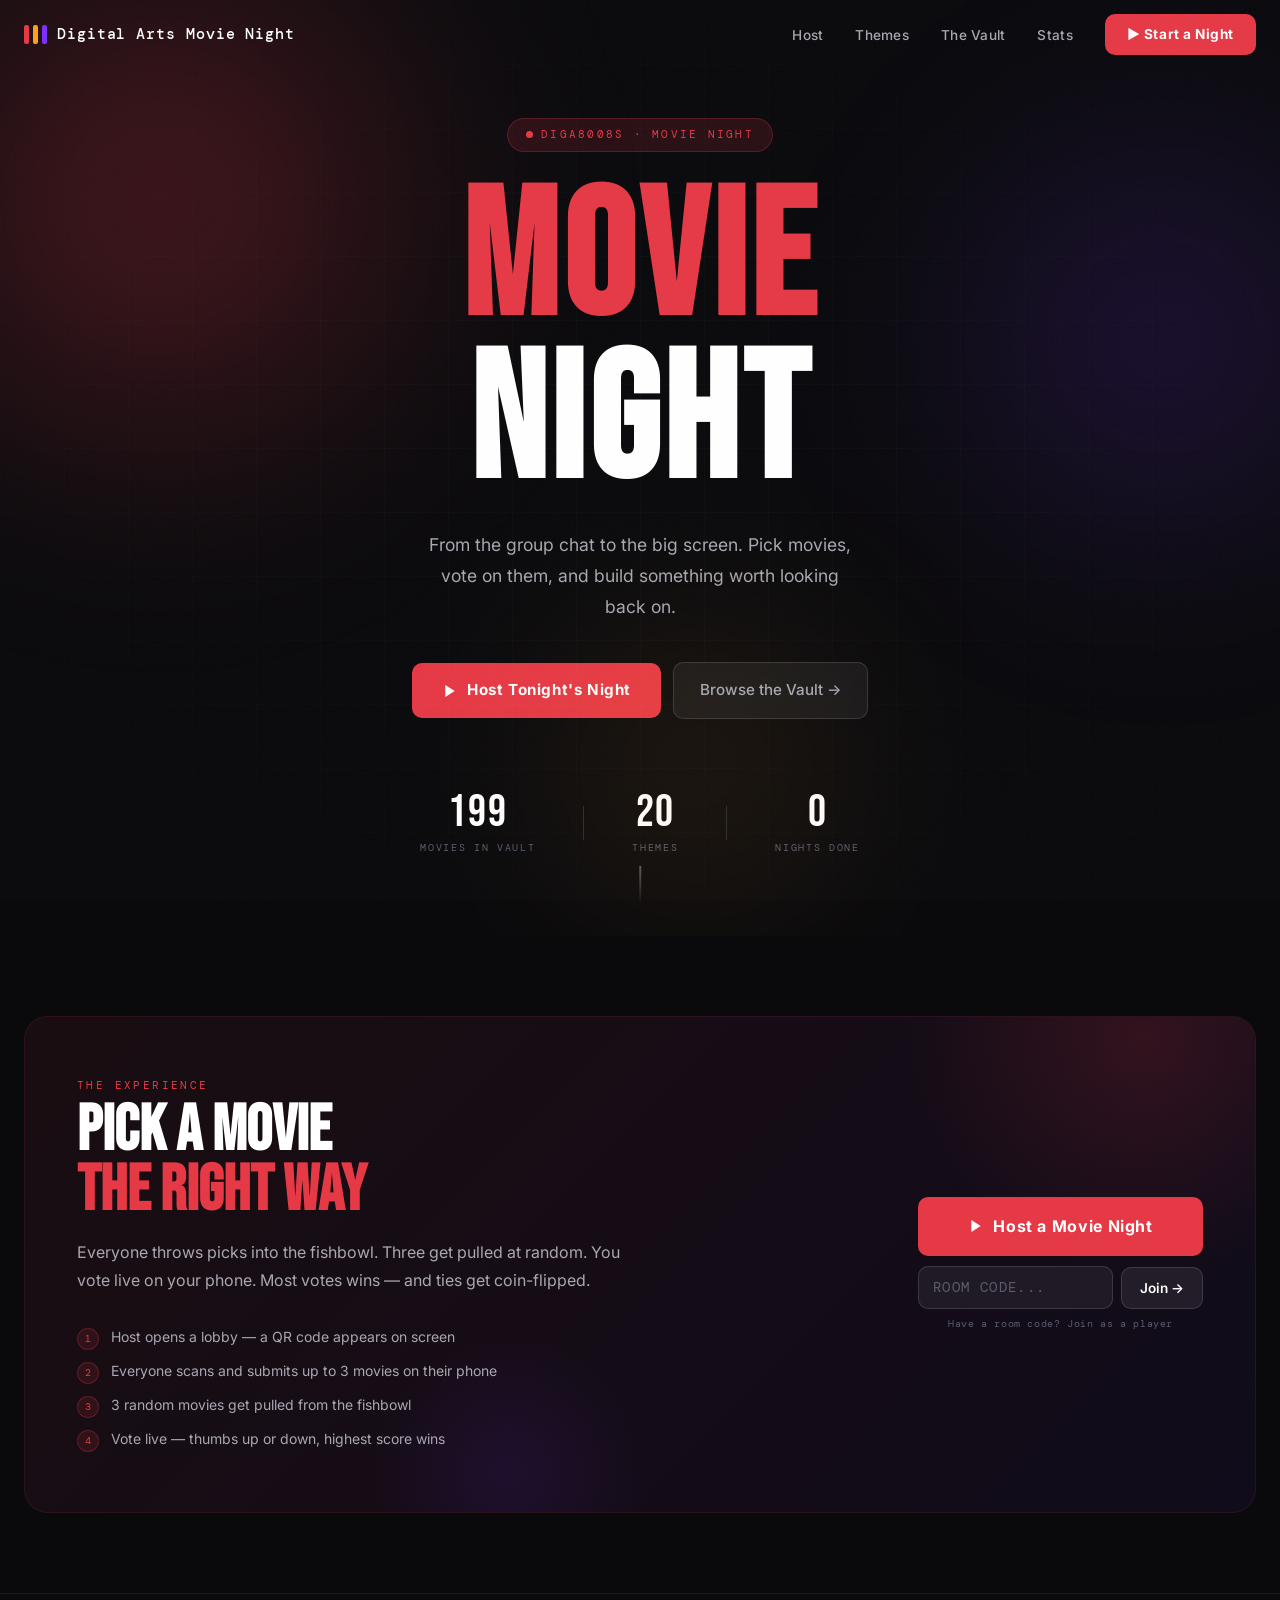
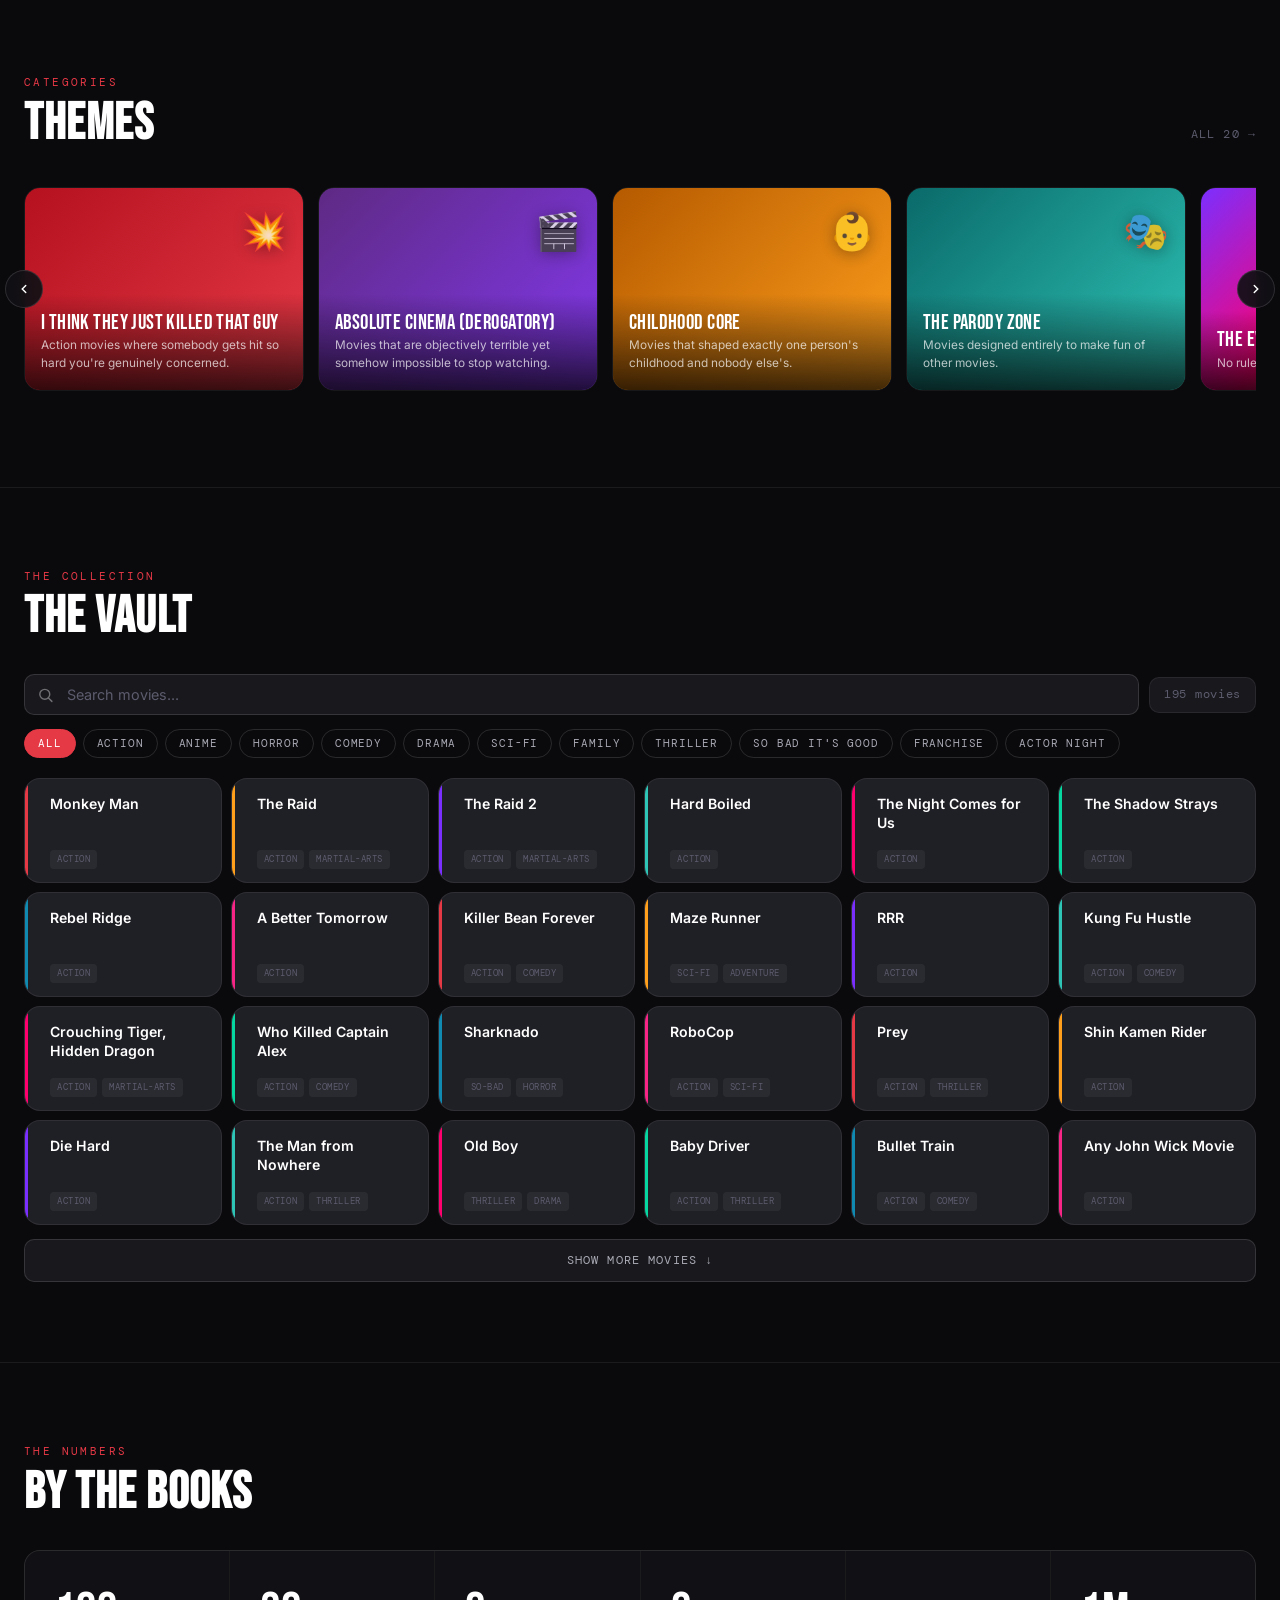
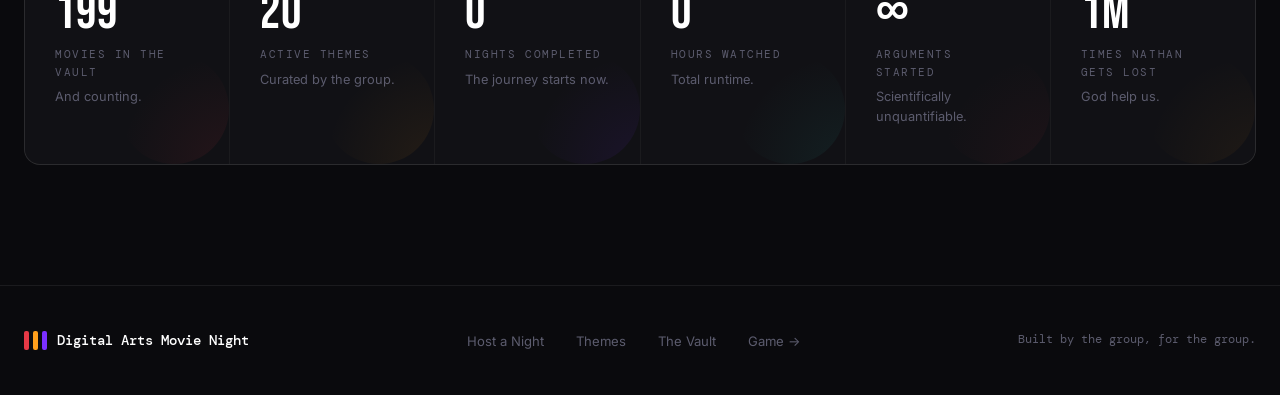
==== index.html @ 1d2142f6 "Redesign index.html with new layout and styles Large rewrite of index.html: replaced the old lobby/s" ====
<!doctype html>
<html lang="en">
  <head>
    <meta charset="UTF-8" />
    <meta name="viewport" content="width=device-width, initial-scale=1.0" />
    <title>Digital Arts Movie Night</title>
    <link rel="preconnect" href="https://fonts.googleapis.com" />
    <link rel="preconnect" href="https://fonts.gstatic.com" crossorigin />
    <link
      href="https://fonts.googleapis.com/css2?family=Bebas+Neue&family=Inter:wght@300;400;500;600;700;800&family=DM+Mono:wght@300;400;500&display=swap"
      rel="stylesheet"
    />
    <style>
      /* ─── TOKENS ─── */
      :root {
        --bg: #0a0a0d;
        --s1: #111115;
        --s2: #18181d;
        --s3: #1f1f26;
        --s4: #26262f;

        --red: #e63946;
        --red-a: rgba(230, 57, 70, 0.14);
        --org: #ff9f1c;
        --pur: #7b2fff;
        --tea: #2ec4b6;

        --w1: #ffffff;
        --w2: #a8a8b3;
        --w3: #5c5c6e;
        --w4: #2c2c38;

        --line: rgba(255, 255, 255, 0.07);
        --line2: rgba(255, 255, 255, 0.13);

        --fd: "Bebas Neue", sans-serif;
        --fb: "Inter", system-ui, sans-serif;
        --fm: "DM Mono", monospace;

        --r: 10px;
        --rl: 16px;
        --rx: 24px;
        --nh: 70px;
        --mw: 1300px;
        --gp: 0 max(24px, calc((100vw - var(--mw)) / 2));
      }

      /* ─── RESETS ─── */
      *,
      *::before,
      *::after {
        margin: 0;
        padding: 0;
        box-sizing: border-box;
      }
      html {
        scroll-behavior: smooth;
      }
      body {
        background: var(--bg);
        color: var(--w1);
        font-family: var(--fb);
        font-size: 16px;
        line-height: 1.6;
        overflow-x: hidden;
      }
      a {
        color: inherit;
        text-decoration: none;
      }
      button {
        cursor: pointer;
        border: none;
        background: none;
        font-family: inherit;
        color: inherit;
      }
      ul {
        list-style: none;
      }

      /* grain */
      body::after {
        content: "";
        position: fixed;
        inset: 0;
        pointer-events: none;
        z-index: 9999;
        opacity: 0.03;
        background-image: url("data:image/svg+xml,%3Csvg xmlns='http://www.w3.org/2000/svg' width='300' height='300'%3E%3Cfilter id='n'%3E%3CfeTurbulence type='fractalNoise' baseFrequency='.75' numOctaves='4' stitchTiles='stitch'/%3E%3C/filter%3E%3Crect width='100%25' height='100%25' filter='url(%23n)'/%3E%3C/svg%3E");
      }

      ::-webkit-scrollbar {
        width: 5px;
        height: 5px;
      }
      ::-webkit-scrollbar-track {
        background: var(--bg);
      }
      ::-webkit-scrollbar-thumb {
        background: var(--w4);
        border-radius: 3px;
      }

      /* ─── NAV ─── */
      nav {
        position: fixed;
        top: 0;
        left: 0;
        right: 0;
        height: var(--nh);
        display: flex;
        align-items: center;
        padding: var(--gp);
        z-index: 200;
        transition:
          background 0.35s,
          border-color 0.35s;
        border-bottom: 1px solid transparent;
      }
      nav.stuck {
        background: rgba(10, 10, 13, 0.92);
        backdrop-filter: blur(22px);
        -webkit-backdrop-filter: blur(22px);
        border-bottom-color: var(--line);
      }
      .nav-logo {
        display: flex;
        align-items: center;
        gap: 10px;
        font-family: var(--fm);
        font-size: 0.95rem;
        font-weight: 500;
        letter-spacing: 0.06em;
      }
      .nl-bars {
        display: flex;
        gap: 4px;
      }
      .nl-bar {
        display: block;
        width: 5px;
        height: 19px;
        border-radius: 2px;
      }
      .nav-links {
        display: flex;
        align-items: center;
        gap: 2rem;
        margin-left: auto;
        margin-right: 2rem;
      }
      .nav-links a {
        font-size: 0.85rem;
        font-weight: 500;
        color: var(--w2);
        letter-spacing: 0.02em;
        transition: color 0.2s;
      }
      .nav-links a:hover {
        color: var(--w1);
      }
      .nav-cta {
        display: inline-flex;
        align-items: center;
        gap: 8px;
        background: var(--red);
        color: var(--w1);
        font-weight: 700;
        font-size: 0.85rem;
        letter-spacing: 0.04em;
        padding: 10px 22px;
        border-radius: var(--r);
        transition:
          opacity 0.2s,
          transform 0.15s;
      }
      .nav-cta:hover {
        opacity: 0.88;
        transform: translateY(-1px);
      }
      .nav-ham {
        display: none;
        flex-direction: column;
        gap: 5px;
        padding: 8px;
        margin-left: auto;
      }
      .nav-ham span {
        display: block;
        width: 22px;
        height: 2px;
        background: var(--w1);
        border-radius: 2px;
        transition: 0.3s;
      }
      .nav-ham.open span:nth-child(1) {
        transform: rotate(45deg) translate(5px, 5px);
      }
      .nav-ham.open span:nth-child(2) {
        opacity: 0;
      }
      .nav-ham.open span:nth-child(3) {
        transform: rotate(-45deg) translate(5px, -5px);
      }

      /* mobile overlay nav */
      .mob-nav {
        position: fixed;
        inset: 0;
        background: rgba(10, 10, 13, 0.97);
        backdrop-filter: blur(24px);
        z-index: 150;
        display: flex;
        flex-direction: column;
        justify-content: center;
        padding: 80px 36px 48px;
        gap: 2rem;
        transform: translateX(100%);
        transition: transform 0.38s cubic-bezier(0.4, 0, 0.2, 1);
      }
      .mob-nav.open {
        transform: translateX(0);
      }
      .mob-nav a {
        font-family: var(--fd);
        font-size: clamp(2.8rem, 9vw, 4.2rem);
        letter-spacing: 0.04em;
        color: var(--w2);
        transition: color 0.2s;
      }
      .mob-nav a:hover {
        color: var(--w1);
      }
      .mob-nav .mob-cta {
        display: inline-flex;
        align-items: center;
        gap: 10px;
        background: var(--red);
        color: var(--w1);
        font-family: var(--fb);
        font-weight: 700;
        font-size: 1rem;
        padding: 16px 28px;
        border-radius: var(--r);
        width: fit-content;
        margin-top: 0.5rem;
        letter-spacing: 0.04em;
      }

      /* ─── HERO ─── */
      .hero {
        position: relative;
        min-height: 100svh;
        display: flex;
        flex-direction: column;
        align-items: center;
        justify-content: center;
        text-align: center;
        padding: calc(var(--nh) + 48px) 24px 80px;
        overflow: hidden;
      }
      .orb {
        position: absolute;
        border-radius: 50%;
        filter: blur(90px);
        pointer-events: none;
        will-change: transform;
      }
      .o1 {
        width: min(720px, 110vw);
        height: min(720px, 110vw);
        background: radial-gradient(
          circle,
          rgba(230, 57, 70, 0.3) 0%,
          transparent 70%
        );
        top: -160px;
        left: -200px;
        animation: o1 20s ease-in-out infinite;
      }
      .o2 {
        width: min(560px, 90vw);
        height: min(560px, 90vw);
        background: radial-gradient(
          circle,
          rgba(123, 47, 255, 0.2) 0%,
          transparent 70%
        );
        top: 60px;
        right: -160px;
        animation: o2 26s ease-in-out infinite;
      }
      .o3 {
        width: min(420px, 70vw);
        height: min(420px, 70vw);
        background: radial-gradient(
          circle,
          rgba(255, 159, 28, 0.13) 0%,
          transparent 70%
        );
        bottom: -40px;
        left: 38%;
        animation: o3 32s ease-in-out infinite;
      }
      @keyframes o1 {
        0%,
        100% {
          transform: translate(0, 0) scale(1);
        }
        33% {
          transform: translate(70px, 40px) scale(1.08);
        }
        66% {
          transform: translate(-40px, 70px) scale(0.93);
        }
      }
      @keyframes o2 {
        0%,
        100% {
          transform: translate(0, 0) scale(1);
        }
        50% {
          transform: translate(-55px, 25px) scale(1.11);
        }
      }
      @keyframes o3 {
        0%,
        100% {
          transform: translate(0, 0) scale(1);
        }
        40% {
          transform: translate(45px, -28px) scale(1.06);
        }
        80% {
          transform: translate(-28px, 45px) scale(0.95);
        }
      }

      /* subtle grid */
      .hero-grid {
        position: absolute;
        inset: 0;
        pointer-events: none;
        background-image:
          linear-gradient(rgba(255, 255, 255, 0.02) 1px, transparent 1px),
          linear-gradient(90deg, rgba(255, 255, 255, 0.02) 1px, transparent 1px);
        background-size: 64px 64px;
        mask-image: radial-gradient(
          ellipse 75% 75% at 50% 50%,
          black 20%,
          transparent 100%
        );
      }

      .hero-badge {
        display: inline-flex;
        align-items: center;
        gap: 8px;
        background: var(--red-a);
        border: 1px solid rgba(230, 57, 70, 0.25);
        color: var(--red);
        font-family: var(--fm);
        font-size: 0.7rem;
        letter-spacing: 0.2em;
        text-transform: uppercase;
        padding: 7px 18px;
        border-radius: 100px;
        margin-bottom: 1.75rem;
        position: relative;
      }
      .badge-dot {
        width: 7px;
        height: 7px;
        background: var(--red);
        border-radius: 50%;
        animation: bdot 2s ease-in-out infinite;
      }
      @keyframes bdot {
        0%,
        100% {
          opacity: 1;
        }
        50% {
          opacity: 0.25;
        }
      }

      .hero-title {
        font-family: var(--fd);
        font-size: clamp(4.5rem, 14vw, 12rem);
        line-height: 0.91;
        letter-spacing: 0.025em;
        margin-bottom: 1.5rem;
        position: relative;
      }
      .ht-r {
        color: var(--red);
      }

      .hero-sub {
        font-size: clamp(0.95rem, 1.8vw, 1.1rem);
        color: var(--w2);
        max-width: 440px;
        margin: 0 auto 2.5rem;
        line-height: 1.75;
      }

      .hero-btns {
        display: flex;
        align-items: center;
        justify-content: center;
        gap: 12px;
        flex-wrap: wrap;
        margin-bottom: 4.5rem;
      }
      .btn-p {
        display: inline-flex;
        align-items: center;
        gap: 9px;
        background: var(--red);
        color: var(--w1);
        font-weight: 700;
        font-size: 0.95rem;
        letter-spacing: 0.04em;
        padding: 15px 30px;
        border-radius: var(--r);
        transition:
          transform 0.2s,
          opacity 0.2s,
          box-shadow 0.2s;
      }
      .btn-p:hover {
        transform: translateY(-2px);
        opacity: 0.9;
        box-shadow: 0 10px 36px rgba(230, 57, 70, 0.35);
      }
      .btn-g {
        display: inline-flex;
        align-items: center;
        gap: 9px;
        background: rgba(255, 255, 255, 0.06);
        border: 1px solid var(--line2);
        color: var(--w2);
        font-weight: 500;
        font-size: 0.95rem;
        padding: 15px 26px;
        border-radius: var(--r);
        transition:
          background 0.2s,
          color 0.2s;
        backdrop-filter: blur(8px);
      }
      .btn-g:hover {
        background: rgba(255, 255, 255, 0.1);
        color: var(--w1);
      }

      .hero-stats {
        display: flex;
        align-items: center;
        justify-content: center;
        gap: 3rem;
        flex-wrap: wrap;
      }
      .hs-stat {
        text-align: center;
      }
      .hs-num {
        font-family: var(--fd);
        font-size: clamp(2rem, 4.5vw, 2.8rem);
        letter-spacing: 0.04em;
        line-height: 1;
      }
      .hs-lbl {
        font-family: var(--fm);
        font-size: 0.65rem;
        letter-spacing: 0.16em;
        text-transform: uppercase;
        color: var(--w3);
        margin-top: 4px;
      }
      .hs-div {
        width: 1px;
        height: 34px;
        background: var(--line2);
      }

      .hero-scroll-hint {
        position: absolute;
        bottom: 2rem;
        left: 50%;
        transform: translateX(-50%);
        display: flex;
        flex-direction: column;
        align-items: center;
        gap: 6px;
        opacity: 0.32;
        animation: hint 2.5s ease-in-out infinite;
        pointer-events: none;
      }
      .hsh-line {
        width: 1.5px;
        height: 38px;
        background: linear-gradient(to bottom, var(--w1), transparent);
      }
      @keyframes hint {
        0%,
        100% {
          opacity: 0.32;
          transform: translateX(-50%) translateY(0);
        }
        50% {
          opacity: 0.55;
          transform: translateX(-50%) translateY(7px);
        }
      }

      /* ─── LIVE ALERT ─── */
      .live-alert {
        display: none;
        padding: 0 max(24px, calc((100vw - var(--mw)) / 2)) 20px;
      }
      .live-alert.show {
        display: block;
      }
      .la-inner {
        background: rgba(230, 57, 70, 0.08);
        border: 1px solid rgba(230, 57, 70, 0.2);
        border-radius: var(--rl);
        padding: 16px 24px;
        display: flex;
        align-items: center;
        gap: 16px;
        flex-wrap: wrap;
      }
      .la-dot {
        width: 10px;
        height: 10px;
        background: var(--red);
        border-radius: 50%;
        flex-shrink: 0;
        box-shadow: 0 0 10px var(--red);
        animation: bdot 1.4s ease-in-out infinite;
      }
      .la-text {
        flex: 1;
        font-weight: 600;
        font-size: 0.95rem;
      }
      .la-sub {
        color: var(--w2);
        font-weight: 400;
        font-size: 0.85rem;
      }
      .la-btn {
        background: var(--red);
        color: var(--w1);
        font-weight: 700;
        font-size: 0.82rem;
        letter-spacing: 0.04em;
        padding: 10px 20px;
        border-radius: var(--r);
        flex-shrink: 0;
        transition: opacity 0.2s;
      }
      .la-btn:hover {
        opacity: 0.88;
      }

      /* ─── SECTION SHELL ─── */
      section {
        padding: 80px 0;
      }
      .sec-in {
        padding: var(--gp);
      }
      .sec-hdr {
        display: flex;
        align-items: flex-end;
        justify-content: space-between;
        margin-bottom: 2rem;
        flex-wrap: wrap;
        gap: 1rem;
      }
      .sec-eyebrow {
        font-family: var(--fm);
        font-size: 0.68rem;
        letter-spacing: 0.22em;
        text-transform: uppercase;
        color: var(--red);
        margin-bottom: 6px;
      }
      .sec-title {
        font-family: var(--fd);
        font-size: clamp(2rem, 5vw, 3.2rem);
        line-height: 1;
        letter-spacing: 0.02em;
      }
      .sec-all {
        font-family: var(--fm);
        font-size: 0.72rem;
        letter-spacing: 0.1em;
        text-transform: uppercase;
        color: var(--w3);
        transition: color 0.2s;
        white-space: nowrap;
        align-self: flex-end;
        padding-bottom: 4px;
      }
      .sec-all:hover {
        color: var(--w1);
      }
      hr.divider {
        border: none;
        border-top: 1px solid var(--line);
      }

      /* ─── LAUNCHER ─── */
      .launcher {
        background: linear-gradient(
          135deg,
          rgba(230, 57, 70, 0.07) 0%,
          rgba(123, 47, 255, 0.06) 100%
        );
        border: 1px solid rgba(230, 57, 70, 0.12);
        border-radius: var(--rx);
        padding: 60px 52px;
        display: flex;
        align-items: center;
        justify-content: space-between;
        gap: 3rem;
        flex-wrap: wrap;
        position: relative;
        overflow: hidden;
      }
      .launcher::before {
        content: "";
        position: absolute;
        width: 480px;
        height: 480px;
        border-radius: 50%;
        background: radial-gradient(
          circle,
          rgba(230, 57, 70, 0.15) 0%,
          transparent 70%
        );
        top: -220px;
        right: -130px;
        pointer-events: none;
      }
      .launcher::after {
        content: "";
        position: absolute;
        width: 280px;
        height: 280px;
        border-radius: 50%;
        background: radial-gradient(
          circle,
          rgba(123, 47, 255, 0.1) 0%,
          transparent 70%
        );
        bottom: -100px;
        left: 28%;
        pointer-events: none;
      }
      .lnc-text {
        position: relative;
        z-index: 1;
        max-width: 560px;
      }
      .lnc-title {
        font-family: var(--fd);
        font-size: clamp(2.5rem, 5vw, 4rem);
        line-height: 0.95;
        margin-bottom: 1rem;
      }
      .lnc-desc {
        color: var(--w2);
        font-size: 1rem;
        line-height: 1.75;
        margin-bottom: 2rem;
      }
      .lnc-steps {
        display: flex;
        flex-direction: column;
        gap: 10px;
      }
      .lnc-step {
        display: flex;
        align-items: flex-start;
        gap: 12px;
        font-size: 0.875rem;
        color: var(--w2);
        line-height: 1.5;
      }
      .lnc-step-n {
        width: 22px;
        height: 22px;
        flex-shrink: 0;
        background: rgba(230, 57, 70, 0.12);
        border: 1px solid rgba(230, 57, 70, 0.25);
        color: var(--red);
        border-radius: 50%;
        display: flex;
        align-items: center;
        justify-content: center;
        font-family: var(--fm);
        font-size: 0.62rem;
        margin-top: 2px;
      }
      .lnc-ctas {
        position: relative;
        z-index: 1;
        min-width: 260px;
      }
      .lnc-ctas .btn-p {
        width: 100%;
        justify-content: center;
        font-size: 1rem;
        padding: 17px 32px;
      }
      .lnc-join {
        margin-top: 10px;
        display: flex;
        align-items: center;
        gap: 8px;
      }
      .lnc-code {
        flex: 1;
        min-width: 0;
        background: rgba(255, 255, 255, 0.06);
        border: 1px solid var(--line2);
        color: var(--w1);
        font-family: var(--fm);
        font-size: 0.85rem;
        letter-spacing: 0.1em;
        text-transform: uppercase;
        padding: 12px 14px;
        border-radius: var(--r);
        outline: none;
        transition: border-color 0.2s;
      }
      .lnc-code::placeholder {
        color: var(--w3);
      }
      .lnc-code:focus {
        border-color: rgba(230, 57, 70, 0.45);
      }
      .lnc-join-btn {
        background: rgba(255, 255, 255, 0.07);
        border: 1px solid var(--line2);
        color: var(--w1);
        font-weight: 600;
        font-size: 0.85rem;
        padding: 12px 18px;
        border-radius: var(--r);
        transition: background 0.2s;
        white-space: nowrap;
      }
      .lnc-join-btn:hover {
        background: rgba(255, 255, 255, 0.12);
      }
      .lnc-hint {
        font-family: var(--fm);
        font-size: 0.65rem;
        letter-spacing: 0.06em;
        color: var(--w3);
        text-align: center;
        margin-top: 7px;
      }

      /* ─── THEMES CAROUSEL ─── */
      .crsl-wrap {
        position: relative;
      }
      .crsl {
        display: flex;
        gap: 14px;
        overflow-x: auto;
        scrollbar-width: none;
        padding: 6px 2px 16px;
        scroll-snap-type: x mandatory;
        -webkit-overflow-scrolling: touch;
      }
      .crsl::-webkit-scrollbar {
        display: none;
      }
      .crsl-btn {
        position: absolute;
        top: 50%;
        transform: translateY(calc(-50% - 5px));
        width: 38px;
        height: 38px;
        background: rgba(17, 17, 21, 0.92);
        border: 1px solid var(--line2);
        border-radius: 50%;
        display: flex;
        align-items: center;
        justify-content: center;
        backdrop-filter: blur(8px);
        z-index: 10;
        transition: background 0.2s;
      }
      .crsl-btn:hover {
        background: var(--s3);
      }
      .crsl-prev {
        left: -19px;
      }
      .crsl-next {
        right: -19px;
      }

      .tc {
        flex: 0 0 280px;
        height: 204px;
        border-radius: var(--rl);
        position: relative;
        overflow: hidden;
        cursor: pointer;
        scroll-snap-align: start;
        transition:
          transform 0.25s,
          box-shadow 0.25s;
        border: 1px solid rgba(255, 255, 255, 0.06);
        user-select: none;
      }
      .tc:hover {
        transform: translateY(-5px) scale(1.012);
        box-shadow: 0 24px 60px rgba(0, 0, 0, 0.55);
      }
      .tc-bg {
        position: absolute;
        inset: 0;
      }
      .tc-emoji {
        position: absolute;
        top: 14px;
        right: 16px;
        font-size: 2.3rem;
        opacity: 0.85;
        filter: drop-shadow(0 2px 8px rgba(0, 0, 0, 0.4));
      }
      .tc-foot {
        position: absolute;
        bottom: 0;
        left: 0;
        right: 0;
        padding: 18px 16px;
        background: linear-gradient(
          to top,
          rgba(0, 0, 0, 0.75) 0%,
          transparent 100%
        );
      }
      .tc-name {
        font-family: var(--fd);
        font-size: 1.3rem;
        letter-spacing: 0.02em;
        line-height: 1.1;
        margin-bottom: 3px;
      }
      .tc-desc {
        font-size: 0.74rem;
        color: rgba(255, 255, 255, 0.7);
        line-height: 1.45;
        display: -webkit-box;
        -webkit-line-clamp: 2;
        -webkit-box-orient: vertical;
        overflow: hidden;
      }

      /* ─── VAULT ─── */
      .vault-bar {
        display: flex;
        align-items: center;
        gap: 10px;
        margin-bottom: 14px;
        flex-wrap: wrap;
      }
      .vsrch-wrap {
        flex: 1;
        min-width: 180px;
        position: relative;
      }
      .vsrch-wrap svg {
        position: absolute;
        left: 13px;
        top: 50%;
        transform: translateY(-50%);
        opacity: 0.38;
        pointer-events: none;
      }
      .vsrch {
        width: 100%;
        background: var(--s2);
        border: 1px solid var(--line2);
        color: var(--w1);
        font-family: var(--fb);
        font-size: 0.9rem;
        padding: 11px 16px 11px 42px;
        border-radius: var(--r);
        outline: none;
        transition: border-color 0.2s;
      }
      .vsrch::placeholder {
        color: var(--w3);
      }
      .vsrch:focus {
        border-color: rgba(255, 255, 255, 0.22);
      }
      .vault-count-badge {
        font-family: var(--fm);
        font-size: 0.72rem;
        letter-spacing: 0.06em;
        color: var(--w3);
        background: var(--s2);
        border: 1px solid var(--line);
        padding: 8px 14px;
        border-radius: var(--r);
        white-space: nowrap;
      }
      .fpills {
        display: flex;
        gap: 7px;
        flex-wrap: wrap;
        margin-bottom: 1.25rem;
      }
      .fp {
        font-family: var(--fm);
        font-size: 0.66rem;
        letter-spacing: 0.08em;
        text-transform: uppercase;
        color: var(--w2);
        border: 1px solid var(--line2);
        padding: 7px 13px;
        border-radius: 100px;
        transition: all 0.18s;
        cursor: pointer;
      }
      .fp:hover {
        color: var(--w1);
        background: rgba(255, 255, 255, 0.05);
      }
      .fp.on {
        background: var(--red);
        border-color: var(--red);
        color: var(--w1);
      }
      .vault-grid {
        display: grid;
        grid-template-columns: repeat(auto-fill, minmax(188px, 1fr));
        gap: 9px;
      }
      .mc {
        background: var(--s3);
        border: 1px solid var(--line);
        border-radius: var(--rl);
        padding: 15px 13px 13px 17px;
        display: flex;
        flex-direction: column;
        justify-content: space-between;
        min-height: 105px;
        position: relative;
        overflow: hidden;
        transition:
          background 0.16s,
          border-color 0.16s,
          transform 0.16s;
        cursor: default;
      }
      .mc:hover {
        background: var(--s4);
        border-color: var(--line2);
        transform: translateY(-2px);
      }
      .mc-stripe {
        position: absolute;
        top: 0;
        left: 0;
        width: 3px;
        height: 100%;
        border-radius: 3px 0 0 3px;
      }
      .mc-title {
        font-size: 0.88rem;
        font-weight: 600;
        line-height: 1.35;
        padding-left: 8px;
        padding-bottom: 10px;
      }
      .mc-tags {
        display: flex;
        gap: 5px;
        flex-wrap: wrap;
        padding-left: 8px;
      }
      .mc-tag {
        font-family: var(--fm);
        font-size: 0.58rem;
        letter-spacing: 0.06em;
        text-transform: uppercase;
        color: var(--w3);
        background: rgba(255, 255, 255, 0.05);
        padding: 2px 7px;
        border-radius: 4px;
      }
      .vault-more {
        display: flex;
        align-items: center;
        justify-content: center;
        width: 100%;
        margin-top: 14px;
        background: var(--s2);
        border: 1px solid var(--line2);
        color: var(--w2);
        font-family: var(--fm);
        font-size: 0.72rem;
        letter-spacing: 0.1em;
        text-transform: uppercase;
        padding: 13px;
        border-radius: var(--r);
        transition:
          background 0.2s,
          color 0.2s;
      }
      .vault-more:hover {
        background: var(--s3);
        color: var(--w1);
      }

      /* ─── STATS ─── */
      .stats-grid {
        display: grid;
        grid-template-columns: repeat(auto-fit, minmax(200px, 1fr));
        gap: 1px;
        background: var(--line);
        border: 1px solid var(--line);
        border-radius: var(--rl);
        overflow: hidden;
      }
      .stat-cell {
        background: var(--s1);
        padding: 36px 30px;
        position: relative;
        overflow: hidden;
      }
      .stat-cell::after {
        content: "";
        position: absolute;
        bottom: 0;
        right: 0;
        width: 110px;
        height: 110px;
        border-radius: 50%;
        background: radial-gradient(
          circle at 100% 100%,
          var(--sc, rgba(230, 57, 70, 0.08)) 0%,
          transparent 70%
        );
        pointer-events: none;
      }
      .sc-val {
        font-family: var(--fd);
        font-size: clamp(2.5rem, 4vw, 3.5rem);
        letter-spacing: 0.02em;
        line-height: 1;
        margin-bottom: 8px;
      }
      .sc-lbl {
        font-family: var(--fm);
        font-size: 0.68rem;
        letter-spacing: 0.14em;
        text-transform: uppercase;
        color: var(--w3);
      }
      .sc-sub {
        font-size: 0.8rem;
        color: var(--w3);
        margin-top: 6px;
      }

      /* ─── FOOTER ─── */
      footer {
        border-top: 1px solid var(--line);
        padding: 42px 0;
        margin-top: 40px;
      }
      .foot-in {
        padding: var(--gp);
        display: flex;
        align-items: center;
        justify-content: space-between;
        flex-wrap: wrap;
        gap: 1.5rem;
      }
      .foot-logo {
        display: flex;
        align-items: center;
        gap: 10px;
        font-family: var(--fm);
        font-size: 0.9rem;
        font-weight: 500;
      }
      .foot-links {
        display: flex;
        gap: 2rem;
        flex-wrap: wrap;
      }
      .foot-links a {
        font-size: 0.82rem;
        color: var(--w3);
        transition: color 0.2s;
      }
      .foot-links a:hover {
        color: var(--w1);
      }
      .foot-copy {
        font-family: var(--fm);
        font-size: 0.72rem;
        color: var(--w3);
      }

      /* ─── SCROLL FADE-IN ─── */
      .fade {
        opacity: 0;
        transform: translateY(22px);
        transition:
          opacity 0.65s ease,
          transform 0.65s ease;
      }
      .fade.vis {
        opacity: 1;
        transform: none;
      }

      /* ─── RESPONSIVE ─── */
      @media (max-width: 900px) {
        .nav-links,
        .nav-cta {
          display: none;
        }
        .nav-ham {
          display: flex;
        }
        .launcher {
          flex-direction: column;
          padding: 40px 28px;
        }
        .lnc-ctas {
          width: 100%;
        }
        .crsl-btn {
          display: none;
        }
        .tc {
          flex: 0 0 248px;
        }
        .vault-grid {
          grid-template-columns: repeat(auto-fill, minmax(155px, 1fr));
        }
      }
      @media (max-width: 600px) {
        section {
          padding: 56px 0;
        }
        .hero-title {
          font-size: clamp(3.8rem, 18vw, 6rem);
        }
        .hero-stats {
          gap: 2rem;
        }
        .hs-div {
          height: 28px;
        }
        .stats-grid {
          grid-template-columns: 1fr 1fr;
        }
        .foot-in {
          flex-direction: column;
          align-items: flex-start;
        }
        .foot-links {
          gap: 1.25rem;
        }
        .launcher {
          padding: 32px 22px;
        }
      }
    </style>
  </head>
  <body>
    <!-- Mobile Nav -->
    <div class="mob-nav" id="mobNav">
      <a href="#launch" onclick="closeMob()">Host</a>
      <a href="#themes" onclick="closeMob()">Themes</a>
      <a href="#vault" onclick="closeMob()">The Vault</a>
      <a href="#stats" onclick="closeMob()">Stats</a>
      <a class="mob-cta" href="./night.html" onclick="closeMob()"
        >▶ Start a Night</a
      >
    </div>

    <!-- NAV -->
    <nav id="nav">
      <a class="nav-logo" href="#">
        <span class="nl-bars">
          <span class="nl-bar" style="background: #e63946"></span>
          <span class="nl-bar" style="background: #ff9f1c"></span>
          <span class="nl-bar" style="background: #7b2fff"></span>
        </span>
        <span>Digital Arts Movie Night</span>
      </a>
      <ul class="nav-links">
        <li><a href="#launch">Host</a></li>
        <li><a href="#themes">Themes</a></li>
        <li><a href="#vault">The Vault</a></li>
        <li><a href="#stats">Stats</a></li>
      </ul>
      <a class="nav-cta" href="./night.html">▶ Start a Night</a>
      <button class="nav-ham" id="ham" onclick="toggleMob()" aria-label="Menu">
        <span></span><span></span><span></span>
      </button>
    </nav>

    <!-- HERO -->
    <section class="hero" id="top">
      <div class="orb o1"></div>
      <div class="orb o2"></div>
      <div class="orb o3"></div>
      <div class="hero-grid"></div>

      <div class="hero-badge">
        <span class="badge-dot"></span>
        DIGA8008S · Movie Night
      </div>

      <h1 class="hero-title"><span class="ht-r">Movie</span><br />Night</h1>

      <p class="hero-sub">
        From the group chat to the big screen. Pick movies, vote on them, and
        build something worth looking back on.
      </p>

      <div class="hero-btns">
        <a class="btn-p" href="./night.html">
          <svg width="16" height="16" viewBox="0 0 24 24" fill="currentColor">
            <polygon points="5,3 19,12 5,21" />
          </svg>
          Host Tonight's Night
        </a>
        <a class="btn-g" href="#vault">Browse the Vault →</a>
      </div>

      <div class="hero-stats">
        <div class="hs-stat">
          <div class="hs-num">199</div>
          <div class="hs-lbl">movies in vault</div>
        </div>
        <div class="hs-div"></div>
        <div class="hs-stat">
          <div class="hs-num">20</div>
          <div class="hs-lbl">themes</div>
        </div>
        <div class="hs-div"></div>
        <div class="hs-stat">
          <div class="hs-num" id="hs-nights">0</div>
          <div class="hs-lbl">nights done</div>
        </div>
      </div>

      <div class="hero-scroll-hint">
        <div class="hsh-line"></div>
      </div>
    </section>

    <!-- LIVE ALERT -->
    <div class="live-alert" id="liveAlert">
      <div class="la-inner">
        <div class="la-dot"></div>
        <div class="la-text">
          A movie night is in progress
          <div class="la-sub">Join before voting closes</div>
        </div>
        <a class="la-btn" id="la-link" href="#">Join Now</a>
      </div>
    </div>

    <!-- LAUNCHER -->
    <section id="launch">
      <div class="sec-in">
        <div class="launcher fade">
          <div class="lnc-text">
            <p class="sec-eyebrow">The Experience</p>
            <h2 class="lnc-title">
              Pick a movie<br /><span class="ht-r">the right way</span>
            </h2>
            <p class="lnc-desc">
              Everyone throws picks into the fishbowl. Three get pulled at
              random. You vote live on your phone. Most votes wins — and ties
              get coin-flipped.
            </p>
            <div class="lnc-steps">
              <div class="lnc-step">
                <span class="lnc-step-n">1</span>Host opens a lobby — a QR code
                appears on screen
              </div>
              <div class="lnc-step">
                <span class="lnc-step-n">2</span>Everyone scans and submits up
                to 3 movies on their phone
              </div>
              <div class="lnc-step">
                <span class="lnc-step-n">3</span>3 random movies get pulled from
                the fishbowl
              </div>
              <div class="lnc-step">
                <span class="lnc-step-n">4</span>Vote live — thumbs up or down,
                highest score wins
              </div>
            </div>
          </div>
          <div class="lnc-ctas">
            <a class="btn-p" href="./night.html">
              <svg
                width="16"
                height="16"
                viewBox="0 0 24 24"
                fill="currentColor"
              >
                <polygon points="5,3 19,12 5,21" />
              </svg>
              Host a Movie Night
            </a>
            <div class="lnc-join">
              <input
                class="lnc-code"
                id="joinCode"
                type="text"
                placeholder="Room code..."
                maxlength="8"
              />
              <button class="lnc-join-btn" onclick="joinRoom()">Join →</button>
            </div>
            <p class="lnc-hint">Have a room code? Join as a player</p>
          </div>
        </div>
      </div>
    </section>

    <hr class="divider" />

    <!-- THEMES -->
    <section id="themes">
      <div class="sec-in">
        <div class="sec-hdr fade">
          <div>
            <p class="sec-eyebrow">Categories</p>
            <h2 class="sec-title">Themes</h2>
          </div>
          <span class="sec-all">All 20 →</span>
        </div>
        <div class="crsl-wrap fade">
          <button
            class="crsl-btn crsl-prev"
            onclick="scrollCarousel(-1)"
            aria-label="Previous"
          >
            <svg width="14" height="14" fill="none" viewBox="0 0 24 24">
              <polyline
                stroke="currentColor"
                stroke-width="2.5"
                stroke-linecap="round"
                points="15,18 9,12 15,6"
              />
            </svg>
          </button>
          <div class="crsl" id="crsl"></div>
          <button
            class="crsl-btn crsl-next"
            onclick="scrollCarousel(1)"
            aria-label="Next"
          >
            <svg width="14" height="14" fill="none" viewBox="0 0 24 24">
              <polyline
                stroke="currentColor"
                stroke-width="2.5"
                stroke-linecap="round"
                points="9,18 15,12 9,6"
              />
            </svg>
          </button>
        </div>
      </div>
    </section>

    <hr class="divider" />

    <!-- VAULT -->
    <section id="vault">
      <div class="sec-in">
        <div class="sec-hdr fade">
          <div>
            <p class="sec-eyebrow">The Collection</p>
            <h2 class="sec-title">The Vault</h2>
          </div>
        </div>
        <div class="fade">
          <div class="vault-bar">
            <div class="vsrch-wrap">
              <svg width="17" height="17" fill="none" viewBox="0 0 24 24">
                <circle
                  cx="11"
                  cy="11"
                  r="7"
                  stroke="currentColor"
                  stroke-width="2"
                />
                <line
                  x1="16.5"
                  y1="16.5"
                  x2="21"
                  y2="21"
                  stroke="currentColor"
                  stroke-width="2"
                  stroke-linecap="round"
                />
              </svg>
              <input
                class="vsrch"
                id="vsrch"
                type="text"
                placeholder="Search movies..."
              />
            </div>
            <div class="vault-count-badge" id="vcnt">199 movies</div>
          </div>
          <div class="fpills" id="fpills"></div>
          <div class="vault-grid" id="vgrid"></div>
          <button class="vault-more" id="vmore" onclick="showMore()">
            Show more movies ↓
          </button>
        </div>
      </div>
    </section>

    <hr class="divider" />

    <!-- STATS -->
    <section id="stats">
      <div class="sec-in">
        <div class="sec-hdr fade">
          <div>
            <p class="sec-eyebrow">The Numbers</p>
            <h2 class="sec-title">By the Books</h2>
          </div>
        </div>
        <div class="stats-grid fade">
          <div class="stat-cell" style="--sc: rgba(230, 57, 70, 0.09)">
            <div class="sc-val">199</div>
            <div class="sc-lbl">Movies in the vault</div>
            <div class="sc-sub">And counting.</div>
          </div>
          <div class="stat-cell" style="--sc: rgba(255, 159, 28, 0.08)">
            <div class="sc-val">20</div>
            <div class="sc-lbl">Active themes</div>
            <div class="sc-sub">Curated by the group.</div>
          </div>
          <div class="stat-cell" style="--sc: rgba(123, 47, 255, 0.09)">
            <div class="sc-val" id="nights-stat">0</div>
            <div class="sc-lbl">Nights completed</div>
            <div class="sc-sub">The journey starts now.</div>
          </div>
          <div class="stat-cell" style="--sc: rgba(46, 196, 182, 0.08)">
            <div class="sc-val">0</div>
            <div class="sc-lbl">Hours watched</div>
            <div class="sc-sub">Total runtime.</div>
          </div>
          <div class="stat-cell" style="--sc: rgba(230, 57, 70, 0.06)">
            <div class="sc-val">∞</div>
            <div class="sc-lbl">Arguments started</div>
            <div class="sc-sub">Scientifically unquantifiable.</div>
          </div>
          <div class="stat-cell" style="--sc: rgba(255, 159, 28, 0.06)">
            <div class="sc-val">1M</div>
            <div class="sc-lbl">Times Nathan gets lost</div>
            <div class="sc-sub">God help us.</div>
          </div>
        </div>
      </div>
    </section>

    <!-- FOOTER -->
    <footer>
      <div class="foot-in">
        <div class="foot-logo">
          <span class="nl-bars">
            <span class="nl-bar" style="background: #e63946"></span>
            <span class="nl-bar" style="background: #ff9f1c"></span>
            <span class="nl-bar" style="background: #7b2fff"></span>
          </span>
          <span>Digital Arts Movie Night</span>
        </div>
        <ul class="foot-links">
          <li><a href="#launch">Host a Night</a></li>
          <li><a href="#themes">Themes</a></li>
          <li><a href="#vault">The Vault</a></li>
          <li><a href="./night.html">Game →</a></li>
        </ul>
        <span class="foot-copy">Built by the group, for the group.</span>
      </div>
    </footer>

    <script>
      /* ── DATA ── */
      const THEMES = [
        {
          n: "I Think They Just Killed That Guy",
          d: "Action movies where somebody gets hit so hard you're genuinely concerned.",
          e: "💥",
          g: "linear-gradient(135deg,#b5111f,#e63946)",
        },
        {
          n: "Absolute Cinema (Derogatory)",
          d: "Movies that are objectively terrible yet somehow impossible to stop watching.",
          e: "🎬",
          g: "linear-gradient(135deg,#5e2a84,#8338ec)",
        },
        {
          n: "Childhood Core",
          d: "Movies that shaped exactly one person's childhood and nobody else's.",
          e: "👶",
          g: "linear-gradient(135deg,#b55a00,#ff9f1c)",
        },
        {
          n: "The Parody Zone",
          d: "Movies designed entirely to make fun of other movies.",
          e: "🎭",
          g: "linear-gradient(135deg,#0a6a6a,#2ec4b6)",
        },
        {
          n: "The Everything Bagel",
          d: "No rules. No restrictions. Pure chaos.",
          e: "🌀",
          g: "linear-gradient(135deg,#7b2fff,#ff006e,#ff9f1c)",
        },
        {
          n: "Weeb Detected",
          d: "Anime films and anime-adjacent movies.",
          e: "⛩️",
          g: "linear-gradient(135deg,#8a0038,#ff006e)",
        },
        {
          n: "Emotional Damage",
          d: "Movies specifically designed to make people cry.",
          e: "😭",
          g: "linear-gradient(135deg,#102060,#4361ee)",
        },
        {
          n: "Trust Me Bro",
          d: "Movies somebody desperately wants everyone else to watch.",
          e: "🤞",
          g: "linear-gradient(135deg,#7a0068,#f72585)",
        },
        {
          n: "The Geneva Convention",
          d: "Movies so bad they qualify as psychological warfare.",
          e: "⚠️",
          g: "linear-gradient(135deg,#1d1135,#3a0ca3)",
        },
        {
          n: "October Is Coming",
          d: "The horror section.",
          e: "🎃",
          g: "linear-gradient(135deg,#5a0a0a,#e76f51)",
        },
        {
          n: "The One Guy Special",
          d: "Actor-focused movie marathons.",
          e: "⭐",
          g: "linear-gradient(135deg,#065038,#06d6a0)",
        },
        {
          n: "The Franchise Industrial Complex",
          d: "Large franchises and cinematic universes.",
          e: "🏢",
          g: "linear-gradient(135deg,#5a4200,#ffd166)",
        },
        {
          n: "Peak Fiction",
          d: "Movies everyone claims they've seen.",
          e: "📚",
          g: "linear-gradient(135deg,#073850,#118ab2)",
        },
        {
          n: "How Did This Get Made",
          d: "Movies that feel like they shouldn't exist.",
          e: "🤔",
          g: "linear-gradient(135deg,#6a0628,#ef476f)",
        },
        {
          n: "One Brain Cell Night",
          d: "Turn-your-brain-off action movies.",
          e: "🧠",
          g: "linear-gradient(135deg,#6a3200,#f4a261)",
        },
        {
          n: "Wait This Is Actually Good",
          d: "Movies that wildly exceeded expectations.",
          e: "😮",
          g: "linear-gradient(135deg,#0a3f3a,#2a9d8f)",
        },
        {
          n: "The Group Project",
          d: "Everyone submits one movie and chaos ensues.",
          e: "🎲",
          g: "linear-gradient(135deg,#3a2800,#e9c46a)",
        },
        {
          n: "Foreign Bangers",
          d: "International films that genuinely slap.",
          e: "🌍",
          g: "linear-gradient(135deg,#0a1e28,#264653)",
        },
        {
          n: "Why Is This So Long",
          d: "Movies over three hours that test our will.",
          e: "⏰",
          g: "linear-gradient(135deg,#001525,#023047)",
        },
        {
          n: "The Internet Made Me Watch It",
          d: "Movies elevated entirely by memes and internet culture.",
          e: "📱",
          g: "linear-gradient(135deg,#2a3e00,#a7c957)",
        },
      ];

      const MOVIES = [
        { t: "Monkey Man", k: ["action"] },
        { t: "The Raid", k: ["action", "martial-arts"] },
        { t: "The Raid 2", k: ["action", "martial-arts"] },
        { t: "Hard Boiled", k: ["action"] },
        { t: "The Night Comes for Us", k: ["action"] },
        { t: "The Shadow Strays", k: ["action"] },
        { t: "Rebel Ridge", k: ["action"] },
        { t: "A Better Tomorrow", k: ["action"] },
        { t: "Killer Bean Forever", k: ["action", "comedy"] },
        { t: "Maze Runner", k: ["sci-fi", "adventure"] },
        { t: "RRR", k: ["action"] },
        { t: "Kung Fu Hustle", k: ["action", "comedy"] },
        { t: "Crouching Tiger, Hidden Dragon", k: ["action", "martial-arts"] },
        { t: "Who Killed Captain Alex", k: ["action", "comedy"] },
        { t: "Sharknado", k: ["so-bad", "horror"] },
        { t: "RoboCop", k: ["action", "sci-fi"] },
        { t: "Prey", k: ["action", "thriller"] },
        { t: "Shin Kamen Rider", k: ["action"] },
        { t: "Die Hard", k: ["action"] },
        { t: "The Man from Nowhere", k: ["action", "thriller"] },
        { t: "Old Boy", k: ["thriller", "drama"] },
        { t: "Baby Driver", k: ["action", "thriller"] },
        { t: "Bullet Train", k: ["action", "comedy"] },
        { t: "Any John Wick Movie", k: ["action"] },
        { t: "The Furious (coming soon)", k: ["action", "franchise"] },
        { t: "War of the Worlds", k: ["sci-fi", "action"] },
        { t: "The Beekeeper", k: ["action"] },
        { t: "G-Force", k: ["family", "comedy"] },
        { t: "Beverly Hills Chihuahua sequels", k: ["family", "so-bad"] },
        { t: "Trap", k: ["thriller"] },
        { t: "The New Mutants", k: ["superhero", "horror"] },
        { t: "August Rush", k: ["drama"] },
        { t: "Rubber", k: ["so-bad", "comedy"] },
        { t: "Arthur and the Invisibles", k: ["family"] },
        { t: "Marijuana Minutes", k: ["comedy"] },
        { t: "Morbius", k: ["so-bad", "superhero"] },
        { t: "Madame Web", k: ["so-bad", "superhero"] },
        { t: "Twilight", k: ["so-bad", "romance"] },
        { t: "Willy's Wonderland", k: ["so-bad", "horror"] },
        { t: "Pinocchio (funny voice acting ver.)", k: ["so-bad", "comedy"] },
        { t: "How High", k: ["comedy"] },
        { t: "X-Men Origins: Wolverine", k: ["so-bad", "superhero"] },
        { t: "Fame", k: ["drama", "musical"] },
        { t: "Pixels", k: ["so-bad", "comedy"] },
        { t: "Minecraft Movie", k: ["family", "gaming"] },
        { t: "Hoodwinked", k: ["family", "animation"] },
        { t: "One Bionicle Movie", k: ["family", "animation"] },
        { t: "Astro Boy", k: ["family", "animation"] },
        { t: "Space Chimps", k: ["family", "animation"] },
        { t: "Curious George", k: ["family", "animation"] },
        { t: "Planet 51", k: ["family", "animation"] },
        { t: "Any Barbie Movie", k: ["family", "animation"] },
        { t: "Air Bud / Air Buddies", k: ["family", "so-bad"] },
        { t: "Sky High", k: ["family", "superhero"] },
        { t: "Spiderwick Chronicles", k: ["family", "fantasy"] },
        { t: "Narnia", k: ["family", "fantasy", "franchise"] },
        { t: "Good Burger", k: ["family", "comedy"] },
        { t: "Scooby-Doo Live Action", k: ["family", "comedy"] },
        { t: "Fantastic Four", k: ["superhero", "so-bad"] },
        { t: "Chitty Chitty Bang Bang", k: ["family", "musical"] },
        { t: "Herbie", k: ["family", "comedy"] },
        { t: "Boom Boom Sabotage", k: ["action"] },
        { t: "E.T.", k: ["sci-fi", "family"] },
        { t: "Wallace and Gromit", k: ["family", "animation", "comedy"] },
        { t: "Everyone's Hero", k: ["family", "animation"] },
        { t: "Tim Burton (pick one)", k: ["fantasy", "horror"] },
        { t: "Jumanji", k: ["family", "adventure"] },
        {
          t: "Bayformers (Transformers)",
          k: ["action", "franchise", "so-bad"],
        },
        { t: "Night at the Museum", k: ["family", "comedy"] },
        { t: "Nanny McPhee", k: ["family", "fantasy"] },
        { t: "Enchanted", k: ["family", "musical"] },
        {
          t: "Smurfs (if we roll this I'm killing someone)",
          k: ["family", "so-bad"],
        },
        { t: "The Lorax", k: ["family", "animation"] },
        { t: "Mr Bean's Holiday", k: ["comedy", "family"] },
        { t: "Barnyard", k: ["family", "animation"] },
        { t: "Alice in Wonderland", k: ["fantasy", "family"] },
        { t: "Rise of the Guardians", k: ["family", "animation"] },
        { t: "The Parody Hour", k: ["comedy", "parody"] },
        { t: "Any Naked Gun Movie", k: ["comedy", "parody"] },
        { t: "Any Scary Movie", k: ["comedy", "parody", "horror"] },
        { t: "Top Secret!", k: ["comedy", "parody"] },
        { t: "Black Dynamite", k: ["comedy", "parody"] },
        { t: "Airplane!", k: ["comedy", "parody"] },
        { t: "Kung Pow: Enter the Fist", k: ["comedy", "parody"] },
        { t: "This Is Spinal Tap", k: ["comedy"] },
        { t: "What We Do in the Shadows", k: ["comedy", "horror"] },
        { t: "Nollywood Movies", k: ["comedy", "action"] },
        { t: "Weaboo Trash (group pick)", k: ["anime"] },
        { t: "Studio Ghibli — all of them", k: ["anime", "family", "fantasy"] },
        { t: "A Silent Voice", k: ["anime", "drama"] },
        { t: "100 Meters", k: ["drama", "sports"] },
        { t: "The Castle of Cagliostro", k: ["anime", "adventure"] },
        { t: "Bubble", k: ["anime", "sci-fi"] },
        { t: "Your Name", k: ["anime", "romance"] },
        { t: "Lost in Starlight", k: ["anime", "romance"] },
        { t: "The Garden of Words", k: ["anime", "drama"] },
        { t: "Suzume", k: ["anime", "adventure"] },
        { t: "The Girl Who Leapt Through Time", k: ["anime", "sci-fi"] },
        { t: "Weathering with You", k: ["anime", "romance"] },
        { t: "Baan", k: ["anime"] },
        { t: "Sword of the Stranger", k: ["anime", "action"] },
        { t: "Fuck You Go Cry (mystery pick)", k: ["drama"] },
        { t: "The Iron Claw", k: ["drama"] },
        { t: "Grave of the Fireflies", k: ["anime", "drama"] },
        { t: "Into the Forest of Fireflies' Light", k: ["anime", "drama"] },
        {
          t: "Everything Everywhere All at Once",
          k: ["sci-fi", "drama", "comedy"],
        },
        { t: "A Dog's Journey / Purpose", k: ["drama", "family"] },
        { t: "War Horse", k: ["drama"] },
        { t: "Titanic", k: ["drama", "romance"] },
        { t: "Space Jam", k: ["family", "comedy"] },
        { t: "Shin Godzilla", k: ["sci-fi", "monster"] },
        { t: "Godzilla Minus One", k: ["sci-fi", "monster", "drama"] },
        { t: "The Shawshank Redemption", k: ["drama"] },
        { t: "The Wolf of Wall Street", k: ["drama", "comedy"] },
        { t: "The Northman", k: ["drama", "action"] },
        { t: "Four Lions", k: ["comedy", "drama"] },
        { t: "Unbreakable", k: ["thriller", "superhero"] },
        { t: "Interstellar", k: ["sci-fi", "drama"] },
        { t: "The Holdovers", k: ["drama", "comedy"] },
        { t: "Airplane Mode", k: ["comedy"] },
        { t: "Space Jam 2", k: ["family", "comedy", "so-bad"] },
        { t: "Hillbilly Elegy", k: ["drama"] },
        { t: "The Resident Evil Movies", k: ["action", "horror", "franchise"] },
        { t: "Hitman (film)", k: ["action"] },
        { t: "DOOM", k: ["action", "so-bad"] },
        { t: "Live Action Anime (pick one)", k: ["action", "so-bad"] },
        { t: "Drive (Indian)", k: ["action"] },
        { t: "Pinocchio (no funny voice acting)", k: ["so-bad"] },
        { t: "Disaster Movie (God please no)", k: ["so-bad", "parody"] },
        { t: "Live Action Disney", k: ["franchise", "family", "so-bad"] },
        { t: "Not Cool", k: ["so-bad", "comedy"] },
        { t: "2025: World Enslaved by a Virus", k: ["sci-fi", "so-bad"] },
        { t: "Smosh: The Movie", k: ["so-bad", "comedy"] },
        { t: "Winnie-the-Pooh: Blood and Honey", k: ["horror", "so-bad"] },
        { t: "3 Pigs and a Baby", k: ["family", "so-bad"] },
        { t: "The Melania Trump Movie", k: ["so-bad"] },
        { t: "Thor: Love and Thunder", k: ["superhero", "so-bad"] },
        { t: "Cats", k: ["musical", "so-bad"] },
        { t: "Chappie", k: ["sci-fi", "so-bad"] },
        { t: "The Emoji Movie", k: ["animation", "so-bad"] },
        { t: "Halloween", k: ["horror"] },
        { t: "Weapons", k: ["thriller", "horror"] },
        { t: "Heretic", k: ["horror", "thriller"] },
        { t: "Heebie Jeebies", k: ["horror", "comedy"] },
        { t: "The Backrooms", k: ["horror", "thriller"] },
        { t: "The Descent", k: ["horror", "thriller"] },
        { t: "Obsession", k: ["thriller", "horror"] },
        { t: "A Quiet Place", k: ["horror", "thriller"] },
        { t: "Sinners", k: ["horror", "thriller"] },
        { t: "The Thing", k: ["horror", "sci-fi"] },
        { t: "Cabin in the Woods", k: ["horror", "comedy"] },
        // Actor Nights
        { t: "Keanu Reeves Night", k: ["actor-night", "action"] },
        { t: "Morgan Freeman Night", k: ["actor-night", "drama"] },
        { t: "Adam Sandler Night", k: ["actor-night", "comedy"] },
        { t: "Dwayne Johnson Night", k: ["actor-night", "action"] },
        { t: "Steven Seagal Night", k: ["actor-night", "action", "so-bad"] },
        { t: "Nicolas Cage Night", k: ["actor-night", "action", "so-bad"] },
        { t: "Jason Statham Night", k: ["actor-night", "action"] },
        { t: "Zac Efron Night", k: ["actor-night", "comedy"] },
        { t: "Shaquille O'Neal Night", k: ["actor-night", "so-bad"] },
        { t: "Hulk Hogan Night", k: ["actor-night", "so-bad"] },
        { t: "M. Night Shyamalan Night", k: ["actor-night", "thriller"] },
        { t: "Danny DeVito Night", k: ["actor-night", "comedy"] },
        { t: "Chris Pratt Night", k: ["actor-night", "action", "franchise"] },
        { t: "Jim Carrey Night", k: ["actor-night", "comedy"] },
        { t: "Tom Holland Night", k: ["actor-night", "action", "franchise"] },
        { t: "Daniel Radcliffe Night", k: ["actor-night", "fantasy"] },
        { t: "Ben Stiller Night", k: ["actor-night", "comedy"] },
        { t: "Arnold Schwarzenegger Night", k: ["actor-night", "action"] },
        { t: "Ryan Reynolds Night", k: ["actor-night", "action", "comedy"] },
        { t: "Jack Black Night", k: ["actor-night", "comedy"] },
        { t: "Emily Blunt Night", k: ["actor-night", "thriller"] },
        { t: "Amy Schumer Night", k: ["actor-night", "comedy"] },
        { t: "Ryan Gosling Night", k: ["actor-night", "drama"] },
        { t: "Samuel L. Jackson Night", k: ["actor-night", "action"] },
        { t: "Will Smith Night", k: ["actor-night", "action", "so-bad"] },
        { t: "Taylor Swift Night", k: ["actor-night"] },
        { t: "Meryl Streep Night", k: ["actor-night", "drama"] },
        { t: "Chow Yun-Fat Night", k: ["actor-night", "action"] },
        {
          t: "Jackie Chan Night",
          k: ["actor-night", "action", "martial-arts"],
        },
        { t: "Kevin Hart Night", k: ["actor-night", "comedy"] },
        // Franchises
        { t: "Star Wars", k: ["franchise", "sci-fi", "action"] },
        { t: "Fast & Furious", k: ["franchise", "action"] },
        { t: "Disney Animated", k: ["franchise", "family", "animation"] },
        { t: "Pixar", k: ["franchise", "family", "animation"] },
        { t: "Indiana Jones", k: ["franchise", "action", "adventure"] },
        { t: "All Spider-Man Movies", k: ["franchise", "superhero"] },
        { t: "All Batman Movies", k: ["franchise", "superhero"] },
        { t: "All Superman Movies", k: ["franchise", "superhero"] },
        { t: "The MCU", k: ["franchise", "superhero", "action"] },
        { t: "The Snyderverse / DC", k: ["franchise", "superhero"] },
        { t: "The Muppets", k: ["franchise", "family", "comedy"] },
        { t: "Live Action Disney Slop", k: ["franchise", "family", "so-bad"] },
        {
          t: "How to Train Your Dragon",
          k: ["franchise", "family", "animation"],
        },
        { t: "Godzilla", k: ["franchise", "sci-fi", "monster"] },
      ];

      const FILTERS = [
        { id: "all", l: "All" },
        { id: "action", l: "Action" },
        { id: "anime", l: "Anime" },
        { id: "horror", l: "Horror" },
        { id: "comedy", l: "Comedy" },
        { id: "drama", l: "Drama" },
        { id: "sci-fi", l: "Sci-Fi" },
        { id: "family", l: "Family" },
        { id: "thriller", l: "Thriller" },
        { id: "so-bad", l: "So Bad It's Good" },
        { id: "franchise", l: "Franchise" },
        { id: "actor-night", l: "Actor Night" },
      ];

      const ACCENTS = [
        "#e63946",
        "#ff9f1c",
        "#7b2fff",
        "#2ec4b6",
        "#ff006e",
        "#06d6a0",
        "#118ab2",
        "#f72585",
      ];

      /* ── HELPERS ── */
      function esc(s) {
        const d = document.createElement("div");
        d.textContent = s || "";
        return d.innerHTML;
      }

      /* ── THEMES ── */
      function buildThemes() {
        const el = document.getElementById("crsl");
        THEMES.forEach((th) => {
          const d = document.createElement("div");
          d.className = "tc";
          d.innerHTML = `
      <div class="tc-bg" style="background:${th.g}"></div>
      <span class="tc-emoji">${th.e}</span>
      <div class="tc-foot">
        <div class="tc-name">${th.n}</div>
        <div class="tc-desc">${th.d}</div>
      </div>`;
          el.appendChild(d);
        });
      }

      const CRSL = document.getElementById("crsl");
      function scrollCarousel(dir) {
        CRSL.scrollBy({ left: dir * 308, behavior: "smooth" });
      }

      /* ── VAULT ── */
      let activeF = "all",
        srchQ = "",
        shown = 24;

      function buildFilters() {
        const el = document.getElementById("fpills");
        FILTERS.forEach((f) => {
          const b = document.createElement("button");
          b.className = "fp" + (f.id === "all" ? " on" : "");
          b.textContent = f.l;
          b.dataset.id = f.id;
          b.onclick = () => setFilter(f.id);
          el.appendChild(b);
        });
      }

      function setFilter(id) {
        activeF = id;
        shown = 24;
        document
          .querySelectorAll(".fp")
          .forEach((p) => p.classList.toggle("on", p.dataset.id === id));
        renderVault();
      }

      function getFiltered() {
        const q = srchQ.toLowerCase();
        return MOVIES.filter((m) => {
          const mQ = !q || m.t.toLowerCase().includes(q);
          const mF = activeF === "all" || m.k.includes(activeF);
          return mQ && mF;
        });
      }

      function renderVault() {
        const filtered = getFiltered();
        const slice = filtered.slice(0, shown);
        const grid = document.getElementById("vgrid");
        const cnt = document.getElementById("vcnt");
        const more = document.getElementById("vmore");

        cnt.textContent =
          filtered.length + " movie" + (filtered.length === 1 ? "" : "s");

        grid.innerHTML = slice
          .map((m, i) => {
            const col = ACCENTS[i % ACCENTS.length];
            const tags = m.k
              .slice(0, 2)
              .map((t) => `<span class="mc-tag">${t}</span>`)
              .join("");
            return `<div class="mc">
      <div class="mc-stripe" style="background:${col}"></div>
      <div class="mc-title">${esc(m.t)}</div>
      <div class="mc-tags">${tags}</div>
    </div>`;
          })
          .join("");

        more.style.display = filtered.length > shown ? "flex" : "none";
      }

      function showMore() {
        shown += 24;
        renderVault();
      }

      document.getElementById("vsrch").addEventListener("input", function () {
        srchQ = this.value;
        shown = 24;
        renderVault();
      });

      /* ── NAV SCROLL ── */
      const NAV = document.getElementById("nav");
      window.addEventListener(
        "scroll",
        () => NAV.classList.toggle("stuck", window.scrollY > 60),
        { passive: true },
      );

      /* ── MOBILE NAV ── */
      function toggleMob() {
        const mn = document.getElementById("mobNav");
        const ham = document.getElementById("ham");
        const open = mn.classList.toggle("open");
        ham.classList.toggle("open", open);
        document.body.style.overflow = open ? "hidden" : "";
      }
      function closeMob() {
        document.getElementById("mobNav").classList.remove("open");
        document.getElementById("ham").classList.remove("open");
        document.body.style.overflow = "";
      }
      // close on tap-outside
      document.getElementById("mobNav").addEventListener("click", (e) => {
        if (e.target === e.currentTarget) closeMob();
      });

      /* ── JOIN ROOM ── */
      function joinRoom() {
        const code = (document.getElementById("joinCode").value || "").trim();
        if (!code) {
          alert("Enter a room code!");
          return;
        }
        window.location.href = `./night.html?vote=1&room=${code.toLowerCase()}`;
      }
      document.getElementById("joinCode").addEventListener("keydown", (e) => {
        if (e.key === "Enter") joinRoom();
      });

      /* ── LIVE ALERT ── */
      async function checkLive() {
        try {
          const lastRoom = sessionStorage.getItem("mn_room");
          if (!lastRoom) return;
          const DB =
            "https://sidequest-movie-night-default-rtdb.europe-west1.firebasedatabase.app/";
          const r = await fetch(`${DB}/room_${lastRoom}/state/phase.json`);
          if (!r.ok) return;
          const phase = await r.json();
          if (phase && phase !== "waiting" && phase !== "reveal") {
            document.getElementById("la-link").href =
              `./night.html?vote=1&room=${lastRoom}`;
            document.getElementById("liveAlert").classList.add("show");
          }
        } catch (e) {}
      }

      /* store room in session when redirected back */
      const urlParams = new URLSearchParams(location.search);
      const urlRoom = urlParams.get("room");
      if (urlRoom) sessionStorage.setItem("mn_room", urlRoom);

      /* ── SCROLL FADE ── */
      const fadeEls = document.querySelectorAll(".fade");
      const io = new IntersectionObserver(
        (entries) => {
          entries.forEach((e) => {
            if (e.isIntersecting) {
              e.target.classList.add("vis");
              io.unobserve(e.target);
            }
          });
        },
        { threshold: 0.07 },
      );
      fadeEls.forEach((f) => io.observe(f));

      /* ── INIT ── */
      buildThemes();
      buildFilters();
      renderVault();
      checkLive();
    </script>
  </body>
</html>
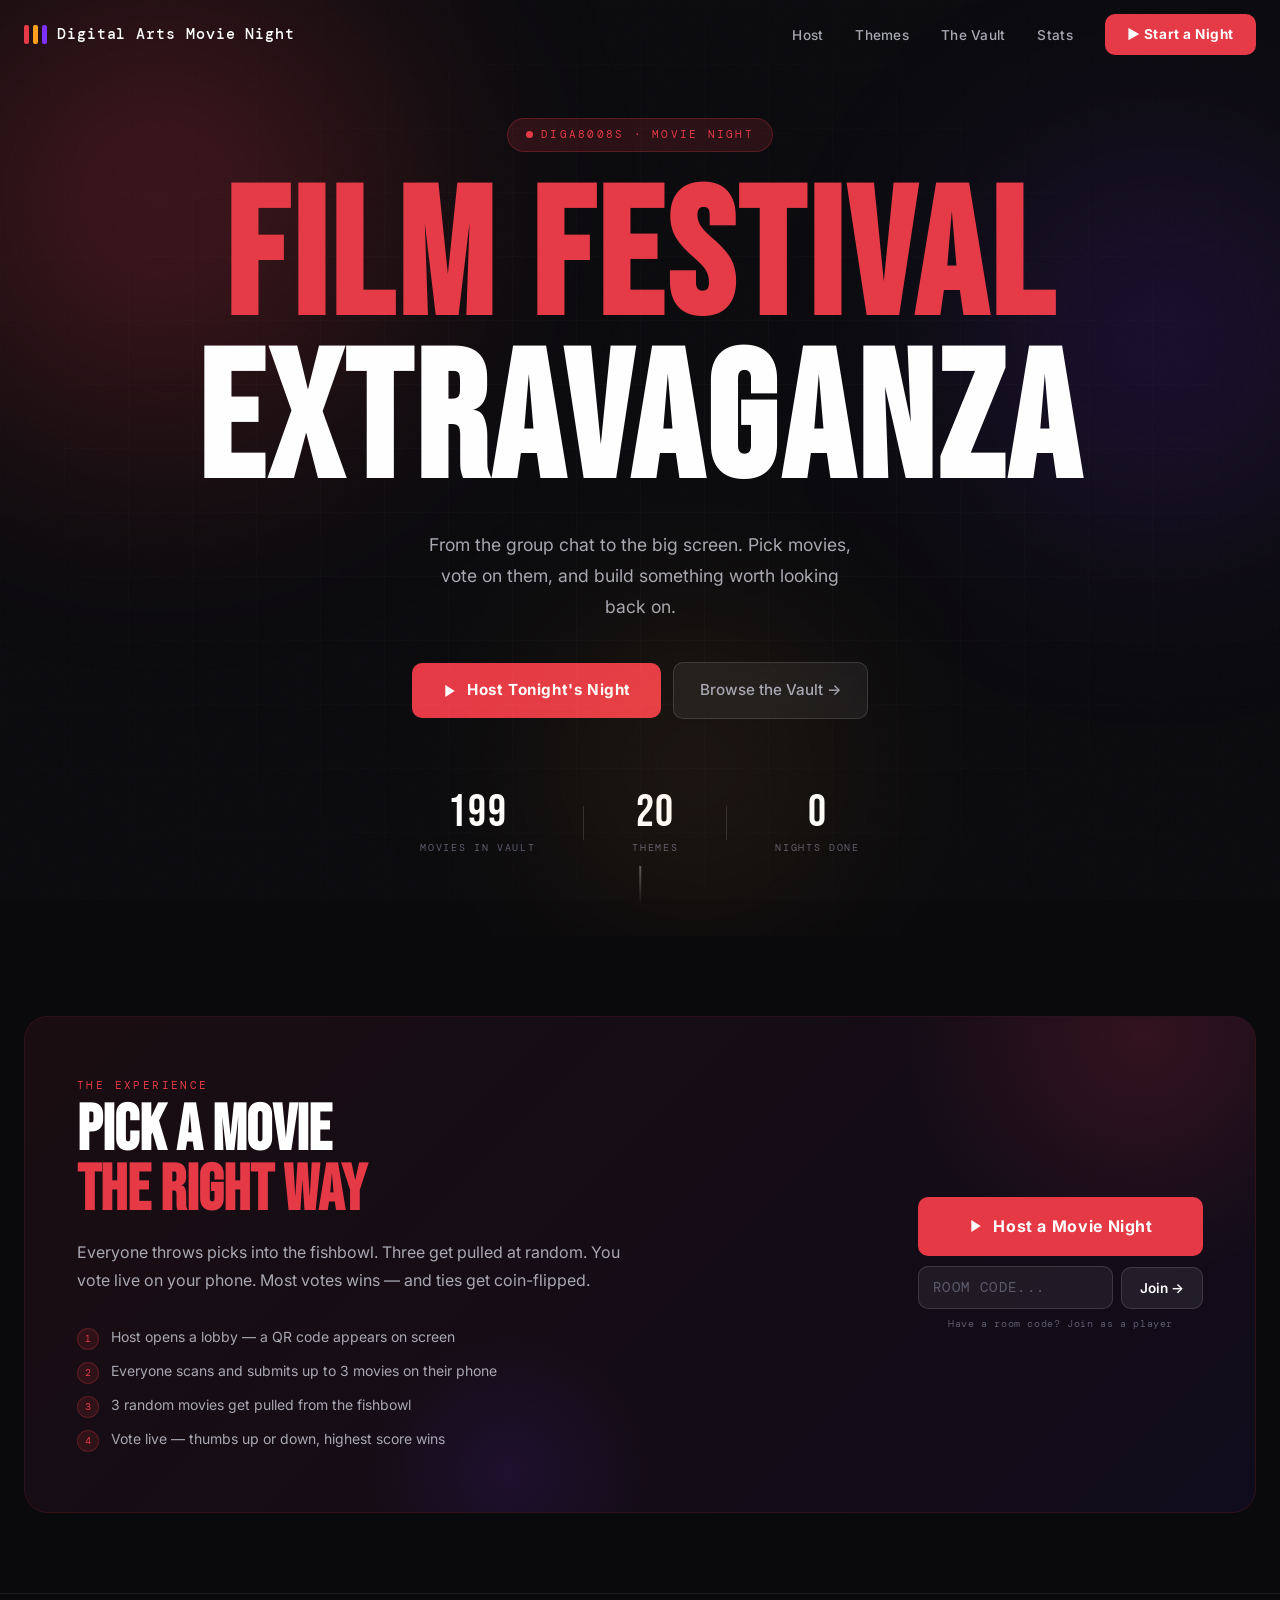
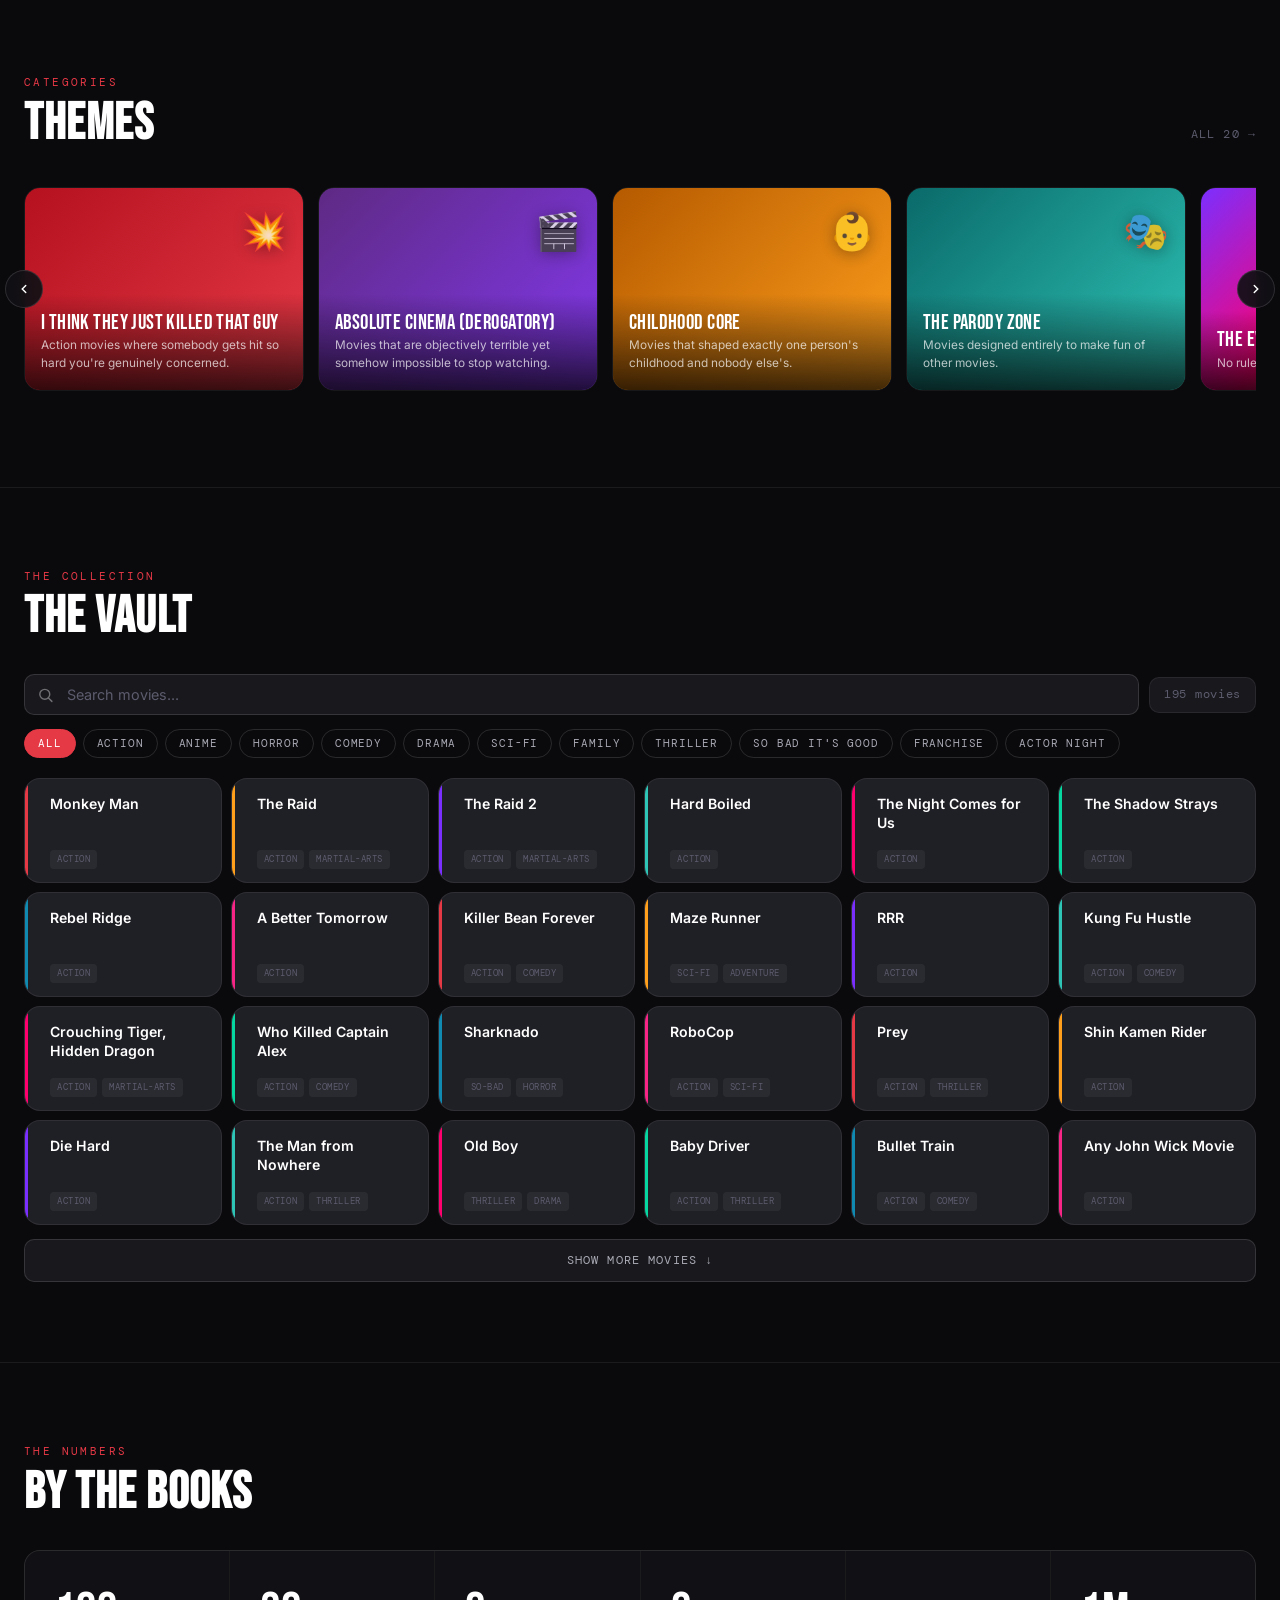
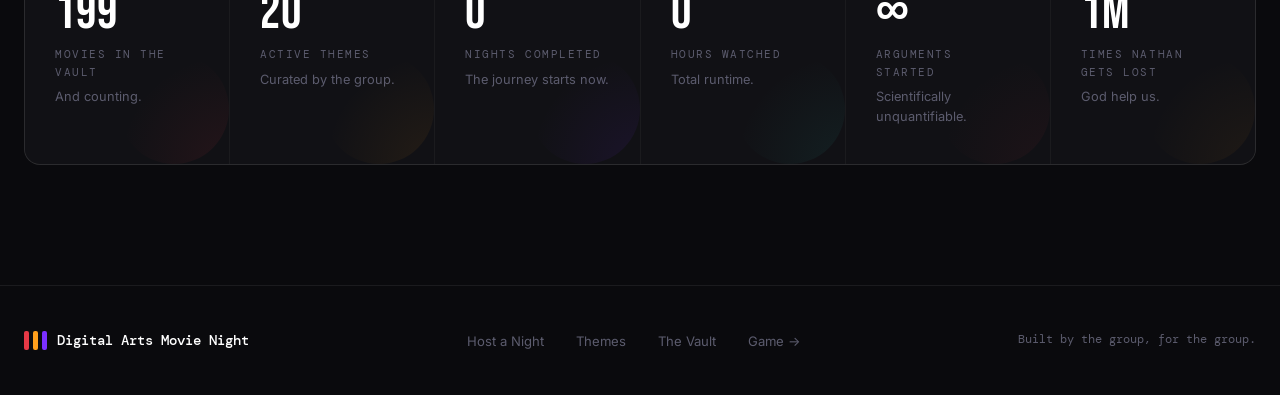
==== commit 2d7baa49: "Update hero title to 'Film Festival Extravaganza' Change hero h1 from 'Movie Night' to 'Film Festiva" ====
--- a/index.html
+++ b/index.html
@@ -1236,7 +1236,9 @@
         DIGA8008S · Movie Night
       </div>
 
-      <h1 class="hero-title"><span class="ht-r">Movie</span><br />Night</h1>
+      <h1 class="hero-title">
+        <span class="ht-r">Film Festival</span><br />Extravaganza
+      </h1>
 
       <p class="hero-sub">
         From the group chat to the big screen. Pick movies, vote on them, and
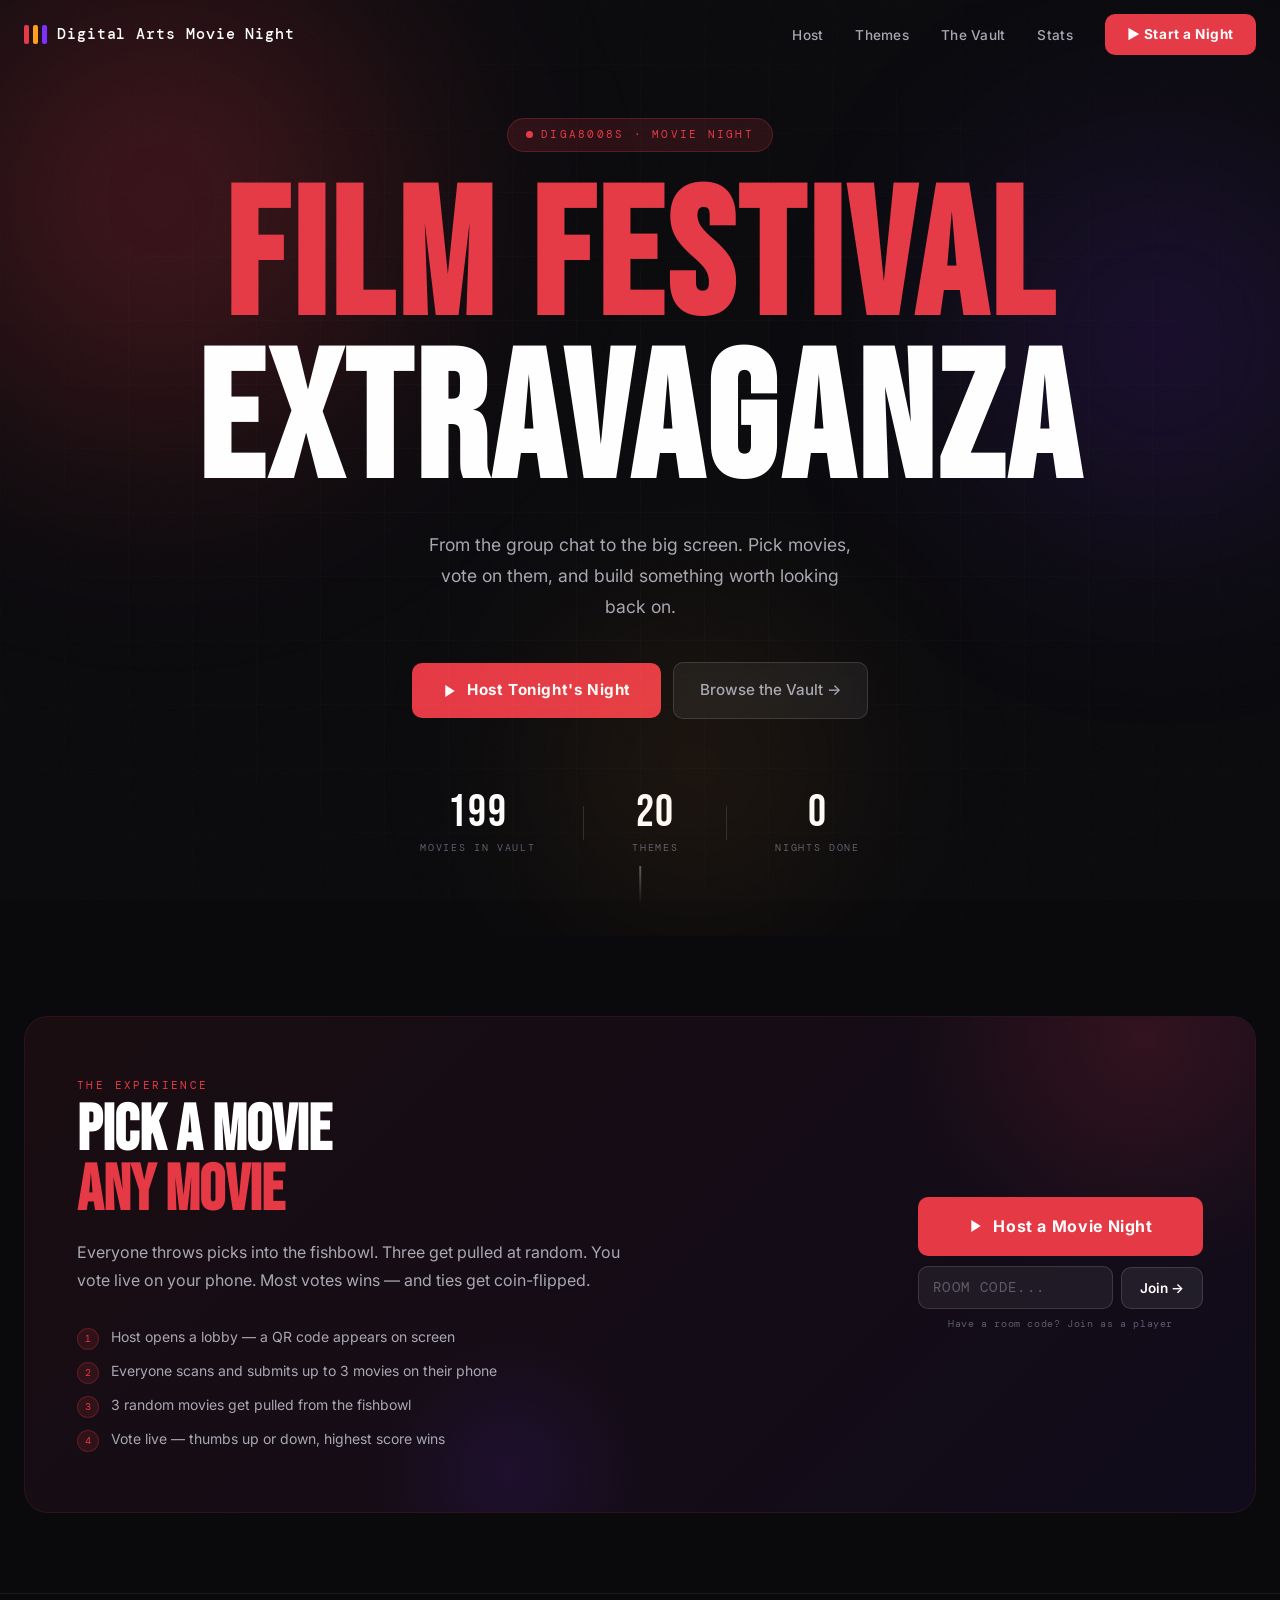
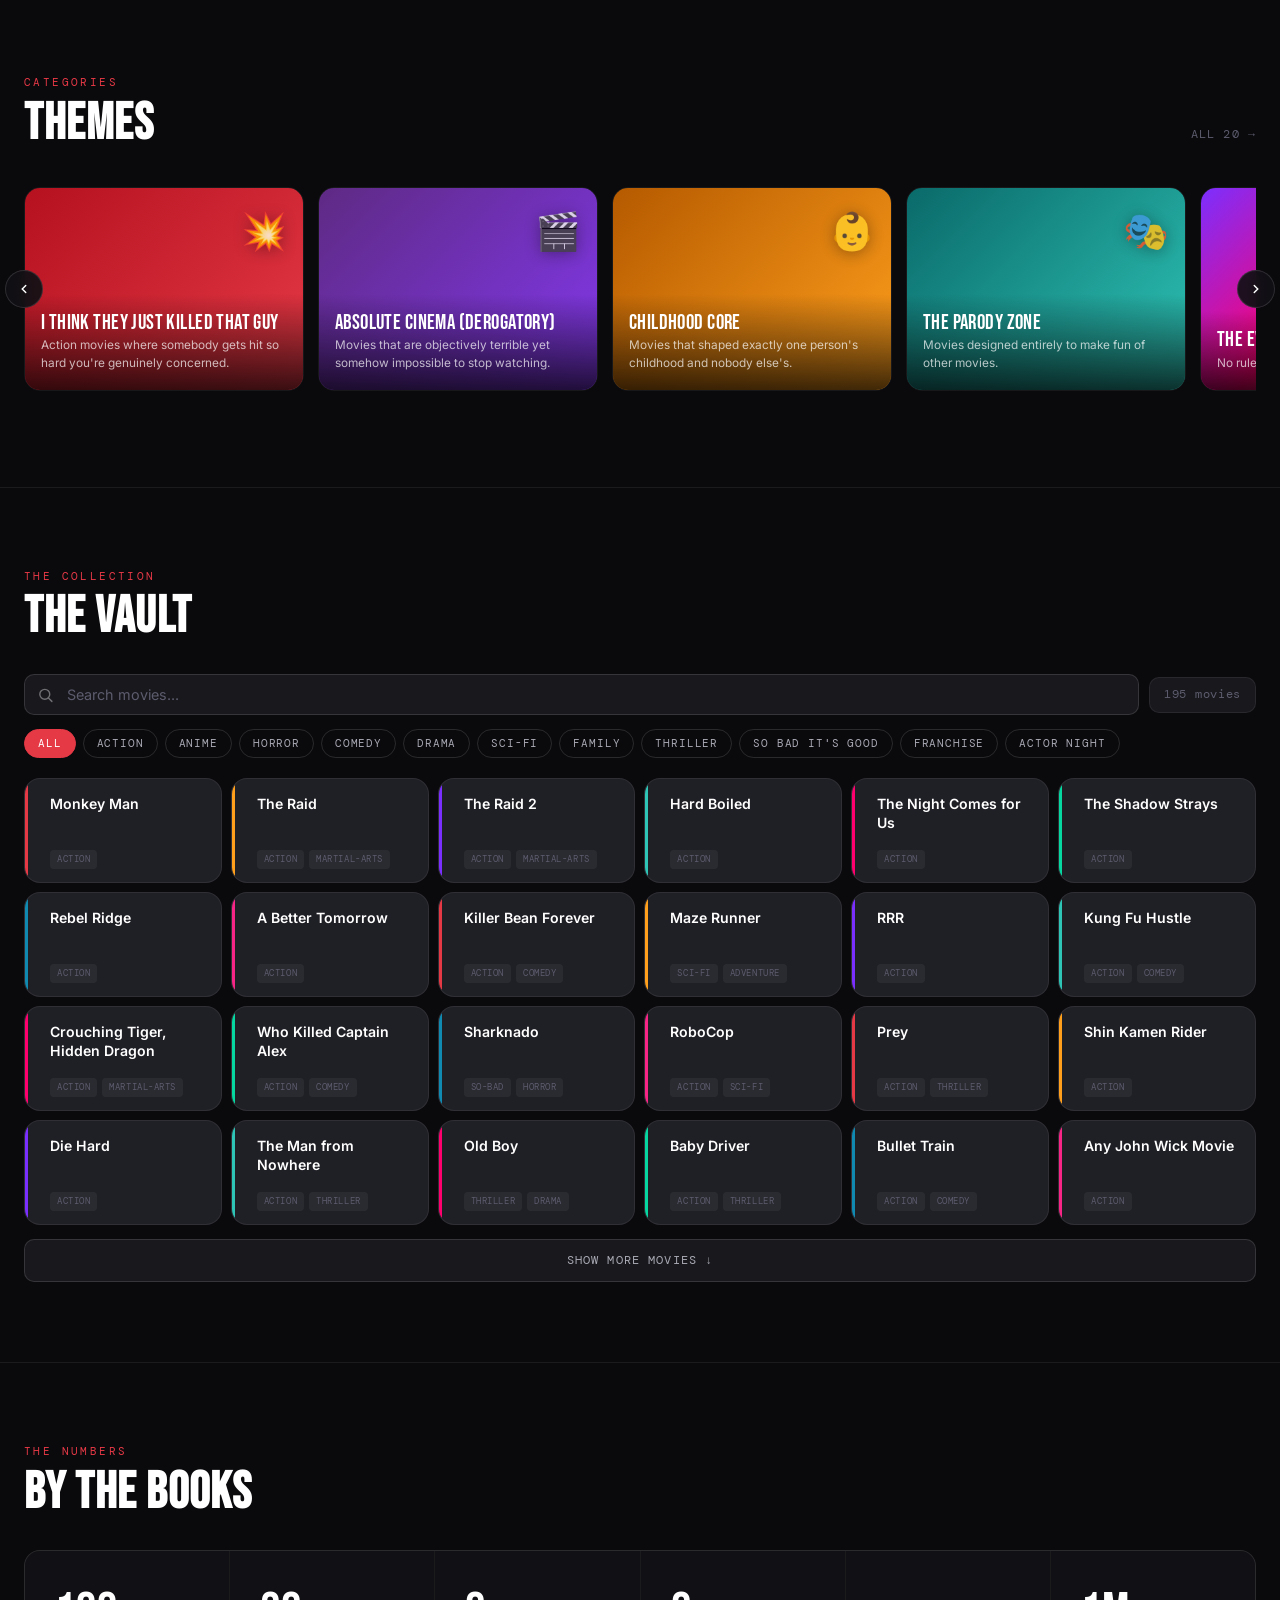
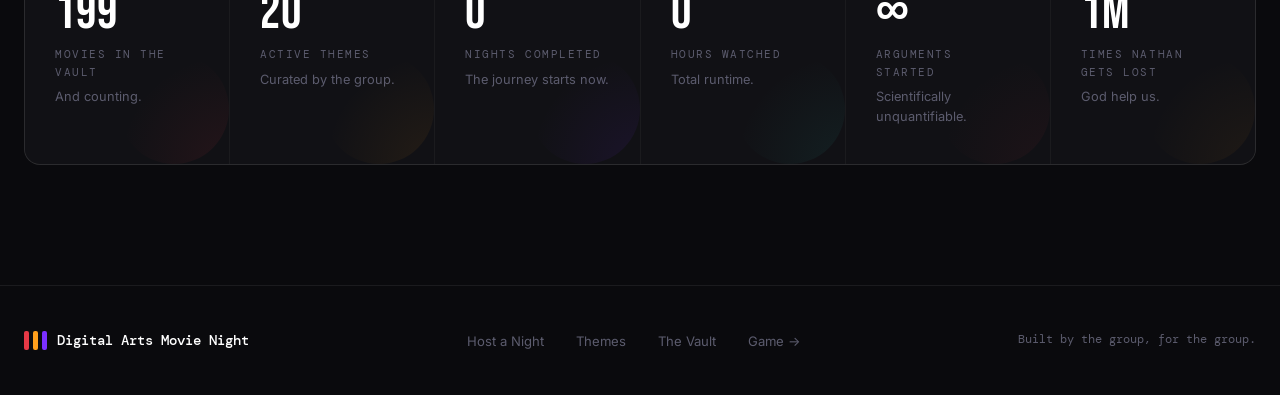
==== commit 6b128d5d: "Update index.html" ====
--- a/index.html
+++ b/index.html
@@ -1296,7 +1296,7 @@
           <div class="lnc-text">
             <p class="sec-eyebrow">The Experience</p>
             <h2 class="lnc-title">
-              Pick a movie<br /><span class="ht-r">the right way</span>
+              Pick a movie<br /><span class="ht-r">Any movie</span>
             </h2>
             <p class="lnc-desc">
               Everyone throws picks into the fishbowl. Three get pulled at
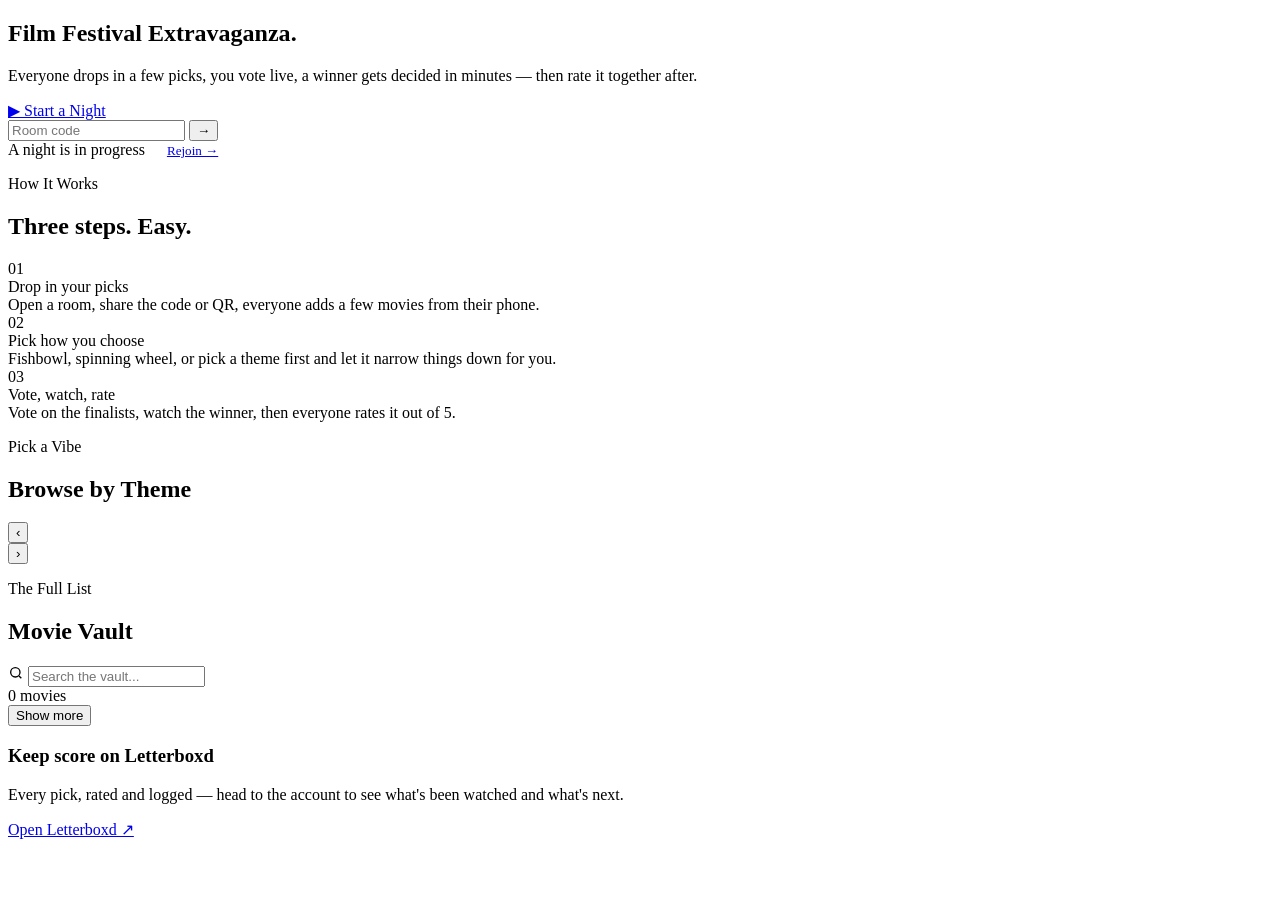
==== commit 27878292: "Add UI styles and core JS scaffolding Introduce base styling and JavaScript scaffolding for the Nigh" ====
--- a/index.html
+++ b/index.html
@@ -3,2067 +3,170 @@
   <head>
     <meta charset="UTF-8" />
     <meta name="viewport" content="width=device-width, initial-scale=1.0" />
-    <title>Digital Arts Movie Night</title>
+    <title>Film Festival Extravaganza</title>
     <link rel="preconnect" href="https://fonts.googleapis.com" />
-    <link rel="preconnect" href="https://fonts.gstatic.com" crossorigin />
-    <link
-      href="https://fonts.googleapis.com/css2?family=Bebas+Neue&family=Inter:wght@300;400;500;600;700;800&family=DM+Mono:wght@300;400;500&display=swap"
-      rel="stylesheet"
-    />
-    <style>
-      /* ─── TOKENS ─── */
-      :root {
-        --bg: #0a0a0d;
-        --s1: #111115;
-        --s2: #18181d;
-        --s3: #1f1f26;
-        --s4: #26262f;
-
-        --red: #e63946;
-        --red-a: rgba(230, 57, 70, 0.14);
-        --org: #ff9f1c;
-        --pur: #7b2fff;
-        --tea: #2ec4b6;
-
-        --w1: #ffffff;
-        --w2: #a8a8b3;
-        --w3: #5c5c6e;
-        --w4: #2c2c38;
-
-        --line: rgba(255, 255, 255, 0.07);
-        --line2: rgba(255, 255, 255, 0.13);
-
-        --fd: "Bebas Neue", sans-serif;
-        --fb: "Inter", system-ui, sans-serif;
-        --fm: "DM Mono", monospace;
-
-        --r: 10px;
-        --rl: 16px;
-        --rx: 24px;
-        --nh: 70px;
-        --mw: 1300px;
-        --gp: 0 max(24px, calc((100vw - var(--mw)) / 2));
-      }
-
-      /* ─── RESETS ─── */
-      *,
-      *::before,
-      *::after {
-        margin: 0;
-        padding: 0;
-        box-sizing: border-box;
-      }
-      html {
-        scroll-behavior: smooth;
-      }
-      body {
-        background: var(--bg);
-        color: var(--w1);
-        font-family: var(--fb);
-        font-size: 16px;
-        line-height: 1.6;
-        overflow-x: hidden;
-      }
-      a {
-        color: inherit;
-        text-decoration: none;
-      }
-      button {
-        cursor: pointer;
-        border: none;
-        background: none;
-        font-family: inherit;
-        color: inherit;
-      }
-      ul {
-        list-style: none;
-      }
-
-      /* grain */
-      body::after {
-        content: "";
-        position: fixed;
-        inset: 0;
-        pointer-events: none;
-        z-index: 9999;
-        opacity: 0.03;
-        background-image: url("data:image/svg+xml,%3Csvg xmlns='http://www.w3.org/2000/svg' width='300' height='300'%3E%3Cfilter id='n'%3E%3CfeTurbulence type='fractalNoise' baseFrequency='.75' numOctaves='4' stitchTiles='stitch'/%3E%3C/filter%3E%3Crect width='100%25' height='100%25' filter='url(%23n)'/%3E%3C/svg%3E");
-      }
-
-      ::-webkit-scrollbar {
-        width: 5px;
-        height: 5px;
-      }
-      ::-webkit-scrollbar-track {
-        background: var(--bg);
-      }
-      ::-webkit-scrollbar-thumb {
-        background: var(--w4);
-        border-radius: 3px;
-      }
-
-      /* ─── NAV ─── */
-      nav {
-        position: fixed;
-        top: 0;
-        left: 0;
-        right: 0;
-        height: var(--nh);
-        display: flex;
-        align-items: center;
-        padding: var(--gp);
-        z-index: 200;
-        transition:
-          background 0.35s,
-          border-color 0.35s;
-        border-bottom: 1px solid transparent;
-      }
-      nav.stuck {
-        background: rgba(10, 10, 13, 0.92);
-        backdrop-filter: blur(22px);
-        -webkit-backdrop-filter: blur(22px);
-        border-bottom-color: var(--line);
-      }
-      .nav-logo {
-        display: flex;
-        align-items: center;
-        gap: 10px;
-        font-family: var(--fm);
-        font-size: 0.95rem;
-        font-weight: 500;
-        letter-spacing: 0.06em;
-      }
-      .nl-bars {
-        display: flex;
-        gap: 4px;
-      }
-      .nl-bar {
-        display: block;
-        width: 5px;
-        height: 19px;
-        border-radius: 2px;
-      }
-      .nav-links {
-        display: flex;
-        align-items: center;
-        gap: 2rem;
-        margin-left: auto;
-        margin-right: 2rem;
-      }
-      .nav-links a {
-        font-size: 0.85rem;
-        font-weight: 500;
-        color: var(--w2);
-        letter-spacing: 0.02em;
-        transition: color 0.2s;
-      }
-      .nav-links a:hover {
-        color: var(--w1);
-      }
-      .nav-cta {
-        display: inline-flex;
-        align-items: center;
-        gap: 8px;
-        background: var(--red);
-        color: var(--w1);
-        font-weight: 700;
-        font-size: 0.85rem;
-        letter-spacing: 0.04em;
-        padding: 10px 22px;
-        border-radius: var(--r);
-        transition:
-          opacity 0.2s,
-          transform 0.15s;
-      }
-      .nav-cta:hover {
-        opacity: 0.88;
-        transform: translateY(-1px);
-      }
-      .nav-ham {
-        display: none;
-        flex-direction: column;
-        gap: 5px;
-        padding: 8px;
-        margin-left: auto;
-      }
-      .nav-ham span {
-        display: block;
-        width: 22px;
-        height: 2px;
-        background: var(--w1);
-        border-radius: 2px;
-        transition: 0.3s;
-      }
-      .nav-ham.open span:nth-child(1) {
-        transform: rotate(45deg) translate(5px, 5px);
-      }
-      .nav-ham.open span:nth-child(2) {
-        opacity: 0;
-      }
-      .nav-ham.open span:nth-child(3) {
-        transform: rotate(-45deg) translate(5px, -5px);
-      }
-
-      /* mobile overlay nav */
-      .mob-nav {
-        position: fixed;
-        inset: 0;
-        background: rgba(10, 10, 13, 0.97);
-        backdrop-filter: blur(24px);
-        z-index: 150;
-        display: flex;
-        flex-direction: column;
-        justify-content: center;
-        padding: 80px 36px 48px;
-        gap: 2rem;
-        transform: translateX(100%);
-        transition: transform 0.38s cubic-bezier(0.4, 0, 0.2, 1);
-      }
-      .mob-nav.open {
-        transform: translateX(0);
-      }
-      .mob-nav a {
-        font-family: var(--fd);
-        font-size: clamp(2.8rem, 9vw, 4.2rem);
-        letter-spacing: 0.04em;
-        color: var(--w2);
-        transition: color 0.2s;
-      }
-      .mob-nav a:hover {
-        color: var(--w1);
-      }
-      .mob-nav .mob-cta {
-        display: inline-flex;
-        align-items: center;
-        gap: 10px;
-        background: var(--red);
-        color: var(--w1);
-        font-family: var(--fb);
-        font-weight: 700;
-        font-size: 1rem;
-        padding: 16px 28px;
-        border-radius: var(--r);
-        width: fit-content;
-        margin-top: 0.5rem;
-        letter-spacing: 0.04em;
-      }
-
-      /* ─── HERO ─── */
-      .hero {
-        position: relative;
-        min-height: 100svh;
-        display: flex;
-        flex-direction: column;
-        align-items: center;
-        justify-content: center;
-        text-align: center;
-        padding: calc(var(--nh) + 48px) 24px 80px;
-        overflow: hidden;
-      }
-      .orb {
-        position: absolute;
-        border-radius: 50%;
-        filter: blur(90px);
-        pointer-events: none;
-        will-change: transform;
-      }
-      .o1 {
-        width: min(720px, 110vw);
-        height: min(720px, 110vw);
-        background: radial-gradient(
-          circle,
-          rgba(230, 57, 70, 0.3) 0%,
-          transparent 70%
-        );
-        top: -160px;
-        left: -200px;
-        animation: o1 20s ease-in-out infinite;
-      }
-      .o2 {
-        width: min(560px, 90vw);
-        height: min(560px, 90vw);
-        background: radial-gradient(
-          circle,
-          rgba(123, 47, 255, 0.2) 0%,
-          transparent 70%
-        );
-        top: 60px;
-        right: -160px;
-        animation: o2 26s ease-in-out infinite;
-      }
-      .o3 {
-        width: min(420px, 70vw);
-        height: min(420px, 70vw);
-        background: radial-gradient(
-          circle,
-          rgba(255, 159, 28, 0.13) 0%,
-          transparent 70%
-        );
-        bottom: -40px;
-        left: 38%;
-        animation: o3 32s ease-in-out infinite;
-      }
-      @keyframes o1 {
-        0%,
-        100% {
-          transform: translate(0, 0) scale(1);
-        }
-        33% {
-          transform: translate(70px, 40px) scale(1.08);
-        }
-        66% {
-          transform: translate(-40px, 70px) scale(0.93);
-        }
-      }
-      @keyframes o2 {
-        0%,
-        100% {
-          transform: translate(0, 0) scale(1);
-        }
-        50% {
-          transform: translate(-55px, 25px) scale(1.11);
-        }
-      }
-      @keyframes o3 {
-        0%,
-        100% {
-          transform: translate(0, 0) scale(1);
-        }
-        40% {
-          transform: translate(45px, -28px) scale(1.06);
-        }
-        80% {
-          transform: translate(-28px, 45px) scale(0.95);
-        }
-      }
-
-      /* subtle grid */
-      .hero-grid {
-        position: absolute;
-        inset: 0;
-        pointer-events: none;
-        background-image:
-          linear-gradient(rgba(255, 255, 255, 0.02) 1px, transparent 1px),
-          linear-gradient(90deg, rgba(255, 255, 255, 0.02) 1px, transparent 1px);
-        background-size: 64px 64px;
-        mask-image: radial-gradient(
-          ellipse 75% 75% at 50% 50%,
-          black 20%,
-          transparent 100%
-        );
-      }
-
-      .hero-badge {
-        display: inline-flex;
-        align-items: center;
-        gap: 8px;
-        background: var(--red-a);
-        border: 1px solid rgba(230, 57, 70, 0.25);
-        color: var(--red);
-        font-family: var(--fm);
-        font-size: 0.7rem;
-        letter-spacing: 0.2em;
-        text-transform: uppercase;
-        padding: 7px 18px;
-        border-radius: 100px;
-        margin-bottom: 1.75rem;
-        position: relative;
-      }
-      .badge-dot {
-        width: 7px;
-        height: 7px;
-        background: var(--red);
-        border-radius: 50%;
-        animation: bdot 2s ease-in-out infinite;
-      }
-      @keyframes bdot {
-        0%,
-        100% {
-          opacity: 1;
-        }
-        50% {
-          opacity: 0.25;
-        }
-      }
-
-      .hero-title {
-        font-family: var(--fd);
-        font-size: clamp(4.5rem, 14vw, 12rem);
-        line-height: 0.91;
-        letter-spacing: 0.025em;
-        margin-bottom: 1.5rem;
-        position: relative;
-      }
-      .ht-r {
-        color: var(--red);
-      }
-
-      .hero-sub {
-        font-size: clamp(0.95rem, 1.8vw, 1.1rem);
-        color: var(--w2);
-        max-width: 440px;
-        margin: 0 auto 2.5rem;
-        line-height: 1.75;
-      }
-
-      .hero-btns {
-        display: flex;
-        align-items: center;
-        justify-content: center;
-        gap: 12px;
-        flex-wrap: wrap;
-        margin-bottom: 4.5rem;
-      }
-      .btn-p {
-        display: inline-flex;
-        align-items: center;
-        gap: 9px;
-        background: var(--red);
-        color: var(--w1);
-        font-weight: 700;
-        font-size: 0.95rem;
-        letter-spacing: 0.04em;
-        padding: 15px 30px;
-        border-radius: var(--r);
-        transition:
-          transform 0.2s,
-          opacity 0.2s,
-          box-shadow 0.2s;
-      }
-      .btn-p:hover {
-        transform: translateY(-2px);
-        opacity: 0.9;
-        box-shadow: 0 10px 36px rgba(230, 57, 70, 0.35);
-      }
-      .btn-g {
-        display: inline-flex;
-        align-items: center;
-        gap: 9px;
-        background: rgba(255, 255, 255, 0.06);
-        border: 1px solid var(--line2);
-        color: var(--w2);
-        font-weight: 500;
-        font-size: 0.95rem;
-        padding: 15px 26px;
-        border-radius: var(--r);
-        transition:
-          background 0.2s,
-          color 0.2s;
-        backdrop-filter: blur(8px);
-      }
-      .btn-g:hover {
-        background: rgba(255, 255, 255, 0.1);
-        color: var(--w1);
-      }
-
-      .hero-stats {
-        display: flex;
-        align-items: center;
-        justify-content: center;
-        gap: 3rem;
-        flex-wrap: wrap;
-      }
-      .hs-stat {
-        text-align: center;
-      }
-      .hs-num {
-        font-family: var(--fd);
-        font-size: clamp(2rem, 4.5vw, 2.8rem);
-        letter-spacing: 0.04em;
-        line-height: 1;
-      }
-      .hs-lbl {
-        font-family: var(--fm);
-        font-size: 0.65rem;
-        letter-spacing: 0.16em;
-        text-transform: uppercase;
-        color: var(--w3);
-        margin-top: 4px;
-      }
-      .hs-div {
-        width: 1px;
-        height: 34px;
-        background: var(--line2);
-      }
-
-      .hero-scroll-hint {
-        position: absolute;
-        bottom: 2rem;
-        left: 50%;
-        transform: translateX(-50%);
-        display: flex;
-        flex-direction: column;
-        align-items: center;
-        gap: 6px;
-        opacity: 0.32;
-        animation: hint 2.5s ease-in-out infinite;
-        pointer-events: none;
-      }
-      .hsh-line {
-        width: 1.5px;
-        height: 38px;
-        background: linear-gradient(to bottom, var(--w1), transparent);
-      }
-      @keyframes hint {
-        0%,
-        100% {
-          opacity: 0.32;
-          transform: translateX(-50%) translateY(0);
-        }
-        50% {
-          opacity: 0.55;
-          transform: translateX(-50%) translateY(7px);
-        }
-      }
-
-      /* ─── LIVE ALERT ─── */
-      .live-alert {
-        display: none;
-        padding: 0 max(24px, calc((100vw - var(--mw)) / 2)) 20px;
-      }
-      .live-alert.show {
-        display: block;
-      }
-      .la-inner {
-        background: rgba(230, 57, 70, 0.08);
-        border: 1px solid rgba(230, 57, 70, 0.2);
-        border-radius: var(--rl);
-        padding: 16px 24px;
-        display: flex;
-        align-items: center;
-        gap: 16px;
-        flex-wrap: wrap;
-      }
-      .la-dot {
-        width: 10px;
-        height: 10px;
-        background: var(--red);
-        border-radius: 50%;
-        flex-shrink: 0;
-        box-shadow: 0 0 10px var(--red);
-        animation: bdot 1.4s ease-in-out infinite;
-      }
-      .la-text {
-        flex: 1;
-        font-weight: 600;
-        font-size: 0.95rem;
-      }
-      .la-sub {
-        color: var(--w2);
-        font-weight: 400;
-        font-size: 0.85rem;
-      }
-      .la-btn {
-        background: var(--red);
-        color: var(--w1);
-        font-weight: 700;
-        font-size: 0.82rem;
-        letter-spacing: 0.04em;
-        padding: 10px 20px;
-        border-radius: var(--r);
-        flex-shrink: 0;
-        transition: opacity 0.2s;
-      }
-      .la-btn:hover {
-        opacity: 0.88;
-      }
-
-      /* ─── SECTION SHELL ─── */
-      section {
-        padding: 80px 0;
-      }
-      .sec-in {
-        padding: var(--gp);
-      }
-      .sec-hdr {
-        display: flex;
-        align-items: flex-end;
-        justify-content: space-between;
-        margin-bottom: 2rem;
-        flex-wrap: wrap;
-        gap: 1rem;
-      }
-      .sec-eyebrow {
-        font-family: var(--fm);
-        font-size: 0.68rem;
-        letter-spacing: 0.22em;
-        text-transform: uppercase;
-        color: var(--red);
-        margin-bottom: 6px;
-      }
-      .sec-title {
-        font-family: var(--fd);
-        font-size: clamp(2rem, 5vw, 3.2rem);
-        line-height: 1;
-        letter-spacing: 0.02em;
-      }
-      .sec-all {
-        font-family: var(--fm);
-        font-size: 0.72rem;
-        letter-spacing: 0.1em;
-        text-transform: uppercase;
-        color: var(--w3);
-        transition: color 0.2s;
-        white-space: nowrap;
-        align-self: flex-end;
-        padding-bottom: 4px;
-      }
-      .sec-all:hover {
-        color: var(--w1);
-      }
-      hr.divider {
-        border: none;
-        border-top: 1px solid var(--line);
-      }
-
-      /* ─── LAUNCHER ─── */
-      .launcher {
-        background: linear-gradient(
-          135deg,
-          rgba(230, 57, 70, 0.07) 0%,
-          rgba(123, 47, 255, 0.06) 100%
-        );
-        border: 1px solid rgba(230, 57, 70, 0.12);
-        border-radius: var(--rx);
-        padding: 60px 52px;
-        display: flex;
-        align-items: center;
-        justify-content: space-between;
-        gap: 3rem;
-        flex-wrap: wrap;
-        position: relative;
-        overflow: hidden;
-      }
-      .launcher::before {
-        content: "";
-        position: absolute;
-        width: 480px;
-        height: 480px;
-        border-radius: 50%;
-        background: radial-gradient(
-          circle,
-          rgba(230, 57, 70, 0.15) 0%,
-          transparent 70%
-        );
-        top: -220px;
-        right: -130px;
-        pointer-events: none;
-      }
-      .launcher::after {
-        content: "";
-        position: absolute;
-        width: 280px;
-        height: 280px;
-        border-radius: 50%;
-        background: radial-gradient(
-          circle,
-          rgba(123, 47, 255, 0.1) 0%,
-          transparent 70%
-        );
-        bottom: -100px;
-        left: 28%;
-        pointer-events: none;
-      }
-      .lnc-text {
-        position: relative;
-        z-index: 1;
-        max-width: 560px;
-      }
-      .lnc-title {
-        font-family: var(--fd);
-        font-size: clamp(2.5rem, 5vw, 4rem);
-        line-height: 0.95;
-        margin-bottom: 1rem;
-      }
-      .lnc-desc {
-        color: var(--w2);
-        font-size: 1rem;
-        line-height: 1.75;
-        margin-bottom: 2rem;
-      }
-      .lnc-steps {
-        display: flex;
-        flex-direction: column;
-        gap: 10px;
-      }
-      .lnc-step {
-        display: flex;
-        align-items: flex-start;
-        gap: 12px;
-        font-size: 0.875rem;
-        color: var(--w2);
-        line-height: 1.5;
-      }
-      .lnc-step-n {
-        width: 22px;
-        height: 22px;
-        flex-shrink: 0;
-        background: rgba(230, 57, 70, 0.12);
-        border: 1px solid rgba(230, 57, 70, 0.25);
-        color: var(--red);
-        border-radius: 50%;
-        display: flex;
-        align-items: center;
-        justify-content: center;
-        font-family: var(--fm);
-        font-size: 0.62rem;
-        margin-top: 2px;
-      }
-      .lnc-ctas {
-        position: relative;
-        z-index: 1;
-        min-width: 260px;
-      }
-      .lnc-ctas .btn-p {
-        width: 100%;
-        justify-content: center;
-        font-size: 1rem;
-        padding: 17px 32px;
-      }
-      .lnc-join {
-        margin-top: 10px;
-        display: flex;
-        align-items: center;
-        gap: 8px;
-      }
-      .lnc-code {
-        flex: 1;
-        min-width: 0;
-        background: rgba(255, 255, 255, 0.06);
-        border: 1px solid var(--line2);
-        color: var(--w1);
-        font-family: var(--fm);
-        font-size: 0.85rem;
-        letter-spacing: 0.1em;
-        text-transform: uppercase;
-        padding: 12px 14px;
-        border-radius: var(--r);
-        outline: none;
-        transition: border-color 0.2s;
-      }
-      .lnc-code::placeholder {
-        color: var(--w3);
-      }
-      .lnc-code:focus {
-        border-color: rgba(230, 57, 70, 0.45);
-      }
-      .lnc-join-btn {
-        background: rgba(255, 255, 255, 0.07);
-        border: 1px solid var(--line2);
-        color: var(--w1);
-        font-weight: 600;
-        font-size: 0.85rem;
-        padding: 12px 18px;
-        border-radius: var(--r);
-        transition: background 0.2s;
-        white-space: nowrap;
-      }
-      .lnc-join-btn:hover {
-        background: rgba(255, 255, 255, 0.12);
-      }
-      .lnc-hint {
-        font-family: var(--fm);
-        font-size: 0.65rem;
-        letter-spacing: 0.06em;
-        color: var(--w3);
-        text-align: center;
-        margin-top: 7px;
-      }
-
-      /* ─── THEMES CAROUSEL ─── */
-      .crsl-wrap {
-        position: relative;
-      }
-      .crsl {
-        display: flex;
-        gap: 14px;
-        overflow-x: auto;
-        scrollbar-width: none;
-        padding: 6px 2px 16px;
-        scroll-snap-type: x mandatory;
-        -webkit-overflow-scrolling: touch;
-      }
-      .crsl::-webkit-scrollbar {
-        display: none;
-      }
-      .crsl-btn {
-        position: absolute;
-        top: 50%;
-        transform: translateY(calc(-50% - 5px));
-        width: 38px;
-        height: 38px;
-        background: rgba(17, 17, 21, 0.92);
-        border: 1px solid var(--line2);
-        border-radius: 50%;
-        display: flex;
-        align-items: center;
-        justify-content: center;
-        backdrop-filter: blur(8px);
-        z-index: 10;
-        transition: background 0.2s;
-      }
-      .crsl-btn:hover {
-        background: var(--s3);
-      }
-      .crsl-prev {
-        left: -19px;
-      }
-      .crsl-next {
-        right: -19px;
-      }
-
-      .tc {
-        flex: 0 0 280px;
-        height: 204px;
-        border-radius: var(--rl);
-        position: relative;
-        overflow: hidden;
-        cursor: pointer;
-        scroll-snap-align: start;
-        transition:
-          transform 0.25s,
-          box-shadow 0.25s;
-        border: 1px solid rgba(255, 255, 255, 0.06);
-        user-select: none;
-      }
-      .tc:hover {
-        transform: translateY(-5px) scale(1.012);
-        box-shadow: 0 24px 60px rgba(0, 0, 0, 0.55);
-      }
-      .tc-bg {
-        position: absolute;
-        inset: 0;
-      }
-      .tc-emoji {
-        position: absolute;
-        top: 14px;
-        right: 16px;
-        font-size: 2.3rem;
-        opacity: 0.85;
-        filter: drop-shadow(0 2px 8px rgba(0, 0, 0, 0.4));
-      }
-      .tc-foot {
-        position: absolute;
-        bottom: 0;
-        left: 0;
-        right: 0;
-        padding: 18px 16px;
-        background: linear-gradient(
-          to top,
-          rgba(0, 0, 0, 0.75) 0%,
-          transparent 100%
-        );
-      }
-      .tc-name {
-        font-family: var(--fd);
-        font-size: 1.3rem;
-        letter-spacing: 0.02em;
-        line-height: 1.1;
-        margin-bottom: 3px;
-      }
-      .tc-desc {
-        font-size: 0.74rem;
-        color: rgba(255, 255, 255, 0.7);
-        line-height: 1.45;
-        display: -webkit-box;
-        -webkit-line-clamp: 2;
-        -webkit-box-orient: vertical;
-        overflow: hidden;
-      }
-
-      /* ─── VAULT ─── */
-      .vault-bar {
-        display: flex;
-        align-items: center;
-        gap: 10px;
-        margin-bottom: 14px;
-        flex-wrap: wrap;
-      }
-      .vsrch-wrap {
-        flex: 1;
-        min-width: 180px;
-        position: relative;
-      }
-      .vsrch-wrap svg {
-        position: absolute;
-        left: 13px;
-        top: 50%;
-        transform: translateY(-50%);
-        opacity: 0.38;
-        pointer-events: none;
-      }
-      .vsrch {
-        width: 100%;
-        background: var(--s2);
-        border: 1px solid var(--line2);
-        color: var(--w1);
-        font-family: var(--fb);
-        font-size: 0.9rem;
-        padding: 11px 16px 11px 42px;
-        border-radius: var(--r);
-        outline: none;
-        transition: border-color 0.2s;
-      }
-      .vsrch::placeholder {
-        color: var(--w3);
-      }
-      .vsrch:focus {
-        border-color: rgba(255, 255, 255, 0.22);
-      }
-      .vault-count-badge {
-        font-family: var(--fm);
-        font-size: 0.72rem;
-        letter-spacing: 0.06em;
-        color: var(--w3);
-        background: var(--s2);
-        border: 1px solid var(--line);
-        padding: 8px 14px;
-        border-radius: var(--r);
-        white-space: nowrap;
-      }
-      .fpills {
-        display: flex;
-        gap: 7px;
-        flex-wrap: wrap;
-        margin-bottom: 1.25rem;
-      }
-      .fp {
-        font-family: var(--fm);
-        font-size: 0.66rem;
-        letter-spacing: 0.08em;
-        text-transform: uppercase;
-        color: var(--w2);
-        border: 1px solid var(--line2);
-        padding: 7px 13px;
-        border-radius: 100px;
-        transition: all 0.18s;
-        cursor: pointer;
-      }
-      .fp:hover {
-        color: var(--w1);
-        background: rgba(255, 255, 255, 0.05);
-      }
-      .fp.on {
-        background: var(--red);
-        border-color: var(--red);
-        color: var(--w1);
-      }
-      .vault-grid {
-        display: grid;
-        grid-template-columns: repeat(auto-fill, minmax(188px, 1fr));
-        gap: 9px;
-      }
-      .mc {
-        background: var(--s3);
-        border: 1px solid var(--line);
-        border-radius: var(--rl);
-        padding: 15px 13px 13px 17px;
-        display: flex;
-        flex-direction: column;
-        justify-content: space-between;
-        min-height: 105px;
-        position: relative;
-        overflow: hidden;
-        transition:
-          background 0.16s,
-          border-color 0.16s,
-          transform 0.16s;
-        cursor: default;
-      }
-      .mc:hover {
-        background: var(--s4);
-        border-color: var(--line2);
-        transform: translateY(-2px);
-      }
-      .mc-stripe {
-        position: absolute;
-        top: 0;
-        left: 0;
-        width: 3px;
-        height: 100%;
-        border-radius: 3px 0 0 3px;
-      }
-      .mc-title {
-        font-size: 0.88rem;
-        font-weight: 600;
-        line-height: 1.35;
-        padding-left: 8px;
-        padding-bottom: 10px;
-      }
-      .mc-tags {
-        display: flex;
-        gap: 5px;
-        flex-wrap: wrap;
-        padding-left: 8px;
-      }
-      .mc-tag {
-        font-family: var(--fm);
-        font-size: 0.58rem;
-        letter-spacing: 0.06em;
-        text-transform: uppercase;
-        color: var(--w3);
-        background: rgba(255, 255, 255, 0.05);
-        padding: 2px 7px;
-        border-radius: 4px;
-      }
-      .vault-more {
-        display: flex;
-        align-items: center;
-        justify-content: center;
-        width: 100%;
-        margin-top: 14px;
-        background: var(--s2);
-        border: 1px solid var(--line2);
-        color: var(--w2);
-        font-family: var(--fm);
-        font-size: 0.72rem;
-        letter-spacing: 0.1em;
-        text-transform: uppercase;
-        padding: 13px;
-        border-radius: var(--r);
-        transition:
-          background 0.2s,
-          color 0.2s;
-      }
-      .vault-more:hover {
-        background: var(--s3);
-        color: var(--w1);
-      }
-
-      /* ─── STATS ─── */
-      .stats-grid {
-        display: grid;
-        grid-template-columns: repeat(auto-fit, minmax(200px, 1fr));
-        gap: 1px;
-        background: var(--line);
-        border: 1px solid var(--line);
-        border-radius: var(--rl);
-        overflow: hidden;
-      }
-      .stat-cell {
-        background: var(--s1);
-        padding: 36px 30px;
-        position: relative;
-        overflow: hidden;
-      }
-      .stat-cell::after {
-        content: "";
-        position: absolute;
-        bottom: 0;
-        right: 0;
-        width: 110px;
-        height: 110px;
-        border-radius: 50%;
-        background: radial-gradient(
-          circle at 100% 100%,
-          var(--sc, rgba(230, 57, 70, 0.08)) 0%,
-          transparent 70%
-        );
-        pointer-events: none;
-      }
-      .sc-val {
-        font-family: var(--fd);
-        font-size: clamp(2.5rem, 4vw, 3.5rem);
-        letter-spacing: 0.02em;
-        line-height: 1;
-        margin-bottom: 8px;
-      }
-      .sc-lbl {
-        font-family: var(--fm);
-        font-size: 0.68rem;
-        letter-spacing: 0.14em;
-        text-transform: uppercase;
-        color: var(--w3);
-      }
-      .sc-sub {
-        font-size: 0.8rem;
-        color: var(--w3);
-        margin-top: 6px;
-      }
-
-      /* ─── FOOTER ─── */
-      footer {
-        border-top: 1px solid var(--line);
-        padding: 42px 0;
-        margin-top: 40px;
-      }
-      .foot-in {
-        padding: var(--gp);
-        display: flex;
-        align-items: center;
-        justify-content: space-between;
-        flex-wrap: wrap;
-        gap: 1.5rem;
-      }
-      .foot-logo {
-        display: flex;
-        align-items: center;
-        gap: 10px;
-        font-family: var(--fm);
-        font-size: 0.9rem;
-        font-weight: 500;
-      }
-      .foot-links {
-        display: flex;
-        gap: 2rem;
-        flex-wrap: wrap;
-      }
-      .foot-links a {
-        font-size: 0.82rem;
-        color: var(--w3);
-        transition: color 0.2s;
-      }
-      .foot-links a:hover {
-        color: var(--w1);
-      }
-      .foot-copy {
-        font-family: var(--fm);
-        font-size: 0.72rem;
-        color: var(--w3);
-      }
-
-      /* ─── SCROLL FADE-IN ─── */
-      .fade {
-        opacity: 0;
-        transform: translateY(22px);
-        transition:
-          opacity 0.65s ease,
-          transform 0.65s ease;
-      }
-      .fade.vis {
-        opacity: 1;
-        transform: none;
-      }
-
-      /* ─── RESPONSIVE ─── */
-      @media (max-width: 900px) {
-        .nav-links,
-        .nav-cta {
-          display: none;
-        }
-        .nav-ham {
-          display: flex;
-        }
-        .launcher {
-          flex-direction: column;
-          padding: 40px 28px;
-        }
-        .lnc-ctas {
-          width: 100%;
-        }
-        .crsl-btn {
-          display: none;
-        }
-        .tc {
-          flex: 0 0 248px;
-        }
-        .vault-grid {
-          grid-template-columns: repeat(auto-fill, minmax(155px, 1fr));
-        }
-      }
-      @media (max-width: 600px) {
-        section {
-          padding: 56px 0;
-        }
-        .hero-title {
-          font-size: clamp(3.8rem, 18vw, 6rem);
-        }
-        .hero-stats {
-          gap: 2rem;
-        }
-        .hs-div {
-          height: 28px;
-        }
-        .stats-grid {
-          grid-template-columns: 1fr 1fr;
-        }
-        .foot-in {
-          flex-direction: column;
-          align-items: flex-start;
-        }
-        .foot-links {
-          gap: 1.25rem;
-        }
-        .launcher {
-          padding: 32px 22px;
-        }
-      }
-    </style>
+    <link rel="stylesheet" href="./css/main.css" />
+    <link rel="stylesheet" href="./css/home.css" />
   </head>
   <body>
-    <!-- Mobile Nav -->
-    <div class="mob-nav" id="mobNav">
-      <a href="#launch" onclick="closeMob()">Host</a>
-      <a href="#themes" onclick="closeMob()">Themes</a>
-      <a href="#vault" onclick="closeMob()">The Vault</a>
-      <a href="#stats" onclick="closeMob()">Stats</a>
-      <a class="mob-cta" href="./night.html" onclick="closeMob()"
-        >▶ Start a Night</a
-      >
-    </div>
-
-    <!-- NAV -->
-    <nav id="nav">
-      <a class="nav-logo" href="#">
-        <span class="nl-bars">
-          <span class="nl-bar" style="background: #e63946"></span>
-          <span class="nl-bar" style="background: #ff9f1c"></span>
-          <span class="nl-bar" style="background: #7b2fff"></span>
-        </span>
-        <span>Digital Arts Movie Night</span>
-      </a>
-      <ul class="nav-links">
-        <li><a href="#launch">Host</a></li>
-        <li><a href="#themes">Themes</a></li>
-        <li><a href="#vault">The Vault</a></li>
-        <li><a href="#stats">Stats</a></li>
-      </ul>
-      <a class="nav-cta" href="./night.html">▶ Start a Night</a>
-      <button class="nav-ham" id="ham" onclick="toggleMob()" aria-label="Menu">
-        <span></span><span></span><span></span>
-      </button>
-    </nav>
-
-    <!-- HERO -->
-    <section class="hero" id="top">
+    <section class="hero">
       <div class="orb o1"></div>
       <div class="orb o2"></div>
-      <div class="orb o3"></div>
-      <div class="hero-grid"></div>
-
-      <div class="hero-badge">
-        <span class="badge-dot"></span>
-        DIGA8008S · Movie Night
-      </div>
-
       <h1 class="hero-title">
-        <span class="ht-r">Film Festival</span><br />Extravaganza
+        Film Festival <span class="ht-r">Extravaganza</span>.
       </h1>
-
       <p class="hero-sub">
-        From the group chat to the big screen. Pick movies, vote on them, and
-        build something worth looking back on.
+        Everyone drops in a few picks, you vote live, a winner gets decided in
+        minutes — then rate it together after.
       </p>
-
       <div class="hero-btns">
-        <a class="btn-p" href="./night.html">
-          <svg width="16" height="16" viewBox="0 0 24 24" fill="currentColor">
-            <polygon points="5,3 19,12 5,21" />
-          </svg>
-          Host Tonight's Night
-        </a>
-        <a class="btn-g" href="#vault">Browse the Vault →</a>
-      </div>
-
-      <div class="hero-stats">
-        <div class="hs-stat">
-          <div class="hs-num">199</div>
-          <div class="hs-lbl">movies in vault</div>
+        <a href="./night.html" class="btn-p">▶ Start a Night</a>
+        <div class="join-inline">
+          <input
+            id="heroJoinCode"
+            placeholder="Room code"
+            maxlength="8"
+            autocomplete="off"
+          />
+          <button id="heroJoinBtn" aria-label="Join">→</button>
         </div>
-        <div class="hs-div"></div>
-        <div class="hs-stat">
-          <div class="hs-num">20</div>
-          <div class="hs-lbl">themes</div>
-        </div>
-        <div class="hs-div"></div>
-        <div class="hs-stat">
-          <div class="hs-num" id="hs-nights">0</div>
-          <div class="hs-lbl">nights done</div>
-        </div>
-      </div>
-
-      <div class="hero-scroll-hint">
-        <div class="hsh-line"></div>
       </div>
     </section>
 
-    <!-- LIVE ALERT -->
     <div class="live-alert" id="liveAlert">
       <div class="la-inner">
-        <div class="la-dot"></div>
-        <div class="la-text">
-          A movie night is in progress
-          <div class="la-sub">Join before voting closes</div>
-        </div>
-        <a class="la-btn" id="la-link" href="#">Join Now</a>
+        <span class="la-dot"></span>
+        <span class="la-text" id="liveAlertText">A night is in progress</span>
+        <a
+          href="#"
+          id="liveAlertLink"
+          class="btn-s"
+          style="margin-left: auto; padding: 9px 18px; font-size: 0.82rem"
+          >Rejoin →</a
+        >
       </div>
     </div>
 
-    <!-- LAUNCHER -->
-    <section id="launch">
+    <section class="sec">
       <div class="sec-in">
-        <div class="launcher fade">
-          <div class="lnc-text">
-            <p class="sec-eyebrow">The Experience</p>
-            <h2 class="lnc-title">
-              Pick a movie<br /><span class="ht-r">Any movie</span>
-            </h2>
-            <p class="lnc-desc">
-              Everyone throws picks into the fishbowl. Three get pulled at
-              random. You vote live on your phone. Most votes wins — and ties
-              get coin-flipped.
-            </p>
-            <div class="lnc-steps">
-              <div class="lnc-step">
-                <span class="lnc-step-n">1</span>Host opens a lobby — a QR code
-                appears on screen
-              </div>
-              <div class="lnc-step">
-                <span class="lnc-step-n">2</span>Everyone scans and submits up
-                to 3 movies on their phone
-              </div>
-              <div class="lnc-step">
-                <span class="lnc-step-n">3</span>3 random movies get pulled from
-                the fishbowl
-              </div>
-              <div class="lnc-step">
-                <span class="lnc-step-n">4</span>Vote live — thumbs up or down,
-                highest score wins
-              </div>
+        <div class="sec-hdr fade">
+          <div>
+            <p class="sec-eyebrow">How It Works</p>
+            <h2 class="sec-title">Three steps. Easy.</h2>
+          </div>
+        </div>
+        <div class="how-grid fade">
+          <div class="card how-card">
+            <div class="how-num">01</div>
+            <div class="how-title">Drop in your picks</div>
+            <div class="how-desc">
+              Open a room, share the code or QR, everyone adds a few movies from
+              their phone.
             </div>
           </div>
-          <div class="lnc-ctas">
-            <a class="btn-p" href="./night.html">
-              <svg
-                width="16"
-                height="16"
-                viewBox="0 0 24 24"
-                fill="currentColor"
-              >
-                <polygon points="5,3 19,12 5,21" />
-              </svg>
-              Host a Movie Night
-            </a>
-            <div class="lnc-join">
-              <input
-                class="lnc-code"
-                id="joinCode"
-                type="text"
-                placeholder="Room code..."
-                maxlength="8"
-              />
-              <button class="lnc-join-btn" onclick="joinRoom()">Join →</button>
+          <div class="card how-card">
+            <div class="how-num">02</div>
+            <div class="how-title">Pick how you choose</div>
+            <div class="how-desc">
+              Fishbowl, spinning wheel, or pick a theme first and let it narrow
+              things down for you.
             </div>
-            <p class="lnc-hint">Have a room code? Join as a player</p>
+          </div>
+          <div class="card how-card">
+            <div class="how-num">03</div>
+            <div class="how-title">Vote, watch, rate</div>
+            <div class="how-desc">
+              Vote on the finalists, watch the winner, then everyone rates it
+              out of 5.
           </div>
         </div>
       </div>
     </section>
 
-    <hr class="divider" />
-
-    <!-- THEMES -->
-    <section id="themes">
+    <section class="sec">
       <div class="sec-in">
         <div class="sec-hdr fade">
           <div>
-            <p class="sec-eyebrow">Categories</p>
-            <h2 class="sec-title">Themes</h2>
+            <p class="sec-eyebrow">Pick a Vibe</p>
+            <h2 class="sec-title">Browse by Theme</h2>
           </div>
-          <span class="sec-all">All 20 →</span>
         </div>
         <div class="crsl-wrap fade">
           <button
             class="crsl-btn crsl-prev"
-            onclick="scrollCarousel(-1)"
+            id="crslPrev"
             aria-label="Previous"
           >
-            <svg width="14" height="14" fill="none" viewBox="0 0 24 24">
-              <polyline
-                stroke="currentColor"
-                stroke-width="2.5"
-                stroke-linecap="round"
-                points="15,18 9,12 15,6"
-              />
-            </svg>
+            ‹
           </button>
-          <div class="crsl" id="crsl"></div>
-          <button
-            class="crsl-btn crsl-next"
-            onclick="scrollCarousel(1)"
-            aria-label="Next"
-          >
-            <svg width="14" height="14" fill="none" viewBox="0 0 24 24">
-              <polyline
-                stroke="currentColor"
-                stroke-width="2.5"
-                stroke-linecap="round"
-                points="9,18 15,12 9,6"
-              />
-            </svg>
+          <div class="crsl" id="themeCarousel"></div>
+          <button class="crsl-btn crsl-next" id="crslNext" aria-label="Next">
+            ›
           </button>
         </div>
       </div>
     </section>
 
-    <hr class="divider" />
-
-    <!-- VAULT -->
-    <section id="vault">
+    <section class="sec">
       <div class="sec-in">
         <div class="sec-hdr fade">
           <div>
-            <p class="sec-eyebrow">The Collection</p>
-            <h2 class="sec-title">The Vault</h2>
+            <p class="sec-eyebrow">The Full List</p>
+            <h2 class="sec-title">Movie Vault</h2>
           </div>
         </div>
-        <div class="fade">
-          <div class="vault-bar">
-            <div class="vsrch-wrap">
-              <svg width="17" height="17" fill="none" viewBox="0 0 24 24">
-                <circle
-                  cx="11"
-                  cy="11"
-                  r="7"
-                  stroke="currentColor"
-                  stroke-width="2"
-                />
-                <line
-                  x1="16.5"
-                  y1="16.5"
-                  x2="21"
-                  y2="21"
-                  stroke="currentColor"
-                  stroke-width="2"
-                  stroke-linecap="round"
-                />
-              </svg>
-              <input
-                class="vsrch"
-                id="vsrch"
-                type="text"
-                placeholder="Search movies..."
-              />
-            </div>
-            <div class="vault-count-badge" id="vcnt">199 movies</div>
+        <div class="vault-bar fade">
+          <div class="vsrch-wrap">
+            <svg
+              width="16"
+              height="16"
+              viewBox="0 0 24 24"
+              fill="none"
+              stroke="currentColor"
+              stroke-width="2"
+            >
+              <circle cx="11" cy="11" r="7" />
+              <path d="m20 20-3.5-3.5" />
+            </svg>
+            <input
+              class="vsrch"
+              id="vaultSearch"
+              placeholder="Search the vault..."
+            />
           </div>
-          <div class="fpills" id="fpills"></div>
-          <div class="vault-grid" id="vgrid"></div>
-          <button class="vault-more" id="vmore" onclick="showMore()">
-            Show more movies ↓
-          </button>
+          <span class="vault-count-badge" id="vaultCount">0 movies</span>
+        </div>
+        <div class="fpills fade" id="vaultFilters"></div>
+        <div class="vault-grid fade" id="vaultGrid"></div>
+        <button class="vault-more fade" id="vaultMoreBtn">Show more</button>
+      </div>
+    </section>
+
+    <section class="sec">
+      <div class="sec-in">
+        <div class="lb-strip fade">
+          <div class="lb-text">
+            <h3>Keep score on Letterboxd</h3>
+            <p>
+              Every pick, rated and logged — head to the account to see what's
+              been watched and what's next.
+            </p>
+          </div>
+          <a href="#" id="lbLink" target="_blank" rel="noopener" class="btn-p"
+            >Open Letterboxd ↗</a
+          >
         </div>
       </div>
     </section>
 
-    <hr class="divider" />
-
-    <!-- STATS -->
-    <section id="stats">
-      <div class="sec-in">
-        <div class="sec-hdr fade">
-          <div>
-            <p class="sec-eyebrow">The Numbers</p>
-            <h2 class="sec-title">By the Books</h2>
-          </div>
-        </div>
-        <div class="stats-grid fade">
-          <div class="stat-cell" style="--sc: rgba(230, 57, 70, 0.09)">
-            <div class="sc-val">199</div>
-            <div class="sc-lbl">Movies in the vault</div>
-            <div class="sc-sub">And counting.</div>
-          </div>
-          <div class="stat-cell" style="--sc: rgba(255, 159, 28, 0.08)">
-            <div class="sc-val">20</div>
-            <div class="sc-lbl">Active themes</div>
-            <div class="sc-sub">Curated by the group.</div>
-          </div>
-          <div class="stat-cell" style="--sc: rgba(123, 47, 255, 0.09)">
-            <div class="sc-val" id="nights-stat">0</div>
-            <div class="sc-lbl">Nights completed</div>
-            <div class="sc-sub">The journey starts now.</div>
-          </div>
-          <div class="stat-cell" style="--sc: rgba(46, 196, 182, 0.08)">
-            <div class="sc-val">0</div>
-            <div class="sc-lbl">Hours watched</div>
-            <div class="sc-sub">Total runtime.</div>
-          </div>
-          <div class="stat-cell" style="--sc: rgba(230, 57, 70, 0.06)">
-            <div class="sc-val">∞</div>
-            <div class="sc-lbl">Arguments started</div>
-            <div class="sc-sub">Scientifically unquantifiable.</div>
-          </div>
-          <div class="stat-cell" style="--sc: rgba(255, 159, 28, 0.06)">
-            <div class="sc-val">1M</div>
-            <div class="sc-lbl">Times Nathan gets lost</div>
-            <div class="sc-sub">God help us.</div>
-          </div>
-        </div>
-      </div>
-    </section>
-
-    <!-- FOOTER -->
-    <footer>
-      <div class="foot-in">
-        <div class="foot-logo">
-          <span class="nl-bars">
-            <span class="nl-bar" style="background: #e63946"></span>
-            <span class="nl-bar" style="background: #ff9f1c"></span>
-            <span class="nl-bar" style="background: #7b2fff"></span>
-          </span>
-          <span>Digital Arts Movie Night</span>
-        </div>
-        <ul class="foot-links">
-          <li><a href="#launch">Host a Night</a></li>
-          <li><a href="#themes">Themes</a></li>
-          <li><a href="#vault">The Vault</a></li>
-          <li><a href="./night.html">Game →</a></li>
-        </ul>
-        <span class="foot-copy">Built by the group, for the group.</span>
-      </div>
-    </footer>
-
+    <script src="./js/config.js"></script>
+    <script src="./js/db.js"></script>
+    <script src="./js/nav.js"></script>
+    <script src="./js/themes-data.js"></script>
+    <script src="./js/movies-data.js"></script>
+    <script src="./js/home.js"></script>
     <script>
-      /* ── DATA ── */
-      const THEMES = [
-        {
-          n: "I Think They Just Killed That Guy",
-          d: "Action movies where somebody gets hit so hard you're genuinely concerned.",
-          e: "💥",
-          g: "linear-gradient(135deg,#b5111f,#e63946)",
-        },
-        {
-          n: "Absolute Cinema (Derogatory)",
-          d: "Movies that are objectively terrible yet somehow impossible to stop watching.",
-          e: "🎬",
-          g: "linear-gradient(135deg,#5e2a84,#8338ec)",
-        },
-        {
-          n: "Childhood Core",
-          d: "Movies that shaped exactly one person's childhood and nobody else's.",
-          e: "👶",
-          g: "linear-gradient(135deg,#b55a00,#ff9f1c)",
-        },
-        {
-          n: "The Parody Zone",
-          d: "Movies designed entirely to make fun of other movies.",
-          e: "🎭",
-          g: "linear-gradient(135deg,#0a6a6a,#2ec4b6)",
-        },
-        {
-          n: "The Everything Bagel",
-          d: "No rules. No restrictions. Pure chaos.",
-          e: "🌀",
-          g: "linear-gradient(135deg,#7b2fff,#ff006e,#ff9f1c)",
-        },
-        {
-          n: "Weeb Detected",
-          d: "Anime films and anime-adjacent movies.",
-          e: "⛩️",
-          g: "linear-gradient(135deg,#8a0038,#ff006e)",
-        },
-        {
-          n: "Emotional Damage",
-          d: "Movies specifically designed to make people cry.",
-          e: "😭",
-          g: "linear-gradient(135deg,#102060,#4361ee)",
-        },
-        {
-          n: "Trust Me Bro",
-          d: "Movies somebody desperately wants everyone else to watch.",
-          e: "🤞",
-          g: "linear-gradient(135deg,#7a0068,#f72585)",
-        },
-        {
-          n: "The Geneva Convention",
-          d: "Movies so bad they qualify as psychological warfare.",
-          e: "⚠️",
-          g: "linear-gradient(135deg,#1d1135,#3a0ca3)",
-        },
-        {
-          n: "October Is Coming",
-          d: "The horror section.",
-          e: "🎃",
-          g: "linear-gradient(135deg,#5a0a0a,#e76f51)",
-        },
-        {
-          n: "The One Guy Special",
-          d: "Actor-focused movie marathons.",
-          e: "⭐",
-          g: "linear-gradient(135deg,#065038,#06d6a0)",
-        },
-        {
-          n: "The Franchise Industrial Complex",
-          d: "Large franchises and cinematic universes.",
-          e: "🏢",
-          g: "linear-gradient(135deg,#5a4200,#ffd166)",
-        },
-        {
-          n: "Peak Fiction",
-          d: "Movies everyone claims they've seen.",
-          e: "📚",
-          g: "linear-gradient(135deg,#073850,#118ab2)",
-        },
-        {
-          n: "How Did This Get Made",
-          d: "Movies that feel like they shouldn't exist.",
-          e: "🤔",
-          g: "linear-gradient(135deg,#6a0628,#ef476f)",
-        },
-        {
-          n: "One Brain Cell Night",
-          d: "Turn-your-brain-off action movies.",
-          e: "🧠",
-          g: "linear-gradient(135deg,#6a3200,#f4a261)",
-        },
-        {
-          n: "Wait This Is Actually Good",
-          d: "Movies that wildly exceeded expectations.",
-          e: "😮",
-          g: "linear-gradient(135deg,#0a3f3a,#2a9d8f)",
-        },
-        {
-          n: "The Group Project",
-          d: "Everyone submits one movie and chaos ensues.",
-          e: "🎲",
-          g: "linear-gradient(135deg,#3a2800,#e9c46a)",
-        },
-        {
-          n: "Foreign Bangers",
-          d: "International films that genuinely slap.",
-          e: "🌍",
-          g: "linear-gradient(135deg,#0a1e28,#264653)",
-        },
-        {
-          n: "Why Is This So Long",
-          d: "Movies over three hours that test our will.",
-          e: "⏰",
-          g: "linear-gradient(135deg,#001525,#023047)",
-        },
-        {
-          n: "The Internet Made Me Watch It",
-          d: "Movies elevated entirely by memes and internet culture.",
-          e: "📱",
-          g: "linear-gradient(135deg,#2a3e00,#a7c957)",
-        },
-      ];
-
-      const MOVIES = [
-        { t: "Monkey Man", k: ["action"] },
-        { t: "The Raid", k: ["action", "martial-arts"] },
-        { t: "The Raid 2", k: ["action", "martial-arts"] },
-        { t: "Hard Boiled", k: ["action"] },
-        { t: "The Night Comes for Us", k: ["action"] },
-        { t: "The Shadow Strays", k: ["action"] },
-        { t: "Rebel Ridge", k: ["action"] },
-        { t: "A Better Tomorrow", k: ["action"] },
-        { t: "Killer Bean Forever", k: ["action", "comedy"] },
-        { t: "Maze Runner", k: ["sci-fi", "adventure"] },
-        { t: "RRR", k: ["action"] },
-        { t: "Kung Fu Hustle", k: ["action", "comedy"] },
-        { t: "Crouching Tiger, Hidden Dragon", k: ["action", "martial-arts"] },
-        { t: "Who Killed Captain Alex", k: ["action", "comedy"] },
-        { t: "Sharknado", k: ["so-bad", "horror"] },
-        { t: "RoboCop", k: ["action", "sci-fi"] },
-        { t: "Prey", k: ["action", "thriller"] },
-        { t: "Shin Kamen Rider", k: ["action"] },
-        { t: "Die Hard", k: ["action"] },
-        { t: "The Man from Nowhere", k: ["action", "thriller"] },
-        { t: "Old Boy", k: ["thriller", "drama"] },
-        { t: "Baby Driver", k: ["action", "thriller"] },
-        { t: "Bullet Train", k: ["action", "comedy"] },
-        { t: "Any John Wick Movie", k: ["action"] },
-        { t: "The Furious (coming soon)", k: ["action", "franchise"] },
-        { t: "War of the Worlds", k: ["sci-fi", "action"] },
-        { t: "The Beekeeper", k: ["action"] },
-        { t: "G-Force", k: ["family", "comedy"] },
-        { t: "Beverly Hills Chihuahua sequels", k: ["family", "so-bad"] },
-        { t: "Trap", k: ["thriller"] },
-        { t: "The New Mutants", k: ["superhero", "horror"] },
-        { t: "August Rush", k: ["drama"] },
-        { t: "Rubber", k: ["so-bad", "comedy"] },
-        { t: "Arthur and the Invisibles", k: ["family"] },
-        { t: "Marijuana Minutes", k: ["comedy"] },
-        { t: "Morbius", k: ["so-bad", "superhero"] },
-        { t: "Madame Web", k: ["so-bad", "superhero"] },
-        { t: "Twilight", k: ["so-bad", "romance"] },
-        { t: "Willy's Wonderland", k: ["so-bad", "horror"] },
-        { t: "Pinocchio (funny voice acting ver.)", k: ["so-bad", "comedy"] },
-        { t: "How High", k: ["comedy"] },
-        { t: "X-Men Origins: Wolverine", k: ["so-bad", "superhero"] },
-        { t: "Fame", k: ["drama", "musical"] },
-        { t: "Pixels", k: ["so-bad", "comedy"] },
-        { t: "Minecraft Movie", k: ["family", "gaming"] },
-        { t: "Hoodwinked", k: ["family", "animation"] },
-        { t: "One Bionicle Movie", k: ["family", "animation"] },
-        { t: "Astro Boy", k: ["family", "animation"] },
-        { t: "Space Chimps", k: ["family", "animation"] },
-        { t: "Curious George", k: ["family", "animation"] },
-        { t: "Planet 51", k: ["family", "animation"] },
-        { t: "Any Barbie Movie", k: ["family", "animation"] },
-        { t: "Air Bud / Air Buddies", k: ["family", "so-bad"] },
-        { t: "Sky High", k: ["family", "superhero"] },
-        { t: "Spiderwick Chronicles", k: ["family", "fantasy"] },
-        { t: "Narnia", k: ["family", "fantasy", "franchise"] },
-        { t: "Good Burger", k: ["family", "comedy"] },
-        { t: "Scooby-Doo Live Action", k: ["family", "comedy"] },
-        { t: "Fantastic Four", k: ["superhero", "so-bad"] },
-        { t: "Chitty Chitty Bang Bang", k: ["family", "musical"] },
-        { t: "Herbie", k: ["family", "comedy"] },
-        { t: "Boom Boom Sabotage", k: ["action"] },
-        { t: "E.T.", k: ["sci-fi", "family"] },
-        { t: "Wallace and Gromit", k: ["family", "animation", "comedy"] },
-        { t: "Everyone's Hero", k: ["family", "animation"] },
-        { t: "Tim Burton (pick one)", k: ["fantasy", "horror"] },
-        { t: "Jumanji", k: ["family", "adventure"] },
-        {
-          t: "Bayformers (Transformers)",
-          k: ["action", "franchise", "so-bad"],
-        },
-        { t: "Night at the Museum", k: ["family", "comedy"] },
-        { t: "Nanny McPhee", k: ["family", "fantasy"] },
-        { t: "Enchanted", k: ["family", "musical"] },
-        {
-          t: "Smurfs (if we roll this I'm killing someone)",
-          k: ["family", "so-bad"],
-        },
-        { t: "The Lorax", k: ["family", "animation"] },
-        { t: "Mr Bean's Holiday", k: ["comedy", "family"] },
-        { t: "Barnyard", k: ["family", "animation"] },
-        { t: "Alice in Wonderland", k: ["fantasy", "family"] },
-        { t: "Rise of the Guardians", k: ["family", "animation"] },
-        { t: "The Parody Hour", k: ["comedy", "parody"] },
-        { t: "Any Naked Gun Movie", k: ["comedy", "parody"] },
-        { t: "Any Scary Movie", k: ["comedy", "parody", "horror"] },
-        { t: "Top Secret!", k: ["comedy", "parody"] },
-        { t: "Black Dynamite", k: ["comedy", "parody"] },
-        { t: "Airplane!", k: ["comedy", "parody"] },
-        { t: "Kung Pow: Enter the Fist", k: ["comedy", "parody"] },
-        { t: "This Is Spinal Tap", k: ["comedy"] },
-        { t: "What We Do in the Shadows", k: ["comedy", "horror"] },
-        { t: "Nollywood Movies", k: ["comedy", "action"] },
-        { t: "Weaboo Trash (group pick)", k: ["anime"] },
-        { t: "Studio Ghibli — all of them", k: ["anime", "family", "fantasy"] },
-        { t: "A Silent Voice", k: ["anime", "drama"] },
-        { t: "100 Meters", k: ["drama", "sports"] },
-        { t: "The Castle of Cagliostro", k: ["anime", "adventure"] },
-        { t: "Bubble", k: ["anime", "sci-fi"] },
-        { t: "Your Name", k: ["anime", "romance"] },
-        { t: "Lost in Starlight", k: ["anime", "romance"] },
-        { t: "The Garden of Words", k: ["anime", "drama"] },
-        { t: "Suzume", k: ["anime", "adventure"] },
-        { t: "The Girl Who Leapt Through Time", k: ["anime", "sci-fi"] },
-        { t: "Weathering with You", k: ["anime", "romance"] },
-        { t: "Baan", k: ["anime"] },
-        { t: "Sword of the Stranger", k: ["anime", "action"] },
-        { t: "Fuck You Go Cry (mystery pick)", k: ["drama"] },
-        { t: "The Iron Claw", k: ["drama"] },
-        { t: "Grave of the Fireflies", k: ["anime", "drama"] },
-        { t: "Into the Forest of Fireflies' Light", k: ["anime", "drama"] },
-        {
-          t: "Everything Everywhere All at Once",
-          k: ["sci-fi", "drama", "comedy"],
-        },
-        { t: "A Dog's Journey / Purpose", k: ["drama", "family"] },
-        { t: "War Horse", k: ["drama"] },
-        { t: "Titanic", k: ["drama", "romance"] },
-        { t: "Space Jam", k: ["family", "comedy"] },
-        { t: "Shin Godzilla", k: ["sci-fi", "monster"] },
-        { t: "Godzilla Minus One", k: ["sci-fi", "monster", "drama"] },
-        { t: "The Shawshank Redemption", k: ["drama"] },
-        { t: "The Wolf of Wall Street", k: ["drama", "comedy"] },
-        { t: "The Northman", k: ["drama", "action"] },
-        { t: "Four Lions", k: ["comedy", "drama"] },
-        { t: "Unbreakable", k: ["thriller", "superhero"] },
-        { t: "Interstellar", k: ["sci-fi", "drama"] },
-        { t: "The Holdovers", k: ["drama", "comedy"] },
-        { t: "Airplane Mode", k: ["comedy"] },
-        { t: "Space Jam 2", k: ["family", "comedy", "so-bad"] },
-        { t: "Hillbilly Elegy", k: ["drama"] },
-        { t: "The Resident Evil Movies", k: ["action", "horror", "franchise"] },
-        { t: "Hitman (film)", k: ["action"] },
-        { t: "DOOM", k: ["action", "so-bad"] },
-        { t: "Live Action Anime (pick one)", k: ["action", "so-bad"] },
-        { t: "Drive (Indian)", k: ["action"] },
-        { t: "Pinocchio (no funny voice acting)", k: ["so-bad"] },
-        { t: "Disaster Movie (God please no)", k: ["so-bad", "parody"] },
-        { t: "Live Action Disney", k: ["franchise", "family", "so-bad"] },
-        { t: "Not Cool", k: ["so-bad", "comedy"] },
-        { t: "2025: World Enslaved by a Virus", k: ["sci-fi", "so-bad"] },
-        { t: "Smosh: The Movie", k: ["so-bad", "comedy"] },
-        { t: "Winnie-the-Pooh: Blood and Honey", k: ["horror", "so-bad"] },
-        { t: "3 Pigs and a Baby", k: ["family", "so-bad"] },
-        { t: "The Melania Trump Movie", k: ["so-bad"] },
-        { t: "Thor: Love and Thunder", k: ["superhero", "so-bad"] },
-        { t: "Cats", k: ["musical", "so-bad"] },
-        { t: "Chappie", k: ["sci-fi", "so-bad"] },
-        { t: "The Emoji Movie", k: ["animation", "so-bad"] },
-        { t: "Halloween", k: ["horror"] },
-        { t: "Weapons", k: ["thriller", "horror"] },
-        { t: "Heretic", k: ["horror", "thriller"] },
-        { t: "Heebie Jeebies", k: ["horror", "comedy"] },
-        { t: "The Backrooms", k: ["horror", "thriller"] },
-        { t: "The Descent", k: ["horror", "thriller"] },
-        { t: "Obsession", k: ["thriller", "horror"] },
-        { t: "A Quiet Place", k: ["horror", "thriller"] },
-        { t: "Sinners", k: ["horror", "thriller"] },
-        { t: "The Thing", k: ["horror", "sci-fi"] },
-        { t: "Cabin in the Woods", k: ["horror", "comedy"] },
-        // Actor Nights
-        { t: "Keanu Reeves Night", k: ["actor-night", "action"] },
-        { t: "Morgan Freeman Night", k: ["actor-night", "drama"] },
-        { t: "Adam Sandler Night", k: ["actor-night", "comedy"] },
-        { t: "Dwayne Johnson Night", k: ["actor-night", "action"] },
-        { t: "Steven Seagal Night", k: ["actor-night", "action", "so-bad"] },
-        { t: "Nicolas Cage Night", k: ["actor-night", "action", "so-bad"] },
-        { t: "Jason Statham Night", k: ["actor-night", "action"] },
-        { t: "Zac Efron Night", k: ["actor-night", "comedy"] },
-        { t: "Shaquille O'Neal Night", k: ["actor-night", "so-bad"] },
-        { t: "Hulk Hogan Night", k: ["actor-night", "so-bad"] },
-        { t: "M. Night Shyamalan Night", k: ["actor-night", "thriller"] },
-        { t: "Danny DeVito Night", k: ["actor-night", "comedy"] },
-        { t: "Chris Pratt Night", k: ["actor-night", "action", "franchise"] },
-        { t: "Jim Carrey Night", k: ["actor-night", "comedy"] },
-        { t: "Tom Holland Night", k: ["actor-night", "action", "franchise"] },
-        { t: "Daniel Radcliffe Night", k: ["actor-night", "fantasy"] },
-        { t: "Ben Stiller Night", k: ["actor-night", "comedy"] },
-        { t: "Arnold Schwarzenegger Night", k: ["actor-night", "action"] },
-        { t: "Ryan Reynolds Night", k: ["actor-night", "action", "comedy"] },
-        { t: "Jack Black Night", k: ["actor-night", "comedy"] },
-        { t: "Emily Blunt Night", k: ["actor-night", "thriller"] },
-        { t: "Amy Schumer Night", k: ["actor-night", "comedy"] },
-        { t: "Ryan Gosling Night", k: ["actor-night", "drama"] },
-        { t: "Samuel L. Jackson Night", k: ["actor-night", "action"] },
-        { t: "Will Smith Night", k: ["actor-night", "action", "so-bad"] },
-        { t: "Taylor Swift Night", k: ["actor-night"] },
-        { t: "Meryl Streep Night", k: ["actor-night", "drama"] },
-        { t: "Chow Yun-Fat Night", k: ["actor-night", "action"] },
-        {
-          t: "Jackie Chan Night",
-          k: ["actor-night", "action", "martial-arts"],
-        },
-        { t: "Kevin Hart Night", k: ["actor-night", "comedy"] },
-        // Franchises
-        { t: "Star Wars", k: ["franchise", "sci-fi", "action"] },
-        { t: "Fast & Furious", k: ["franchise", "action"] },
-        { t: "Disney Animated", k: ["franchise", "family", "animation"] },
-        { t: "Pixar", k: ["franchise", "family", "animation"] },
-        { t: "Indiana Jones", k: ["franchise", "action", "adventure"] },
-        { t: "All Spider-Man Movies", k: ["franchise", "superhero"] },
-        { t: "All Batman Movies", k: ["franchise", "superhero"] },
-        { t: "All Superman Movies", k: ["franchise", "superhero"] },
-        { t: "The MCU", k: ["franchise", "superhero", "action"] },
-        { t: "The Snyderverse / DC", k: ["franchise", "superhero"] },
-        { t: "The Muppets", k: ["franchise", "family", "comedy"] },
-        { t: "Live Action Disney Slop", k: ["franchise", "family", "so-bad"] },
-        {
-          t: "How to Train Your Dragon",
-          k: ["franchise", "family", "animation"],
-        },
-        { t: "Godzilla", k: ["franchise", "sci-fi", "monster"] },
-      ];
-
-      const FILTERS = [
-        { id: "all", l: "All" },
-        { id: "action", l: "Action" },
-        { id: "anime", l: "Anime" },
-        { id: "horror", l: "Horror" },
-        { id: "comedy", l: "Comedy" },
-        { id: "drama", l: "Drama" },
-        { id: "sci-fi", l: "Sci-Fi" },
-        { id: "family", l: "Family" },
-        { id: "thriller", l: "Thriller" },
-        { id: "so-bad", l: "So Bad It's Good" },
-        { id: "franchise", l: "Franchise" },
-        { id: "actor-night", l: "Actor Night" },
-      ];
-
-      const ACCENTS = [
-        "#e63946",
-        "#ff9f1c",
-        "#7b2fff",
-        "#2ec4b6",
-        "#ff006e",
-        "#06d6a0",
-        "#118ab2",
-        "#f72585",
-      ];
-
-      /* ── HELPERS ── */
-      function esc(s) {
-        const d = document.createElement("div");
-        d.textContent = s || "";
-        return d.innerHTML;
-      }
-
-      /* ── THEMES ── */
-      function buildThemes() {
-        const el = document.getElementById("crsl");
-        THEMES.forEach((th) => {
-          const d = document.createElement("div");
-          d.className = "tc";
-          d.innerHTML = `
-      <div class="tc-bg" style="background:${th.g}"></div>
-      <span class="tc-emoji">${th.e}</span>
-      <div class="tc-foot">
-        <div class="tc-name">${th.n}</div>
-        <div class="tc-desc">${th.d}</div>
-      </div>`;
-          el.appendChild(d);
-        });
-      }
-
-      const CRSL = document.getElementById("crsl");
-      function scrollCarousel(dir) {
-        CRSL.scrollBy({ left: dir * 308, behavior: "smooth" });
-      }
-
-      /* ── VAULT ── */
-      let activeF = "all",
-        srchQ = "",
-        shown = 24;
-
-      function buildFilters() {
-        const el = document.getElementById("fpills");
-        FILTERS.forEach((f) => {
-          const b = document.createElement("button");
-          b.className = "fp" + (f.id === "all" ? " on" : "");
-          b.textContent = f.l;
-          b.dataset.id = f.id;
-          b.onclick = () => setFilter(f.id);
-          el.appendChild(b);
-        });
-      }
-
-      function setFilter(id) {
-        activeF = id;
-        shown = 24;
-        document
-          .querySelectorAll(".fp")
-          .forEach((p) => p.classList.toggle("on", p.dataset.id === id));
-        renderVault();
-      }
-
-      function getFiltered() {
-        const q = srchQ.toLowerCase();
-        return MOVIES.filter((m) => {
-          const mQ = !q || m.t.toLowerCase().includes(q);
-          const mF = activeF === "all" || m.k.includes(activeF);
-          return mQ && mF;
-        });
-      }
-
-      function renderVault() {
-        const filtered = getFiltered();
-        const slice = filtered.slice(0, shown);
-        const grid = document.getElementById("vgrid");
-        const cnt = document.getElementById("vcnt");
-        const more = document.getElementById("vmore");
-
-        cnt.textContent =
-          filtered.length + " movie" + (filtered.length === 1 ? "" : "s");
-
-        grid.innerHTML = slice
-          .map((m, i) => {
-            const col = ACCENTS[i % ACCENTS.length];
-            const tags = m.k
-              .slice(0, 2)
-              .map((t) => `<span class="mc-tag">${t}</span>`)
-              .join("");
-            return `<div class="mc">
-      <div class="mc-stripe" style="background:${col}"></div>
-      <div class="mc-title">${esc(m.t)}</div>
-      <div class="mc-tags">${tags}</div>
-    </div>`;
-          })
-          .join("");
-
-        more.style.display = filtered.length > shown ? "flex" : "none";
-      }
-
-      function showMore() {
-        shown += 24;
-        renderVault();
-      }
-
-      document.getElementById("vsrch").addEventListener("input", function () {
-        srchQ = this.value;
-        shown = 24;
-        renderVault();
-      });
-
-      /* ── NAV SCROLL ── */
-      const NAV = document.getElementById("nav");
-      window.addEventListener(
-        "scroll",
-        () => NAV.classList.toggle("stuck", window.scrollY > 60),
-        { passive: true },
-      );
-
-      /* ── MOBILE NAV ── */
-      function toggleMob() {
-        const mn = document.getElementById("mobNav");
-        const ham = document.getElementById("ham");
-        const open = mn.classList.toggle("open");
-        ham.classList.toggle("open", open);
-        document.body.style.overflow = open ? "hidden" : "";
-      }
-      function closeMob() {
-        document.getElementById("mobNav").classList.remove("open");
-        document.getElementById("ham").classList.remove("open");
-        document.body.style.overflow = "";
-      }
-      // close on tap-outside
-      document.getElementById("mobNav").addEventListener("click", (e) => {
-        if (e.target === e.currentTarget) closeMob();
-      });
-
-      /* ── JOIN ROOM ── */
-      function joinRoom() {
-        const code = (document.getElementById("joinCode").value || "").trim();
-        if (!code) {
-          alert("Enter a room code!");
-          return;
-        }
-        window.location.href = `./night.html?vote=1&room=${code.toLowerCase()}`;
-      }
-      document.getElementById("joinCode").addEventListener("keydown", (e) => {
-        if (e.key === "Enter") joinRoom();
-      });
-
-      /* ── LIVE ALERT ── */
-      async function checkLive() {
-        try {
-          const lastRoom = sessionStorage.getItem("mn_room");
-          if (!lastRoom) return;
-          const DB =
-            "https://sidequest-movie-night-default-rtdb.europe-west1.firebasedatabase.app/";
-          const r = await fetch(`${DB}/room_${lastRoom}/state/phase.json`);
-          if (!r.ok) return;
-          const phase = await r.json();
-          if (phase && phase !== "waiting" && phase !== "reveal") {
-            document.getElementById("la-link").href =
-              `./night.html?vote=1&room=${lastRoom}`;
-            document.getElementById("liveAlert").classList.add("show");
-          }
-        } catch (e) {}
-      }
-
-      /* store room in session when redirected back */
-      const urlParams = new URLSearchParams(location.search);
-      const urlRoom = urlParams.get("room");
-      if (urlRoom) sessionStorage.setItem("mn_room", urlRoom);
-
-      /* ── SCROLL FADE ── */
-      const fadeEls = document.querySelectorAll(".fade");
-      const io = new IntersectionObserver(
-        (entries) => {
-          entries.forEach((e) => {
-            if (e.isIntersecting) {
-              e.target.classList.add("vis");
-              io.unobserve(e.target);
-            }
-          });
-        },
-        { threshold: 0.07 },
-      );
-      fadeEls.forEach((f) => io.observe(f));
-
-      /* ── INIT ── */
-      buildThemes();
-      buildFilters();
-      renderVault();
-      checkLive();
+      document.getElementById("lbLink").href = letterboxdUrl();
     </script>
   </body>
 </html>
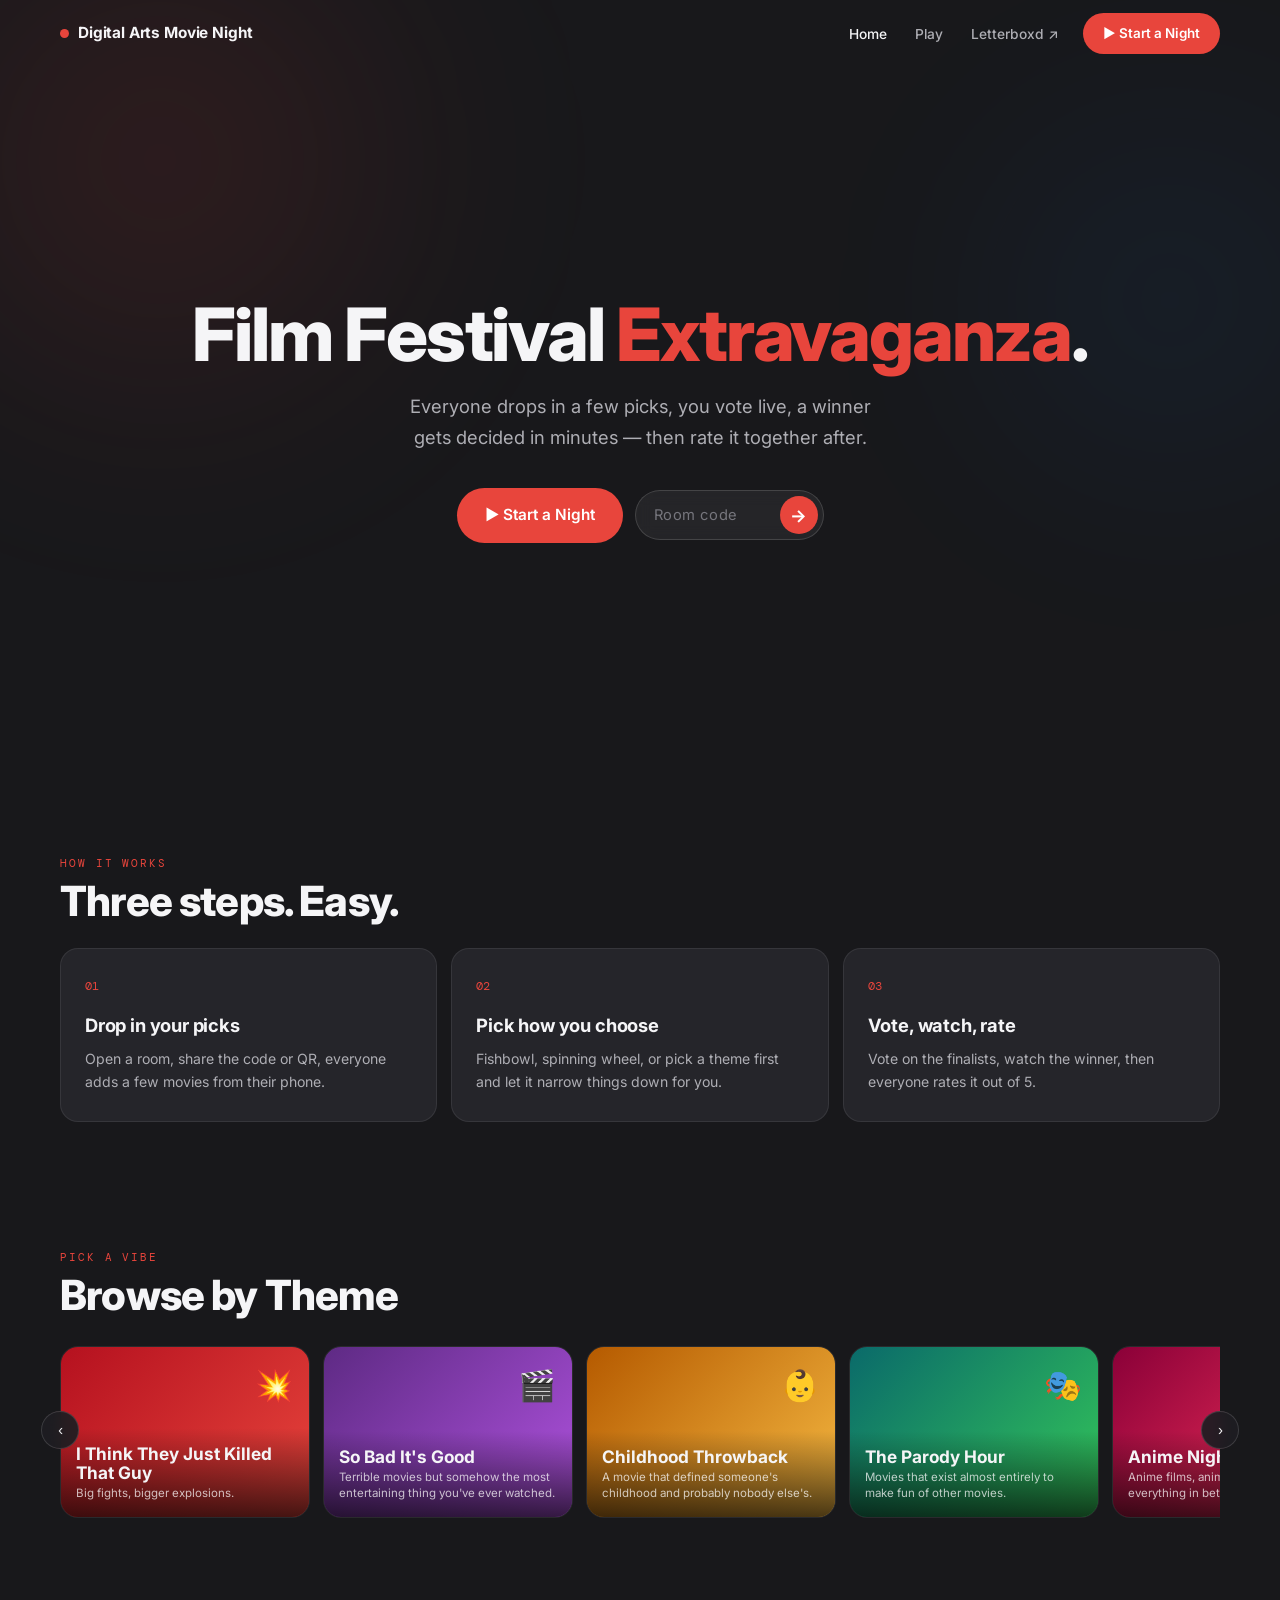
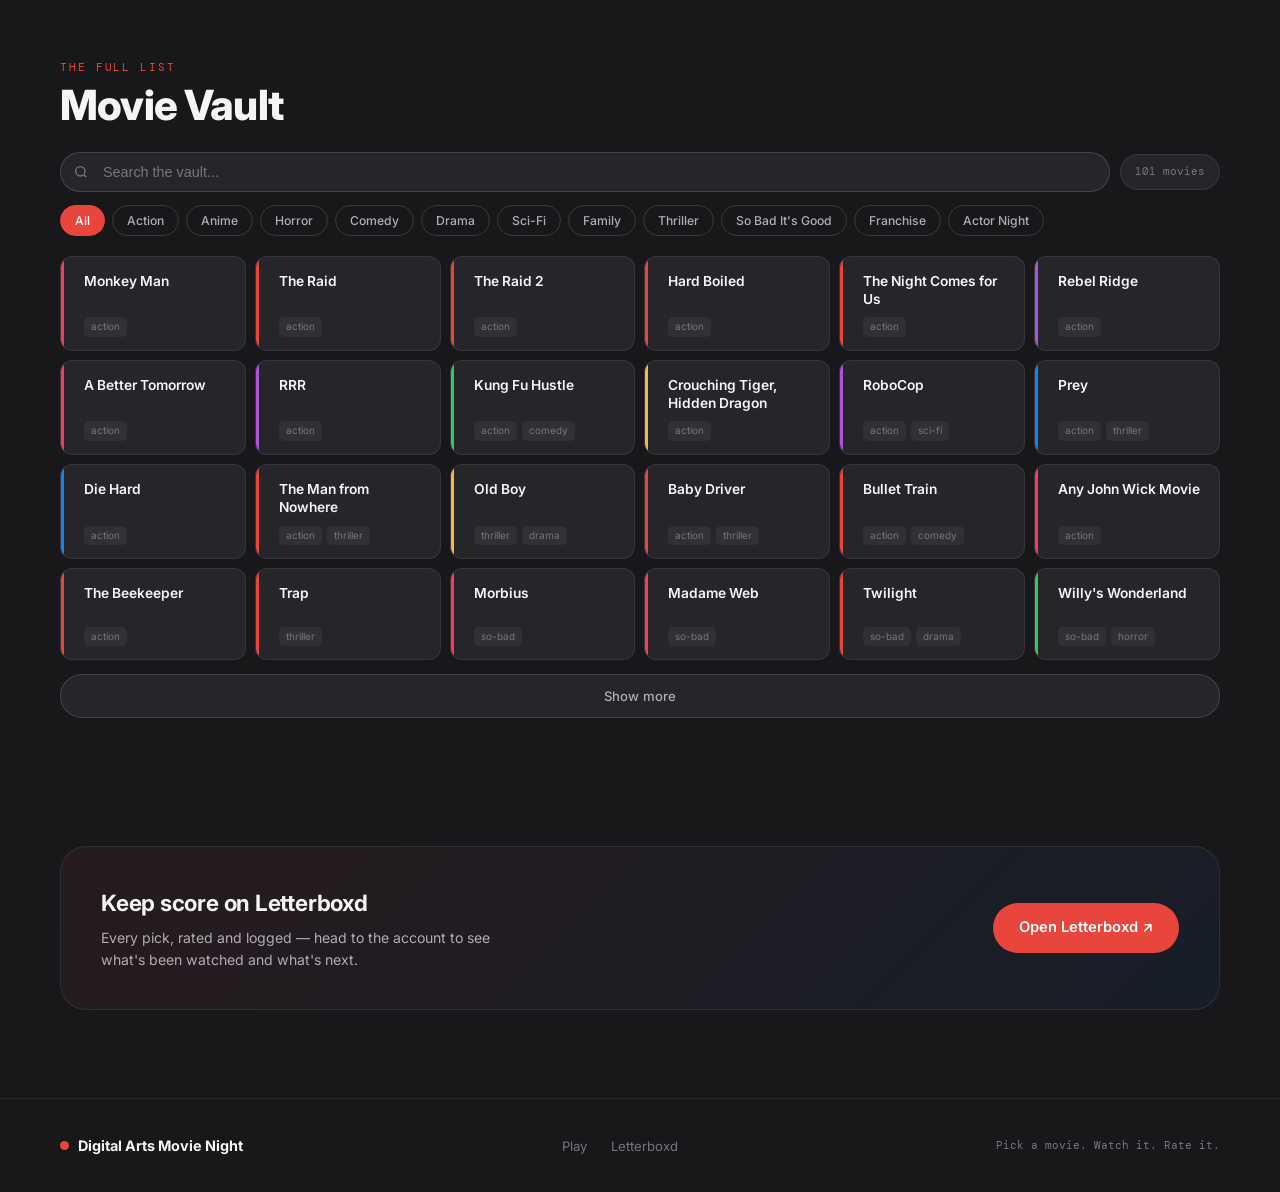
==== commit 04047e37: "Fix asset path casing and clarify scan label Update index.html and night.html to use correct directo" ====
--- a/index.html
+++ b/index.html
@@ -5,8 +5,8 @@
     <meta name="viewport" content="width=device-width, initial-scale=1.0" />
     <title>Film Festival Extravaganza</title>
     <link rel="preconnect" href="https://fonts.googleapis.com" />
-    <link rel="stylesheet" href="./css/main.css" />
-    <link rel="stylesheet" href="./css/home.css" />
+    <link rel="stylesheet" href="./CSS/main.css" />
+    <link rel="stylesheet" href="./CSS/home.css" />
   </head>
   <body>
     <section class="hero">
@@ -159,12 +159,12 @@
       </div>
     </section>
 
-    <script src="./js/config.js"></script>
-    <script src="./js/db.js"></script>
-    <script src="./js/nav.js"></script>
-    <script src="./js/themes-data.js"></script>
-    <script src="./js/movies-data.js"></script>
-    <script src="./js/home.js"></script>
+    <script src="./JS/config.js"></script>
+    <script src="./JS/db.js"></script>
+    <script src="./JS/nav.js"></script>
+    <script src="./JS/themes-data.js"></script>
+    <script src="./JS/movies-data.js"></script>
+    <script src="./JS/home.js"></script>
     <script>
       document.getElementById("lbLink").href = letterboxdUrl();
     </script>
--- a/CSS/main.css
+++ b/CSS/main.css
@@ -0,0 +1,436 @@
+@import url("https://fonts.googleapis.com/css2?family=Inter:wght@400;500;600;700;800;900&family=DM+Mono:wght@400;500&display=swap");
+
+/* ─── DESIGN TOKENS ───── */
+:root {
+  --bg: #18181b;
+  --s1: #1e1e22;
+  --s2: #25252a;
+  --s3: #2c2c32;
+  --s4: #34343b;
+
+  --red: #e8453c;
+  --red-a: rgba(232, 69, 60, 0.14);
+  --blue: #0a84ff;
+  --gold: #f5b942;
+  --grn: #34c759;
+
+  --w1: #f5f5f7;
+  --w2: #aeaeb4;
+  --w3: #76767d;
+  --w4: #3a3a40;
+  --line: rgba(255, 255, 255, 0.08);
+  --line2: rgba(255, 255, 255, 0.14);
+
+  --fb: "Inter", system-ui, -apple-system, sans-serif;
+  --fm: "DM Mono", monospace;
+
+  --r: 12px;
+  --rl: 18px;
+  --rx: 26px;
+  --nh: 68px;
+  --mw: 1240px;
+  --gp: 0 clamp(20px, 5vw, calc((100vw - var(--mw)) / 2 + 40px));
+}
+
+/* ─── RESET ──── */
+*,
+*::before,
+*::after {
+  margin: 0;
+  padding: 0;
+  box-sizing: border-box;
+}
+html {
+  scroll-behavior: smooth;
+}
+body {
+  background: var(--bg);
+  color: var(--w1);
+  font-family: var(--fb);
+  font-size: 16px;
+  line-height: 1.6;
+  overflow-x: hidden;
+  -webkit-font-smoothing: antialiased;
+}
+a {
+  color: inherit;
+  text-decoration: none;
+}
+button {
+  cursor: pointer;
+  border: none;
+  background: none;
+  font-family: inherit;
+  color: inherit;
+}
+ul,
+ol {
+  list-style: none;
+}
+img,
+canvas,
+svg {
+  display: block;
+}
+::-webkit-scrollbar {
+  width: 5px;
+}
+::-webkit-scrollbar-track {
+  background: var(--bg);
+}
+::-webkit-scrollbar-thumb {
+  background: var(--w4);
+  border-radius: 3px;
+}
+
+/* ─── NAVIGATION ── */
+.nav {
+  position: fixed;
+  top: 0;
+  left: 0;
+  right: 0;
+  height: var(--nh);
+  display: flex;
+  align-items: center;
+  padding: var(--gp);
+  z-index: 200;
+  transition:
+    background 0.35s,
+    border-color 0.35s;
+  border-bottom: 1px solid transparent;
+}
+.nav.stuck {
+  background: rgba(24, 24, 27, 0.86);
+  backdrop-filter: blur(20px);
+  -webkit-backdrop-filter: blur(20px);
+  border-bottom-color: var(--line);
+}
+.nav-logo {
+  display: flex;
+  align-items: center;
+  gap: 9px;
+  font-weight: 700;
+  font-size: 0.96rem;
+  letter-spacing: -0.01em;
+}
+.nl-dot {
+  width: 9px;
+  height: 9px;
+  border-radius: 50%;
+  background: var(--red);
+  flex-shrink: 0;
+}
+.nav-links {
+  display: flex;
+  align-items: center;
+  gap: 1.75rem;
+  margin-left: auto;
+  margin-right: 1.5rem;
+}
+.nav-links a {
+  font-size: 0.86rem;
+  font-weight: 500;
+  color: var(--w2);
+  transition: color 0.2s;
+}
+.nav-links a:hover,
+.nav-links a.active {
+  color: var(--w1);
+}
+.nav-cta {
+  display: inline-flex;
+  align-items: center;
+  gap: 7px;
+  background: var(--red);
+  color: #fff;
+  font-weight: 600;
+  font-size: 0.84rem;
+  padding: 10px 20px;
+  border-radius: 100px;
+  transition:
+    opacity 0.2s,
+    transform 0.15s;
+}
+.nav-cta:hover {
+  opacity: 0.86;
+  transform: translateY(-1px);
+}
+.nav-ham {
+  display: none;
+  flex-direction: column;
+  gap: 5px;
+  padding: 8px;
+  margin-left: auto;
+}
+.nav-ham span {
+  display: block;
+  width: 21px;
+  height: 2px;
+  background: var(--w1);
+  border-radius: 2px;
+  transition: 0.28s;
+}
+.nav-ham.open span:nth-child(1) {
+  transform: rotate(45deg) translate(5px, 5px);
+}
+.nav-ham.open span:nth-child(2) {
+  opacity: 0;
+}
+.nav-ham.open span:nth-child(3) {
+  transform: rotate(-45deg) translate(5px, -5px);
+}
+
+.mob-nav {
+  position: fixed;
+  inset: 0;
+  background: rgba(24, 24, 27, 0.97);
+  backdrop-filter: blur(22px);
+  z-index: 150;
+  display: flex;
+  flex-direction: column;
+  justify-content: center;
+  padding: 80px 36px 48px;
+  gap: 1.6rem;
+  transform: translateX(100%);
+  transition: transform 0.38s cubic-bezier(0.4, 0, 0.2, 1);
+}
+.mob-nav.open {
+  transform: translateX(0);
+}
+.mob-nav a {
+  font-size: clamp(2rem, 8vw, 2.8rem);
+  font-weight: 700;
+  letter-spacing: -0.01em;
+  color: var(--w2);
+  transition: color 0.2s;
+}
+.mob-nav a:hover,
+.mob-nav a.active {
+  color: var(--w1);
+}
+.mob-cta {
+  display: inline-flex;
+  align-items: center;
+  gap: 9px;
+  background: var(--red);
+  color: #fff !important;
+  font-size: 1rem !important;
+  font-weight: 600;
+  padding: 14px 26px;
+  border-radius: 100px;
+  width: fit-content;
+  margin-top: 0.5rem;
+}
+
+/* ─── FOOTER ───── */
+footer {
+  border-top: 1px solid var(--line);
+  padding: 34px 0;
+  margin-top: 24px;
+}
+.foot-in {
+  padding: var(--gp);
+  display: flex;
+  align-items: center;
+  justify-content: space-between;
+  flex-wrap: wrap;
+  gap: 1.25rem;
+}
+.foot-logo {
+  display: flex;
+  align-items: center;
+  gap: 9px;
+  font-weight: 700;
+  font-size: 0.9rem;
+}
+.foot-links {
+  display: flex;
+  gap: 1.5rem;
+  flex-wrap: wrap;
+}
+.foot-links a {
+  font-size: 0.82rem;
+  color: var(--w3);
+  transition: color 0.2s;
+}
+.foot-links a:hover {
+  color: var(--w1);
+}
+.foot-copy {
+  font-family: var(--fm);
+  font-size: 0.68rem;
+  color: var(--w3);
+}
+
+/* ─── BUTTONS ───── */
+.btn-p {
+  display: inline-flex;
+  align-items: center;
+  justify-content: center;
+  gap: 8px;
+  background: var(--red);
+  color: #fff;
+  border: none;
+  font-weight: 600;
+  font-size: 0.92rem;
+  padding: 13px 26px;
+  border-radius: 100px;
+  cursor: pointer;
+  transition:
+    transform 0.2s,
+    opacity 0.2s,
+    box-shadow 0.2s;
+}
+.btn-p:hover {
+  transform: translateY(-2px);
+  opacity: 0.92;
+  box-shadow: 0 12px 28px rgba(232, 69, 60, 0.28);
+}
+.btn-p:active {
+  transform: scale(0.97);
+}
+.btn-s {
+  display: inline-flex;
+  align-items: center;
+  justify-content: center;
+  gap: 7px;
+  background: rgba(255, 255, 255, 0.06);
+  color: var(--w1);
+  border: 1px solid var(--line2);
+  font-weight: 500;
+  font-size: 0.9rem;
+  padding: 13px 24px;
+  border-radius: 100px;
+  cursor: pointer;
+  transition:
+    background 0.2s,
+    color 0.2s;
+  backdrop-filter: blur(8px);
+}
+.btn-s:hover {
+  background: rgba(255, 255, 255, 0.11);
+}
+
+/* ─── SECTION SHELL ──── */
+.sec {
+  padding: 64px 0;
+}
+.sec-in {
+  padding: var(--gp);
+}
+.sec-hdr {
+  display: flex;
+  align-items: flex-end;
+  justify-content: space-between;
+  margin-bottom: 1.5rem;
+  flex-wrap: wrap;
+  gap: 1rem;
+}
+.sec-eyebrow {
+  font-family: var(--fm);
+  font-size: 0.66rem;
+  letter-spacing: 0.18em;
+  text-transform: uppercase;
+  color: var(--red);
+  margin-bottom: 6px;
+}
+.sec-title {
+  font-size: clamp(1.7rem, 3.6vw, 2.6rem);
+  font-weight: 800;
+  letter-spacing: -0.02em;
+  line-height: 1.08;
+}
+.sec-more {
+  font-size: 0.82rem;
+  font-weight: 500;
+  color: var(--w3);
+  transition: color 0.2s;
+  align-self: flex-end;
+  padding-bottom: 4px;
+}
+.sec-more:hover {
+  color: var(--w1);
+}
+hr.div {
+  border: none;
+  border-top: 1px solid var(--line);
+}
+
+/* ─── CARD ──── */
+.card {
+  background: var(--s2);
+  border: 1px solid var(--line);
+  border-radius: var(--rl);
+  overflow: hidden;
+}
+
+/* ─── FORM ─── */
+.field {
+  display: flex;
+  flex-direction: column;
+  gap: 6px;
+  margin-bottom: 14px;
+}
+.field label {
+  font-size: 0.78rem;
+  font-weight: 500;
+  color: var(--w2);
+}
+.field input,
+.field textarea,
+.field select {
+  background: var(--s3);
+  border: 1px solid var(--line2);
+  color: var(--w1);
+  font-family: var(--fb);
+  font-size: 0.92rem;
+  padding: 12px 14px;
+  border-radius: var(--r);
+  outline: none;
+  transition: border-color 0.2s;
+  width: 100%;
+}
+.field input:focus,
+.field textarea:focus,
+.field select:focus {
+  border-color: rgba(232, 69, 60, 0.45);
+}
+.field input::placeholder,
+.field textarea::placeholder {
+  color: var(--w3);
+}
+
+/* ─── UTILITIES ──── */
+.fade {
+  opacity: 0;
+  transform: translateY(18px);
+  transition:
+    opacity 0.6s ease,
+    transform 0.6s ease;
+}
+.fade.vis {
+  opacity: 1;
+  transform: none;
+}
+.caps {
+  font-family: var(--fm);
+  font-size: 0.66rem;
+  letter-spacing: 0.16em;
+  text-transform: uppercase;
+  color: var(--w3);
+}
+
+@media (max-width: 900px) {
+  .nav-links,
+  .nav-cta {
+    display: none;
+  }
+  .nav-ham {
+    display: flex;
+  }
+}
+@media (max-width: 600px) {
+  .sec {
+    padding: 46px 0;
+  }
+}
--- a/CSS/home.css
+++ b/CSS/home.css
@@ -0,0 +1,497 @@
+/* ─── HERO ──*/
+.hero {
+  position: relative;
+  min-height: 88svh;
+  display: flex;
+  flex-direction: column;
+  align-items: center;
+  justify-content: center;
+  text-align: center;
+  padding: calc(var(--nh) + 40px) 24px 60px;
+  overflow: hidden;
+}
+.orb {
+  position: absolute;
+  border-radius: 50%;
+  filter: blur(100px);
+  pointer-events: none;
+  opacity: 0.5;
+}
+.o1 {
+  width: min(680px, 110vw);
+  height: min(680px, 110vw);
+  background: radial-gradient(
+    circle,
+    rgba(232, 69, 60, 0.28) 0%,
+    transparent 70%
+  );
+  top: -180px;
+  left: -180px;
+  animation: o1 22s ease-in-out infinite;
+}
+.o2 {
+  width: min(520px, 90vw);
+  height: min(520px, 90vw);
+  background: radial-gradient(
+    circle,
+    rgba(10, 132, 255, 0.18) 0%,
+    transparent 70%
+  );
+  top: 40px;
+  right: -150px;
+  animation: o2 28s ease-in-out infinite;
+}
+@keyframes o1 {
+  0%,
+  100% {
+    transform: translate(0, 0);
+  }
+  50% {
+    transform: translate(50px, 40px);
+  }
+}
+@keyframes o2 {
+  0%,
+  100% {
+    transform: translate(0, 0);
+  }
+  50% {
+    transform: translate(-45px, 30px);
+  }
+}
+.hero-title {
+  font-size: clamp(2.6rem, 7.5vw, 4.6rem);
+  font-weight: 800;
+  letter-spacing: -0.03em;
+  line-height: 1.04;
+  margin-bottom: 1.1rem;
+  position: relative;
+}
+.ht-r {
+  color: var(--red);
+}
+.hero-sub {
+  font-size: clamp(0.98rem, 1.8vw, 1.15rem);
+  color: var(--w2);
+  max-width: 480px;
+  margin: 0 auto 2.25rem;
+  line-height: 1.65;
+  position: relative;
+}
+.hero-btns {
+  display: flex;
+  align-items: center;
+  justify-content: center;
+  gap: 12px;
+  flex-wrap: wrap;
+  position: relative;
+}
+.hero-btns .btn-p,
+.hero-btns .btn-s {
+  padding: 15px 28px;
+  font-size: 0.96rem;
+}
+
+/* ─── LIVE ALERT ── */
+.live-alert {
+  display: none;
+  padding: 0 clamp(20px, 5vw, calc((100vw - var(--mw)) / 2 + 40px)) 20px;
+}
+.live-alert.show {
+  display: block;
+}
+.la-inner {
+  background: rgba(232, 69, 60, 0.08);
+  border: 1px solid rgba(232, 69, 60, 0.22);
+  border-radius: var(--rl);
+  padding: 16px 22px;
+  display: flex;
+  align-items: center;
+  gap: 14px;
+  flex-wrap: wrap;
+}
+.la-dot {
+  width: 9px;
+  height: 9px;
+  background: var(--red);
+  border-radius: 50%;
+  flex-shrink: 0;
+  animation: bdot 1.4s ease-in-out infinite;
+}
+@keyframes bdot {
+  0%,
+  100% {
+    opacity: 1;
+  }
+  50% {
+    opacity: 0.25;
+  }
+}
+.la-text {
+  flex: 1;
+  font-weight: 600;
+  font-size: 0.92rem;
+}
+
+/* ─── HOW IT WORKS ─── */
+.how-grid {
+  display: grid;
+  grid-template-columns: repeat(3, 1fr);
+  gap: 14px;
+}
+.how-card {
+  padding: 28px 24px;
+}
+.how-num {
+  font-family: var(--fm);
+  font-size: 0.78rem;
+  color: var(--red);
+  margin-bottom: 14px;
+}
+.how-title {
+  font-size: 1.15rem;
+  font-weight: 700;
+  margin-bottom: 8px;
+  letter-spacing: -0.01em;
+}
+.how-desc {
+  font-size: 0.88rem;
+  color: var(--w2);
+  line-height: 1.6;
+}
+
+/* ─── THEMES CAROUSEL ───── */
+.crsl-wrap {
+  position: relative;
+}
+.crsl {
+  display: flex;
+  gap: 13px;
+  overflow-x: auto;
+  scrollbar-width: none;
+  padding: 4px 2px 14px;
+  scroll-snap-type: x mandatory;
+  -webkit-overflow-scrolling: touch;
+}
+.crsl::-webkit-scrollbar {
+  display: none;
+}
+.crsl-btn {
+  position: absolute;
+  top: 50%;
+  transform: translateY(calc(-50% - 7px));
+  width: 38px;
+  height: 38px;
+  background: rgba(30, 30, 34, 0.92);
+  border: 1px solid var(--line2);
+  border-radius: 50%;
+  display: flex;
+  align-items: center;
+  justify-content: center;
+  backdrop-filter: blur(8px);
+  z-index: 10;
+  transition: background 0.2s;
+}
+.crsl-btn:hover {
+  background: var(--s3);
+}
+.crsl-prev {
+  left: -19px;
+}
+.crsl-next {
+  right: -19px;
+}
+.tc {
+  flex: 0 0 250px;
+  height: 172px;
+  border-radius: var(--rl);
+  position: relative;
+  overflow: hidden;
+  cursor: pointer;
+  scroll-snap-align: start;
+  transition:
+    transform 0.25s,
+    box-shadow 0.25s;
+  border: 1px solid var(--line);
+  user-select: none;
+}
+.tc:hover {
+  transform: translateY(-4px);
+  box-shadow: 0 20px 48px rgba(0, 0, 0, 0.4);
+}
+.tc-bg {
+  position: absolute;
+  inset: 0;
+}
+.tc-emoji {
+  position: absolute;
+  top: 14px;
+  right: 16px;
+  font-size: 1.9rem;
+}
+.tc-foot {
+  position: absolute;
+  bottom: 0;
+  left: 0;
+  right: 0;
+  padding: 16px 15px;
+  background: linear-gradient(to top, rgba(0, 0, 0, 0.7) 0%, transparent 100%);
+}
+.tc-name {
+  font-size: 1.08rem;
+  font-weight: 700;
+  line-height: 1.1;
+  margin-bottom: 3px;
+}
+.tc-desc {
+  font-size: 0.72rem;
+  color: rgba(255, 255, 255, 0.72);
+  line-height: 1.4;
+  display: -webkit-box;
+  -webkit-line-clamp: 2;
+  -webkit-box-orient: vertical;
+  overflow: hidden;
+}
+
+/* ─── VAULT ─── */
+.vault-bar {
+  display: flex;
+  align-items: center;
+  gap: 10px;
+  margin-bottom: 13px;
+  flex-wrap: wrap;
+}
+.vsrch-wrap {
+  flex: 1;
+  min-width: 180px;
+  position: relative;
+}
+.vsrch-wrap svg {
+  position: absolute;
+  left: 13px;
+  top: 50%;
+  transform: translateY(-50%);
+  opacity: 0.4;
+  pointer-events: none;
+}
+.vsrch {
+  width: 100%;
+  background: var(--s2);
+  border: 1px solid var(--line2);
+  color: var(--w1);
+  font-size: 0.9rem;
+  padding: 11px 16px 11px 42px;
+  border-radius: 100px;
+  outline: none;
+  transition: border-color 0.2s;
+}
+.vsrch::placeholder {
+  color: var(--w3);
+}
+.vsrch:focus {
+  border-color: rgba(255, 255, 255, 0.25);
+}
+.vault-count-badge {
+  font-family: var(--fm);
+  font-size: 0.7rem;
+  color: var(--w3);
+  background: var(--s2);
+  border: 1px solid var(--line);
+  padding: 8px 14px;
+  border-radius: 100px;
+  white-space: nowrap;
+}
+.fpills {
+  display: flex;
+  gap: 7px;
+  flex-wrap: wrap;
+  margin-bottom: 1.25rem;
+}
+.fp {
+  font-size: 0.76rem;
+  font-weight: 500;
+  color: var(--w2);
+  border: 1px solid var(--line2);
+  padding: 7px 14px;
+  border-radius: 100px;
+  transition: all 0.18s;
+  cursor: pointer;
+}
+.fp:hover {
+  color: var(--w1);
+  background: rgba(255, 255, 255, 0.05);
+}
+.fp.on {
+  background: var(--red);
+  border-color: var(--red);
+  color: #fff;
+}
+.vault-grid {
+  display: grid;
+  grid-template-columns: repeat(auto-fill, minmax(180px, 1fr));
+  gap: 9px;
+}
+.mc {
+  background: var(--s2);
+  border: 1px solid var(--line);
+  border-radius: var(--r);
+  padding: 15px 14px 13px 17px;
+  position: relative;
+  overflow: hidden;
+  transition:
+    background 0.16s,
+    transform 0.16s;
+  min-height: 92px;
+  display: flex;
+  flex-direction: column;
+  justify-content: space-between;
+}
+.mc:hover {
+  background: var(--s3);
+  transform: translateY(-2px);
+}
+.mc-stripe {
+  position: absolute;
+  top: 0;
+  left: 0;
+  width: 3px;
+  height: 100%;
+}
+.mc-title {
+  font-size: 0.86rem;
+  font-weight: 600;
+  line-height: 1.32;
+  padding-left: 6px;
+  padding-bottom: 9px;
+}
+.mc-tags {
+  display: flex;
+  gap: 5px;
+  flex-wrap: wrap;
+  padding-left: 6px;
+}
+.mc-tag {
+  font-size: 0.62rem;
+  color: var(--w3);
+  background: rgba(255, 255, 255, 0.05);
+  padding: 2px 7px;
+  border-radius: 5px;
+}
+.vault-more {
+  display: flex;
+  align-items: center;
+  justify-content: center;
+  width: 100%;
+  margin-top: 14px;
+  background: var(--s2);
+  border: 1px solid var(--line2);
+  color: var(--w2);
+  font-size: 0.82rem;
+  font-weight: 500;
+  padding: 13px;
+  border-radius: 100px;
+  transition:
+    background 0.2s,
+    color 0.2s;
+}
+.vault-more:hover {
+  background: var(--s3);
+  color: var(--w1);
+}
+
+/* ─── LETTERBOXD STRIP ───── */
+.lb-strip {
+  background: linear-gradient(
+    135deg,
+    rgba(232, 69, 60, 0.07),
+    rgba(10, 132, 255, 0.06)
+  );
+  border: 1px solid var(--line);
+  border-radius: var(--rx);
+  padding: 38px 40px;
+  display: flex;
+  align-items: center;
+  justify-content: space-between;
+  gap: 2rem;
+  flex-wrap: wrap;
+}
+.lb-text h3 {
+  font-size: 1.4rem;
+  font-weight: 700;
+  margin-bottom: 6px;
+  letter-spacing: -0.01em;
+}
+.lb-text p {
+  color: var(--w2);
+  font-size: 0.88rem;
+  max-width: 420px;
+  line-height: 1.55;
+}
+
+@media (max-width: 900px) {
+  .how-grid {
+    grid-template-columns: 1fr;
+  }
+  .crsl-btn {
+    display: none;
+  }
+  .tc {
+    flex: 0 0 220px;
+  }
+  .vault-grid {
+    grid-template-columns: repeat(auto-fill, minmax(150px, 1fr));
+  }
+}
+@media (max-width: 600px) {
+  .lb-strip {
+    padding: 28px 24px;
+  }
+}
+
+/* ─── JOIN INLINE (hero) ───── */
+.join-inline {
+  display: flex;
+  align-items: center;
+  background: rgba(255, 255, 255, 0.06);
+  border: 1px solid var(--line2);
+  border-radius: 100px;
+  padding: 5px 5px 5px 18px;
+  backdrop-filter: blur(8px);
+  transition: border-color 0.2s;
+  gap: 6px;
+}
+.join-inline:focus-within {
+  border-color: rgba(255, 255, 255, 0.28);
+}
+.join-inline input {
+  background: transparent;
+  border: none;
+  outline: none;
+  color: var(--w1);
+  font-size: 0.92rem;
+  font-family: var(--fb);
+  width: 120px;
+  letter-spacing: 0.04em;
+}
+.join-inline input::placeholder {
+  color: var(--w3);
+}
+.join-inline button {
+  background: var(--red);
+  color: #fff;
+  border: none;
+  border-radius: 100px;
+  width: 38px;
+  height: 38px;
+  font-size: 1.1rem;
+  font-weight: 700;
+  cursor: pointer;
+  flex-shrink: 0;
+  display: flex;
+  align-items: center;
+  justify-content: center;
+  transition: opacity 0.15s;
+}
+.join-inline button:hover {
+  opacity: 0.88;
+}
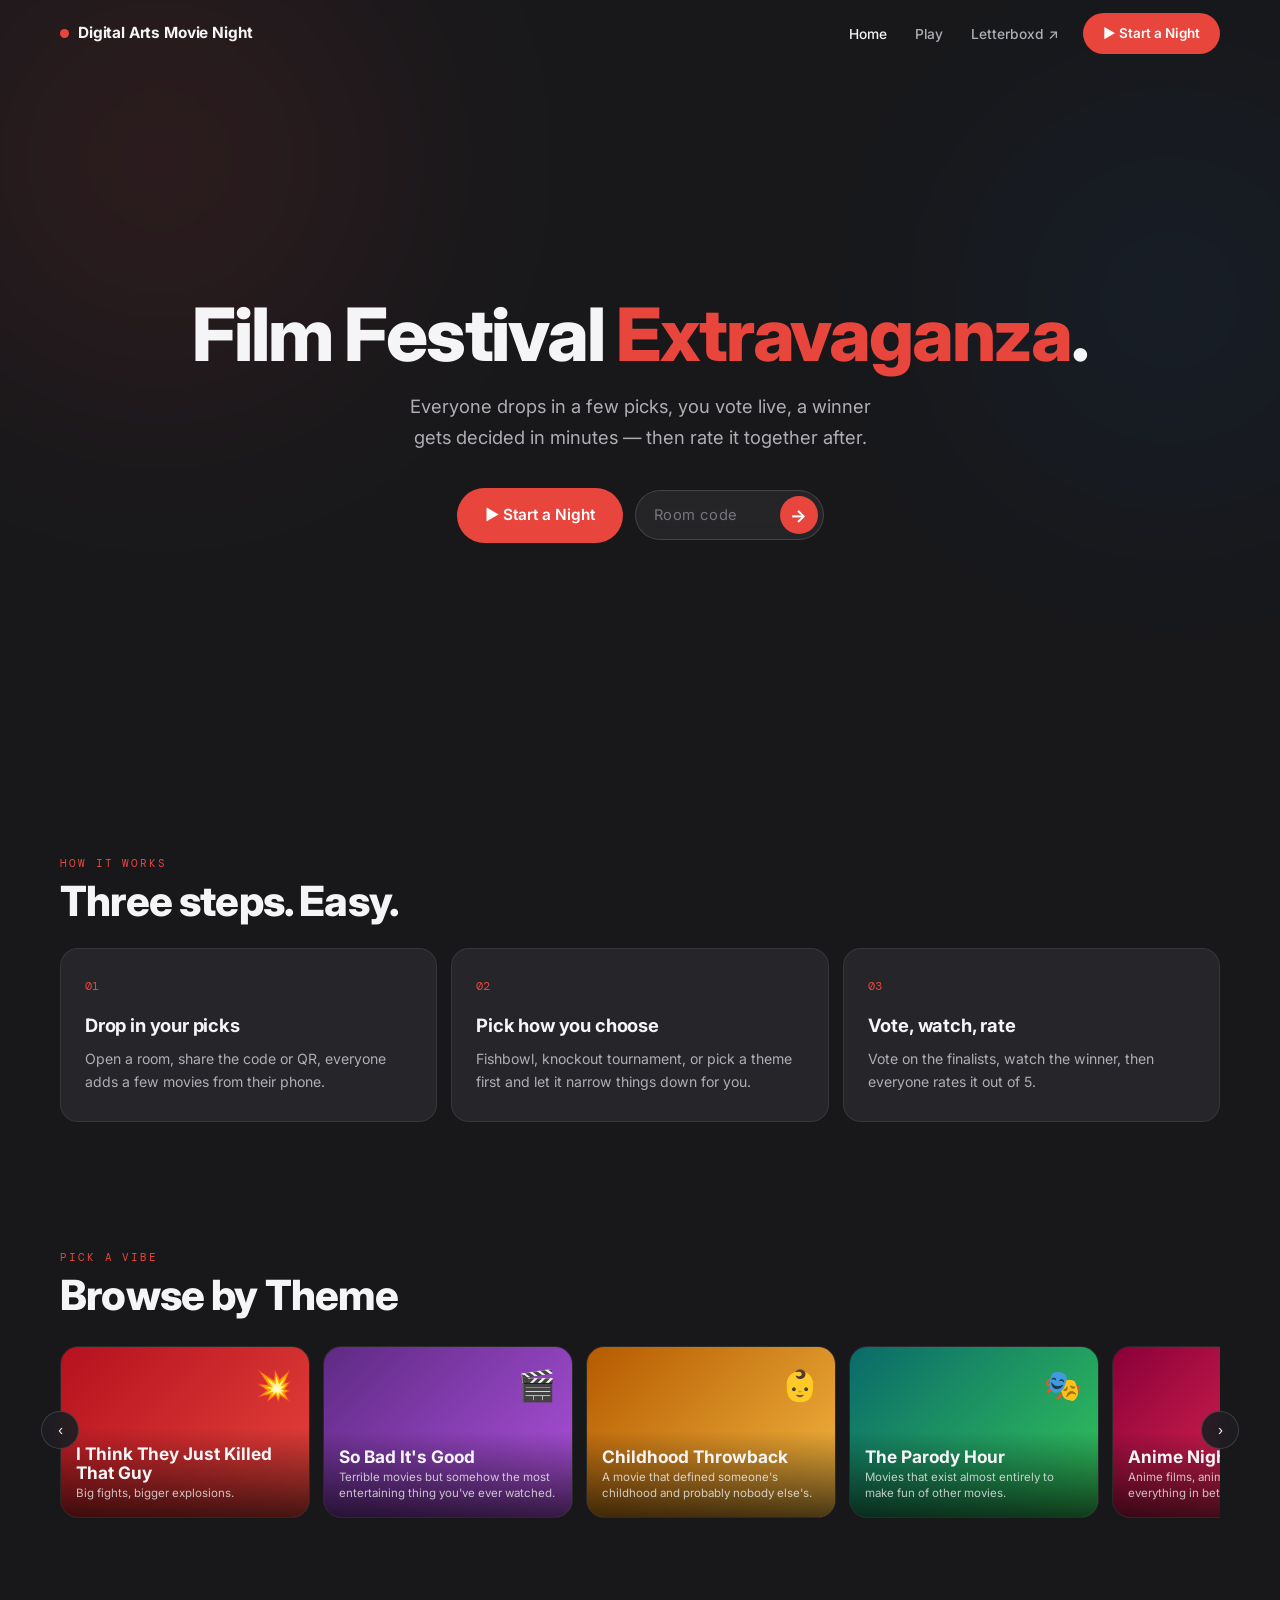
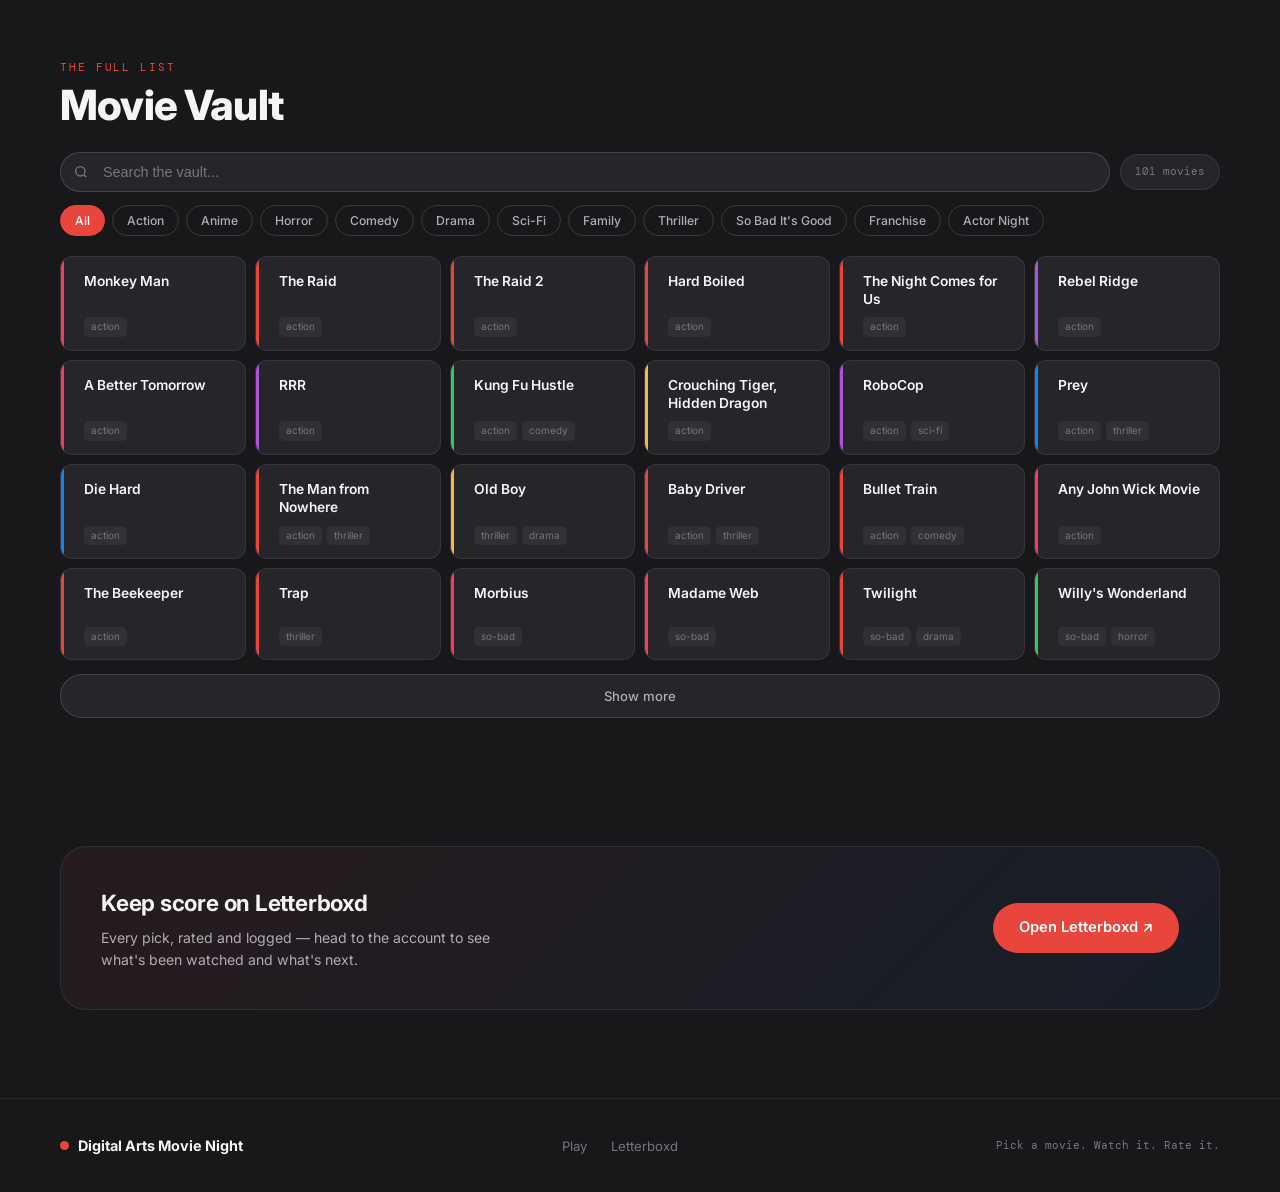
==== commit ca81deb1: "Introduce tournament mode (replace wheel) Replace the previous wheel selection mode with a knockout " ====
--- a/index.html
+++ b/index.html
@@ -68,8 +68,8 @@
             <div class="how-num">02</div>
             <div class="how-title">Pick how you choose</div>
             <div class="how-desc">
-              Fishbowl, spinning wheel, or pick a theme first and let it narrow
-              things down for you.
+              Fishbowl, knockout tournament, or pick a theme first and let it
+              narrow things down for you.
             </div>
           </div>
           <div class="card how-card">
